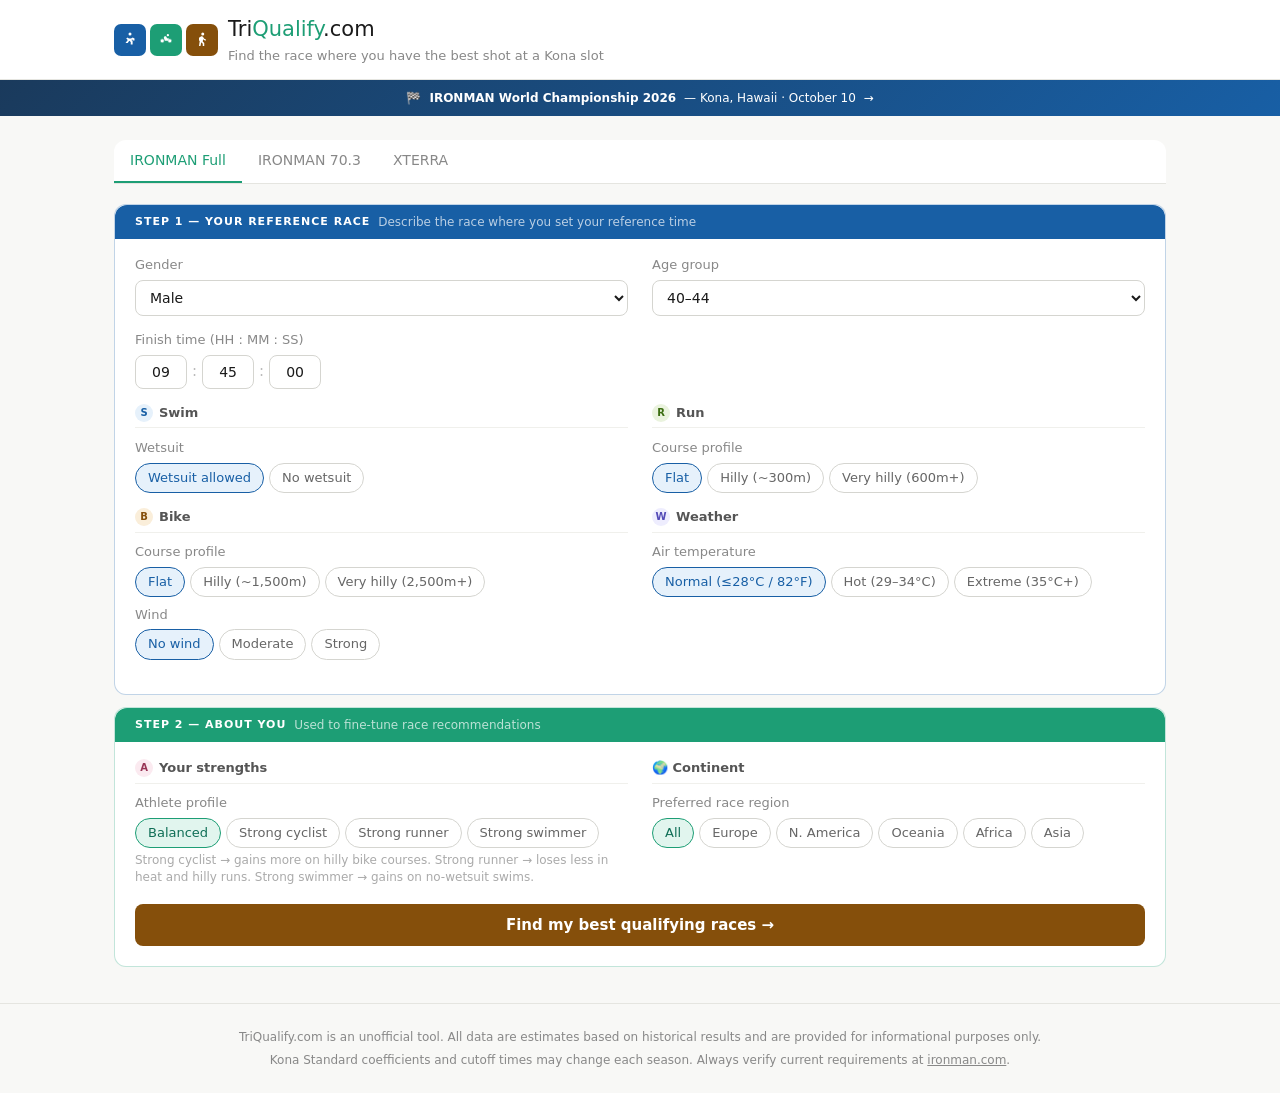
==== index.html @ a252e5f2 "Pridany dalsi zavody Xterra" ====
<!DOCTYPE html>
<html lang="en">
<head>
  <meta charset="UTF-8">
  <meta name="viewport" content="width=device-width, initial-scale=1.0">
  <title>TriQualify — Kona Qualification Calculator</title>
  <meta name="description" content="Find the race where you have the best chance of qualifying for the IRONMAN World Championship in Kona, Hawaii.">
<style>
:root{--brand:#1D9E75;--brand-dark:#0F6E56;--brand-light:#E1F5EE;--blue:#185FA5;--blue-light:#E6F1FB;--orange:#854F0B;--orange-dark:#6B3F08;--orange-light:#FAEEDA;--r:8px;--rl:12px}
*{box-sizing:border-box;margin:0;padding:0}
body{font-family:system-ui,-apple-system,sans-serif;font-size:16px;line-height:1.5;color:#1a1a1a;background:#f8f8f6}
.wrap{max-width:1100px;margin:0 auto;padding:0 1.5rem}
header{background:white;border-bottom:1px solid #e5e5e0;padding:.85rem 0;position:sticky;top:0;z-index:10}
.hdr{display:flex;align-items:center;gap:12px}
.logo-link{display:flex;align-items:center;gap:10px;text-decoration:none;color:inherit}
.logo-link:hover .brand{color:var(--brand-dark)}
.logo-icon{width:32px;height:32px;border-radius:7px;display:flex;align-items:center;justify-content:center;flex-shrink:0}
.logo-icon+.logo-icon{margin-left:-6px}
.brand{font-size:21px;font-weight:500}.brand span{color:var(--brand)}
.tagline{font-size:13px;color:#888;margin-top:1px}
main{padding:1.5rem 0}
footer{border-top:1px solid #e5e5e0;padding:1.5rem 0;color:#888;font-size:12px;text-align:center}
footer a{color:#888}
.tabs{display:flex;border-bottom:1px solid #e5e5e0;margin-bottom:1.25rem;background:white;border-radius:var(--rl) var(--rl) 0 0;overflow:hidden}
.tab{padding:10px 16px;font-size:14px;cursor:pointer;border-bottom:2px solid transparent;color:#888;transition:all .15s}
.tab.active{border-bottom-color:var(--brand);color:var(--brand);font-weight:500}
.tab.disabled{color:#ccc;cursor:default}
.ms-banner{background:linear-gradient(135deg,#1a3a5c,#185FA5);color:white;padding:9px 1.5rem;font-size:12px;display:flex;gap:2rem;flex-wrap:wrap;justify-content:center}
.ms-banner a:hover{text-decoration:underline;opacity:.9}
.ms-banner span{display:flex;align-items:center;gap:5px}
.pane{display:none}.pane.active{display:block}
.card{background:white;border-radius:var(--rl);padding:1.25rem;margin-bottom:.75rem;border:.5px solid #e5e5e0}
.card-title{font-size:11px;font-weight:700;letter-spacing:.09em;text-transform:uppercase;color:white;background:var(--brand);margin:-1.25rem -1.25rem 1rem -1.25rem;padding:8px 1.25rem;border-radius:var(--rl) var(--rl) 0 0;display:flex;align-items:center;gap:8px}
.card-title.blue{background:var(--blue)}
.card-title span{opacity:.7;font-weight:400;text-transform:none;letter-spacing:0;font-size:12px}
.fgrid{display:grid;grid-template-columns:1fr 1fr;gap:0 1.5rem}
.fgrid .sec{margin-bottom:.9rem}
.fgrid .full{grid-column:1/-1}
.sec{margin-bottom:.9rem}
.sec label{display:block;font-size:13px;color:#888;margin-bottom:5px;font-weight:500}
select,input[type=text]{width:100%;padding:8px 10px;border:.5px solid #d5d5d0;border-radius:var(--r);background:white;color:#1a1a1a;font-size:14px;outline:none;font-family:inherit}
select:focus,input:focus{border-color:var(--brand);box-shadow:0 0 0 2px rgba(29,158,117,.12)}
.ti{display:flex;gap:5px;align-items:center}
.ti input{text-align:center;width:52px}
.tsep{color:#bbb;font-size:15px;font-weight:500}
.tg{display:flex;gap:5px;flex-wrap:wrap}
.tog{padding:5px 12px;border:.5px solid #d5d5d0;border-radius:20px;font-size:13px;cursor:pointer;color:#666;background:white;transition:all .15s;font-family:inherit;line-height:1.4}
.tog.active{background:var(--brand-light);border-color:var(--brand);color:#0F6E56;font-weight:500}
.blue-card .tog.active{background:var(--blue-light);border-color:var(--blue);color:var(--blue)}
.orange-card .tog.active{background:var(--orange-light);border-color:var(--orange);color:var(--orange)}
.hint{font-size:12px;color:#aaa;margin-top:4px;line-height:1.4}
.sh{font-size:13px;font-weight:600;color:#555;margin-bottom:.6rem;padding-bottom:5px;border-bottom:.5px solid #f0f0ec;display:flex;align-items:center;gap:6px}
.si{width:18px;height:18px;border-radius:50%;display:flex;align-items:center;justify-content:center;font-size:10px;font-weight:600;flex-shrink:0}
.is{background:#E6F1FB;color:#185FA5}.ib{background:#FAEEDA;color:#854F0B}.ir{background:#EAF3DE;color:#3B6D11}
.iw{background:#EEEDFE;color:#534AB7}.ia{background:#FBEAF0;color:#993556}
.btn{width:100%;padding:12px;background:var(--orange);color:white;border:none;border-radius:var(--r);font-size:15px;font-weight:600;cursor:pointer;margin-top:.25rem;transition:background .15s;font-family:inherit}
.btn:hover{background:var(--orange-dark)}
.rh{background:white;border-radius:var(--rl);border:.5px solid #e5e5e0;padding:14px 16px;margin-bottom:10px}
.rt{font-size:14px;font-weight:600;margin-bottom:4px}
.rs{font-size:12px;color:#666;line-height:1.6}
.results-grid{display:grid;grid-template-columns:repeat(auto-fill,minmax(330px,1fr));gap:10px}
.rc{border:.5px solid #e5e5e0;border-radius:var(--rl);padding:13px 15px;background:white}
.rc.top{border-left:3px solid var(--brand)}
.rtop{display:flex;justify-content:space-between;align-items:flex-start;margin-bottom:7px}
.rn{font-size:13px;font-weight:600}.rn a{color:inherit;text-decoration:none}.rn a:hover{color:var(--brand)}
.rd{font-size:11px;color:#aaa;margin-top:1px}
.rch{font-size:11px;font-weight:600;padding:3px 9px;border-radius:10px;white-space:nowrap}
.ch-h{background:#E1F5EE;color:#0F6E56}.ch-m{background:#FAEEDA;color:#854F0B}.ch-l{background:#FCEBEB;color:#A32D2D}
.rbadges{display:flex;gap:4px;flex-wrap:wrap;margin-bottom:8px}
.b{font-size:10px;padding:2px 7px;border-radius:9px;background:#f0f0ec;color:#777}
.bw{background:#E6F1FB;color:#185FA5}.bh{background:#FAECE7;color:#993C1D}.bhi{background:#F1EFE8;color:#5F5E5A}
.bf{background:#EAF3DE;color:#3B6D11}.bs{background:#EEEDFE;color:#534AB7}
.sg{display:grid;grid-template-columns:repeat(3,1fr);gap:6px;margin-bottom:8px}
.stb{background:#f8f8f6;border-radius:6px;padding:7px 9px}
.stl{font-size:10px;color:#aaa;line-height:1.3}.stv{font-size:14px;font-weight:600;margin-top:2px}.sts{font-size:10px;margin-top:2px}
.rg{color:#0F6E56}.rm{color:#854F0B}.rl{color:#A32D2D}
.cb{background:#f8f8f6;border-radius:var(--r);padding:9px 11px}
.cr{display:flex;justify-content:space-between;align-items:center;font-size:12px;padding:4px 0}
.cr+.cr{border-top:.5px solid #ececea}
.cl{color:#aaa;flex-shrink:0;margin-right:8px}.cv{font-weight:500;text-align:right}.adj{font-size:10px;color:#bbb;margin-top:1px}
.verd{display:flex;align-items:center;gap:6px}
.vi{width:16px;height:16px;border-radius:50%;display:flex;align-items:center;justify-content:center;font-size:10px;color:white;flex-shrink:0}
.vig{background:#1D9E75}.vir{background:#E24B4A}.via{background:#EF9F27}
.vtg{font-weight:600;color:#0F6E56;font-size:12px}.vtr{font-weight:600;color:#A32D2D;font-size:12px}.vta{font-weight:600;color:#854F0B;font-size:12px}
.fb{margin-top:8px;padding-top:8px;border-top:.5px solid #ececea}
.fbl{font-size:11px;color:#aaa;margin-bottom:5px}
.fbbg{height:8px;background:#e5e5e0;border-radius:4px;overflow:hidden}
.fbf{height:100%;border-radius:4px}
.fg{background:#1D9E75}.fa{background:#EF9F27}.fr{background:#E24B4A}
.fbn{display:flex;justify-content:space-between;font-size:10px;color:#bbb;margin-top:3px}
.fv{font-size:11px;margin-top:5px;line-height:1.5;padding:7px 9px;border-radius:6px}
.fvg{background:#E1F5EE;color:#0F6E56}.fva{background:#FAEEDA;color:#854F0B}.fvr{background:#FCEBEB;color:#A32D2D}
@media(max-width:700px){.fgrid{grid-template-columns:1fr}.results-grid{grid-template-columns:1fr}}
</style>
</head>
<body>

<header>
  <div class="wrap">
    <div class="hdr">
      <a href="/" class="logo-link">
        <!-- Swimmer -->
        <div class="logo-icon" style="background:#185FA5">
          <svg viewBox="0 0 24 24" fill="white" width="18" height="18">
            <circle cx="12" cy="4" r="2"/>
            <path d="M15.5 8.5c-1 .8-2 1.5-3.5 1.5s-2.5-.7-3.5-1.5L7 10l2 2-3 4h3l2-3 2 1.5V18h2.5v-4.5L14 12l1-1 .5 1.5H18V10l-2.5-1.5z"/>
          </svg>
        </div>
        <!-- Cyclist -->
        <div class="logo-icon" style="background:#1D9E75">
          <svg viewBox="0 0 24 24" fill="white" width="18" height="18">
            <circle cx="14.5" cy="5.5" r="1.5"/>
            <path d="M7 16a3 3 0 1 0 0-6 3 3 0 0 0 0 6zm10 0a3 3 0 1 0 0-6 3 3 0 0 0 0 6z" opacity=".3"/>
            <circle cx="7" cy="13" r="2"/><circle cx="17" cy="13" r="2"/>
            <path d="M9 9l1.5 4H15l1-3-2.5-.5L12 7h-2L9 9z"/>
          </svg>
        </div>
        <!-- Runner -->
        <div class="logo-icon" style="background:#854F0B">
          <svg viewBox="0 0 24 24" fill="white" width="18" height="18">
            <circle cx="13" cy="4" r="2"/>
            <path d="M9.5 9.5L8 20h2l1-5 2 2v3h2v-4l-2-2 .5-3C14.5 12 16 13 17 13v-2c-1 0-2-.5-2.5-1.5L13.5 8c-.4-.6-1-1-1.7-1-.3 0-.5.1-.8.1L8 9v4h2V10l.5-.5z"/>
          </svg>
        </div>
        <div>
          <div class="brand">Tri<span>Qualify</span>.com</div>
          <div class="tagline">Find the race where you have the best shot at a Kona slot</div>
        </div>
      </a>
    </div>
  </div>
</header>

<div id="ms-banner-full" class="ms-banner">
  <a href="https://www.ironman.com/im-world-championship" target="_blank" rel="noopener" style="color:white;text-decoration:none;display:flex;align-items:center;gap:8px">
    🏁 <strong>IRONMAN World Championship 2026</strong> — Kona, Hawaii · October 10 &nbsp;→
  </a>
</div>
<div id="ms-banner-703" class="ms-banner" style="display:none">
  <a href="https://www.ironman.com/im703-world-championship" target="_blank" rel="noopener" style="color:white;text-decoration:none;display:flex;align-items:center;gap:8px">
    🏁 <strong>IRONMAN 70.3 World Championship 2026</strong> — Nice, France · Sep 12–13 &nbsp;→
  </a>
</div>
<div id="ms-banner-xterra" class="ms-banner" style="display:none;background:linear-gradient(135deg,#2d4a1e,#4a7c2f)">
  <a href="https://www.xterraplanet.com/race/xterra-world-championship" target="_blank" rel="noopener" style="color:white;text-decoration:none;display:flex;align-items:center;gap:8px">
    🏔️ <strong>XTERRA World Championship 2026</strong> — Ruidoso, New Mexico, USA · October 10 &nbsp;→
  </a>
</div>

<main>
<div class="wrap">

  <div class="tabs">
    <div class="tab active" onclick="switchTab('full')">IRONMAN Full</div>
    <div class="tab" onclick="switchTab('703')">IRONMAN 70.3</div>
    <div class="tab" onclick="switchTab('xterra')">XTERRA</div>
  </div>

  <!-- ══ IRONMAN FULL PANE ══ -->
  <div id="pane-full" class="pane active">
  <div class="card blue-card" style="border-color:#185FA544">
    <div class="card-title blue">Step 1 — Your reference race <span>Describe the race where you set your reference time</span></div>
    <div class="fgrid">

      <div class="sec">
        <label>Gender</label>
        <select id="gender"><option value="M">Male</option><option value="F">Female</option></select>
      </div>
      <div class="sec">
        <label>Age group</label>
        <select id="ag">
          <option value="18-24">18–24</option><option value="25-29">25–29</option>
          <option value="30-34">30–34</option><option value="35-39">35–39</option>
          <option value="40-44" selected>40–44</option><option value="45-49">45–49</option>
          <option value="50-54">50–54</option><option value="55-59">55–59</option>
          <option value="60-64">60–64</option><option value="65-69">65–69</option>
          <option value="70-74">70–74</option><option value="75-79">75–79</option>
        </select>
      </div>

      <div class="sec full">
        <label>Finish time (HH : MM : SS)</label>
        <div class="ti">
          <input type="text" id="th" value="09" maxlength="2">
          <span class="tsep">:</span>
          <input type="text" id="tm" value="45" maxlength="2">
          <span class="tsep">:</span>
          <input type="text" id="ts" value="00" maxlength="2">
        </div>
      </div>

      <div class="sec">
        <div class="sh"><span class="si is">S</span> Swim</div>
        <label>Wetsuit</label>
        <div class="tg" id="g-swim">
          <div class="tog active" data-v="wetsuit">Wetsuit allowed</div>
          <div class="tog" data-v="nowetsuit">No wetsuit</div>
        </div>
      </div>
      <div class="sec">
        <div class="sh"><span class="si ir">R</span> Run</div>
        <label>Course profile</label>
        <div class="tg" id="g-run">
          <div class="tog active" data-v="flat">Flat</div>
          <div class="tog" data-v="hilly">Hilly (~300m)</div>
          <div class="tog" data-v="vhilly">Very hilly (600m+)</div>
        </div>
      </div>

      <div class="sec">
        <div class="sh"><span class="si ib">B</span> Bike</div>
        <label>Course profile</label>
        <div class="tg" id="g-bike">
          <div class="tog active" data-v="flat">Flat</div>
          <div class="tog" data-v="hilly">Hilly (~1,500m)</div>
          <div class="tog" data-v="vhilly">Very hilly (2,500m+)</div>
        </div>
        <label style="margin-top:8px">Wind</label>
        <div class="tg" id="g-wind">
          <div class="tog active" data-v="none">No wind</div>
          <div class="tog" data-v="moderate">Moderate</div>
          <div class="tog" data-v="strong">Strong</div>
        </div>
      </div>
      <div class="sec">
        <div class="sh"><span class="si iw">W</span> Weather</div>
        <label>Air temperature</label>
        <div class="tg" id="g-heat">
          <div class="tog active" data-v="normal">Normal (≤28°C / 82°F)</div>
          <div class="tog" data-v="hot">Hot (29–34°C)</div>
          <div class="tog" data-v="extreme">Extreme (35°C+)</div>
        </div>
      </div>

    </div>
  </div>

  <!-- STEP 2 -->
  <div class="card" style="border-color:#1D9E7544">
    <div class="card-title">Step 2 — About you <span>Used to fine-tune race recommendations</span></div>
    <div class="fgrid">

      <div class="sec">
        <div class="sh"><span class="si ia">A</span> Your strengths</div>
        <label>Athlete profile</label>
        <div class="tg" id="g-profile">
          <div class="tog active" data-v="balanced">Balanced</div>
          <div class="tog" data-v="biker">Strong cyclist</div>
          <div class="tog" data-v="runner">Strong runner</div>
          <div class="tog" data-v="swimmer">Strong swimmer</div>
        </div>
        <div class="hint">Strong cyclist → gains more on hilly bike courses. Strong runner → loses less in heat and hilly runs. Strong swimmer → gains on no-wetsuit swims.</div>
      </div>

      <div class="sec">
        <div class="sh">🌍 Continent</div>
        <label>Preferred race region</label>
        <div class="tg" id="g-cont">
          <div class="tog active" data-v="all">All</div>
          <div class="tog" data-v="europe">Europe</div>
          <div class="tog" data-v="namerica">N. America</div>
          <div class="tog" data-v="oceania">Oceania</div>
          <div class="tog" data-v="africa">Africa</div>
          <div class="tog" data-v="asia">Asia</div>
        </div>
      </div>

    </div>
    <button class="btn" id="calcBtn">Find my best qualifying races →</button>
  </div>

  <!-- RESULTS FULL -->
  <div id="results"></div>

  </div><!-- end pane-full -->

  <!-- ══ IRONMAN 70.3 PANE ══ -->
  <div id="pane-703" class="pane">

  <!-- STEP 1 70.3 -->
  <div class="card blue-card" style="border-color:#185FA544">
    <div class="card-title blue">Step 1 — Your reference race <span>Describe the 70.3 race where you set your reference time</span></div>
    <div class="fgrid">

      <div class="sec">
        <label>Gender</label>
        <select id="gender703"><option value="M">Male</option><option value="F">Female</option></select>
      </div>
      <div class="sec">
        <label>Age group</label>
        <select id="ag703">
          <option value="18-24">18–24</option><option value="25-29">25–29</option>
          <option value="30-34">30–34</option><option value="35-39">35–39</option>
          <option value="40-44" selected>40–44</option><option value="45-49">45–49</option>
          <option value="50-54">50–54</option><option value="55-59">55–59</option>
          <option value="60-64">60–64</option><option value="65-69">65–69</option>
          <option value="70-74">70–74</option><option value="75-79">75–79</option>
        </select>
      </div>

      <div class="sec full">
        <label>Finish time (HH : MM : SS)</label>
        <div class="ti">
          <input type="text" id="th703" value="05" maxlength="2">
          <span class="tsep">:</span>
          <input type="text" id="tm703" value="30" maxlength="2">
          <span class="tsep">:</span>
          <input type="text" id="ts703" value="00" maxlength="2">
        </div>
      </div>

      <div class="sec">
        <div class="sh"><span class="si is">S</span> Swim</div>
        <label>Wetsuit</label>
        <div class="tg" id="g703-swim">
          <div class="tog active" data-v="wetsuit">Wetsuit allowed</div>
          <div class="tog" data-v="nowetsuit">No wetsuit</div>
        </div>
      </div>
      <div class="sec">
        <div class="sh"><span class="si ir">R</span> Run</div>
        <label>Course profile</label>
        <div class="tg" id="g703-run">
          <div class="tog active" data-v="flat">Flat</div>
          <div class="tog" data-v="hilly">Hilly (~150m)</div>
          <div class="tog" data-v="vhilly">Very hilly (300m+)</div>
        </div>
      </div>

      <div class="sec">
        <div class="sh"><span class="si ib">B</span> Bike</div>
        <label>Course profile</label>
        <div class="tg" id="g703-bike">
          <div class="tog active" data-v="flat">Flat</div>
          <div class="tog" data-v="hilly">Hilly (~750m)</div>
          <div class="tog" data-v="vhilly">Very hilly (1,200m+)</div>
        </div>
        <label style="margin-top:8px">Wind</label>
        <div class="tg" id="g703-wind">
          <div class="tog active" data-v="none">No wind</div>
          <div class="tog" data-v="moderate">Moderate</div>
          <div class="tog" data-v="strong">Strong</div>
        </div>
      </div>
      <div class="sec">
        <div class="sh"><span class="si iw">W</span> Weather</div>
        <label>Air temperature</label>
        <div class="tg" id="g703-heat">
          <div class="tog active" data-v="normal">Normal (≤28°C / 82°F)</div>
          <div class="tog" data-v="hot">Hot (29–34°C)</div>
          <div class="tog" data-v="extreme">Extreme (35°C+)</div>
        </div>
      </div>

    </div>
  </div>

  <!-- STEP 2 70.3 -->
  <div class="card" style="border-color:#1D9E7544">
    <div class="card-title">Step 2 — About you <span>Used to fine-tune race recommendations</span></div>
    <div class="fgrid">

      <div class="sec">
        <div class="sh"><span class="si ia">A</span> Your strengths</div>
        <label>Athlete profile</label>
        <div class="tg" id="g703-profile">
          <div class="tog active" data-v="balanced">Balanced</div>
          <div class="tog" data-v="biker">Strong cyclist</div>
          <div class="tog" data-v="runner">Strong runner</div>
          <div class="tog" data-v="swimmer">Strong swimmer</div>
        </div>
        <div class="hint">Strong cyclist → gains on hilly bike. Strong runner → loses less in heat. Strong swimmer → gains without wetsuit.</div>
      </div>

      <div class="sec">
        <div class="sh">🌍 Continent</div>
        <label>Preferred race region</label>
        <div class="tg" id="g703-cont">
          <div class="tog active" data-v="all">All</div>
          <div class="tog" data-v="europe">Europe</div>
          <div class="tog" data-v="namerica">N. America</div>
          <div class="tog" data-v="oceania">Oceania</div>
          <div class="tog" data-v="africa">Africa</div>
          <div class="tog" data-v="asia">Asia</div>
        </div>
      </div>

    </div>
    <button class="btn" id="calcBtn703">Find my best 70.3 qualifying races →</button>
  </div>

  <!-- RESULTS 70.3 -->
  <div id="results703"></div>

  </div><!-- end pane-703 -->

  <!-- ══ XTERRA PANE ══ -->
  <div id="pane-xterra" class="pane">

  <div class="card blue-card" style="border-color:#4a7c2f44">
    <div class="card-title" style="background:#4a7c2f">Step 1 — Your reference race <span>Standard XTERRA Full distance: 1.5km swim · 30km MTB · 10km run</span></div>
    <div class="fgrid">

      <div class="sec">
        <label>Gender</label>
        <select id="genderX"><option value="M">Male</option><option value="F">Female</option></select>
      </div>
      <div class="sec">
        <label>Age group</label>
        <select id="agX">
          <option value="20-24">20–24</option><option value="25-29">25–29</option>
          <option value="30-34">30–34</option><option value="35-39">35–39</option>
          <option value="40-44" selected>40–44</option><option value="45-49">45–49</option>
          <option value="50-54">50–54</option><option value="55-59">55–59</option>
          <option value="60-64">60–64</option><option value="65-69">65–69</option>
          <option value="70-74">70–74</option><option value="75-79">75–79</option>
          <option value="80+">80+</option>
        </select>
      </div>

      <div class="sec full">
        <label>Finish time (HH : MM : SS) — for standard distance 1.5km swim · 30km MTB · 10km run</label>
        <div class="ti">
          <input type="text" id="thX" value="03" maxlength="2">
          <span class="tsep">:</span>
          <input type="text" id="tmX" value="00" maxlength="2">
          <span class="tsep">:</span>
          <input type="text" id="tsX" value="00" maxlength="2">
        </div>
        <div class="hint">If your reference race had different distances, the calculator will automatically normalize your time to the standard distance.</div>
      </div>

      <div class="sec">
        <div class="sh"><span class="si is">S</span> Swim</div>
        <label>Wetsuit</label>
        <div class="tg" id="gX-swim">
          <div class="tog active" data-v="wetsuit">Wetsuit allowed</div>
          <div class="tog" data-v="nowetsuit">No wetsuit</div>
        </div>
      </div>
      <div class="sec">
        <div class="sh"><span class="si iw">W</span> Weather</div>
        <label>Air temperature</label>
        <div class="tg" id="gX-heat">
          <div class="tog active" data-v="normal">Normal (≤28°C)</div>
          <div class="tog" data-v="hot">Hot (29–34°C)</div>
          <div class="tog" data-v="extreme">Extreme (35°C+)</div>
        </div>
      </div>

      <div class="sec">
        <div class="sh"><span class="si ib">B</span> MTB Bike</div>
        <label>Course profile</label>
        <div class="tg" id="gX-bike">
          <div class="tog active" data-v="moderate">Moderate (~500m D+)</div>
          <div class="tog" data-v="hilly">Hilly (~800m D+)</div>
          <div class="tog" data-v="vhilly">Very hilly (1000m+)</div>
        </div>
      </div>
      <div class="sec">
        <div class="sh"><span class="si ir">R</span> Run</div>
        <label>Course profile</label>
        <div class="tg" id="gX-run">
          <div class="tog active" data-v="moderate">Moderate (~150m D+)</div>
          <div class="tog" data-v="hilly">Hilly (~250m D+)</div>
          <div class="tog" data-v="vhilly">Very hilly (400m+)</div>
        </div>
      </div>

    </div>
  </div>

  <div class="card" style="border-color:#4a7c2f44">
    <div class="card-title" style="background:#4a7c2f">Step 2 — About you</div>
    <div class="fgrid">
      <div class="sec">
        <div class="sh"><span class="si ia">A</span> Your strengths</div>
        <label>Athlete profile</label>
        <div class="tg" id="gX-profile">
          <div class="tog active" data-v="balanced">Balanced</div>
          <div class="tog" data-v="biker">Strong MTB</div>
          <div class="tog" data-v="runner">Strong trail runner</div>
          <div class="tog" data-v="swimmer">Strong swimmer</div>
        </div>
        <div class="hint">Strong MTB → loses less on hilly bike courses. Strong runner → loses less on technical trails and heat. Strong swimmer → gains on no-wetsuit swims.</div>
      </div>
      <div class="sec">
        <div class="sh">🌍 Continent</div>
        <label>Preferred race region</label>
        <div class="tg" id="gX-cont">
          <div class="tog active" data-v="all">All</div>
          <div class="tog" data-v="europe">Europe</div>
          <div class="tog" data-v="namerica">N. America</div>
          <div class="tog" data-v="oceania">Oceania</div>
          <div class="tog" data-v="africa">Africa</div>
          <div class="tog" data-v="asia">Asia</div>
        </div>
      </div>
    </div>
    <button class="btn" id="calcBtnX" style="background:#4a7c2f">Find my best XTERRA qualifying races →</button>
  </div>

  <div id="resultsX"></div>

  </div><!-- end pane-xterra -->

</div>
</main>

<footer>
  <div class="wrap">
    <p>TriQualify.com is an unofficial tool. All data are estimates based on historical results and are provided for informational purposes only.</p>
    <p style="margin-top:5px">Kona Standard coefficients and cutoff times may change each season. Always verify current requirements at <a href="https://www.ironman.com" target="_blank" rel="noopener">ironman.com</a>.</p>
  </div>
</footer>

<script>
const RACES=[
// ── EUROPE ──
{id:1,name:"IRONMAN Hamburg",date:"June 2026",country:"Germany",continent:"europe",url:"https://www.ironman.com/im-hamburg",starters:2315,slotsM:85,slotsF:65,bike:"flat",run:"flat",heat:"normal",wetsuit:true,wind:"none",flagship:false,cutoffMinM:545,cutoffMinF:638,fieldPctM:4.3,fieldPctF:19.6},
{id:2,name:"IRONMAN Frankfurt (European Champ.)",date:"June 2026",country:"Germany",continent:"europe",url:"https://www.ironman.com/im-frankfurt",starters:2144,slotsM:85,slotsF:64,bike:"hilly",run:"flat",heat:"hot",wetsuit:false,wind:"none",flagship:true,cutoffMinM:565,cutoffMinF:669,fieldPctM:4.6,fieldPctF:21.1},
{id:3,name:"IRONMAN France Nice",date:"June 2026",country:"France",continent:"europe",url:"https://www.ironman.com/im-france",starters:1443,slotsM:65,slotsF:35,bike:"vhilly",run:"hilly",heat:"hot",wetsuit:false,wind:"moderate",flagship:false,cutoffMinM:650,cutoffMinF:766,fieldPctM:5.0,fieldPctF:26.1},
{id:4,name:"IRONMAN Vitoria-Gasteiz",date:"July 2026",country:"Spain",continent:"europe",url:"https://www.ironman.com/im-vitoria",starters:1439,slotsM:65,slotsF:35,bike:"hilly",run:"flat",heat:"normal",wetsuit:true,wind:"none",flagship:false,cutoffMinM:549,cutoffMinF:663,fieldPctM:5.2,fieldPctF:18.4},
{id:5,name:"IRONMAN Kalmar",date:"August 2026",country:"Sweden",continent:"europe",url:"https://www.ironman.com/im-kalmar",starters:2005,slotsM:27,slotsF:13,bike:"flat",run:"flat",heat:"normal",wetsuit:true,wind:"moderate",flagship:false,cutoffMinM:529,cutoffMinF:602,fieldPctM:1.7,fieldPctF:3.4},
{id:6,name:"IRONMAN Copenhagen",date:"August 2026",country:"Denmark",continent:"europe",url:"https://www.ironman.com/im-copenhagen",starters:2399,slotsM:26,slotsF:14,bike:"flat",run:"flat",heat:"normal",wetsuit:true,wind:"none",flagship:false,cutoffMinM:511,cutoffMinF:577,fieldPctM:1.3,fieldPctF:3.1},
{id:7,name:"IRONMAN Barcelona",date:"October 2026",country:"Spain",continent:"europe",url:"https://www.ironman.com/im-barcelona",starters:2429,slotsM:41,slotsF:14,bike:"flat",run:"flat",heat:"normal",wetsuit:false,wind:"moderate",flagship:false,cutoffMinM:519,cutoffMinF:624,fieldPctM:2.0,fieldPctF:4.2},
{id:9,name:"IRONMAN Austria",date:"July 2026",country:"Austria",continent:"europe",url:"https://www.ironman.com/im-austria",starters:2217,slotsM:84,slotsF:44,bike:"hilly",run:"flat",heat:"normal",wetsuit:true,wind:"none",flagship:false,cutoffMinM:585,cutoffMinF:702,fieldPctM:4.4,fieldPctF:13.5},
{id:10,name:"IRONMAN Lanzarote",date:"May 2026",country:"Spain",continent:"europe",url:"https://www.ironman.com/im-lanzarote",starters:843,slotsM:65,slotsF:35,bike:"vhilly",run:"flat",heat:"hot",wetsuit:true,wind:"strong",flagship:false,cutoffMinM:628,cutoffMinF:812,fieldPctM:8.6,fieldPctF:39.8},
{id:11,name:"IRONMAN Leeds",date:"June 2026",country:"United Kingdom",continent:"europe",url:"https://www.ironman.com/im-leeds",starters:1299,slotsM:65,slotsF:35,bike:"hilly",run:"hilly",heat:"normal",wetsuit:true,wind:"none",flagship:false,cutoffMinM:657,cutoffMinF:776,fieldPctM:5.8,fieldPctF:20.7},
{id:12,name:"IRONMAN Les Sables d'Olonne",date:"June 2026",country:"France",continent:"europe",url:"https://www.ironman.com/im-les-sables",starters:2526,slotsM:85,slotsF:34,bike:"flat",run:"flat",heat:"normal",wetsuit:true,wind:"moderate",flagship:false,cutoffMinM:543,cutoffMinF:619,fieldPctM:3.8,fieldPctF:12.4},
{id:13,name:"IRONMAN Wales",date:"September 2026",country:"United Kingdom",continent:"europe",url:"https://www.ironman.com/im-wales",starters:1637,slotsM:29,slotsF:11,bike:"vhilly",run:"hilly",heat:"normal",wetsuit:true,wind:"moderate",flagship:false,cutoffMinM:615,cutoffMinF:731,fieldPctM:2.0,fieldPctF:7.1},
{id:14,name:"IRONMAN Switzerland (Thun)",date:"June 2026",country:"Switzerland",continent:"europe",url:"https://www.ironman.com/im-switzerland",starters:1425,slotsM:28,slotsF:12,bike:"hilly",run:"flat",heat:"normal",wetsuit:true,wind:"none",flagship:false,cutoffMinM:544,cutoffMinF:610,fieldPctM:2.3,fieldPctF:5.4},
{id:15,name:"IRONMAN Tallinn",date:"August 2026",country:"Estonia",continent:"europe",url:"https://www.ironman.com/im-tallinn",starters:1087,slotsM:27,slotsF:13,bike:"flat",run:"flat",heat:"normal",wetsuit:true,wind:"none",flagship:false,cutoffMinM:529,cutoffMinF:620,fieldPctM:3.0,fieldPctF:7.5},
{id:16,name:"IRONMAN Portugal Cascais",date:"October 2026",country:"Portugal",continent:"europe",url:"https://www.ironman.com/im-portugal",starters:1393,slotsM:28,slotsF:12,bike:"hilly",run:"flat",heat:"normal",wetsuit:true,wind:"moderate",flagship:false,cutoffMinM:538,cutoffMinF:667,fieldPctM:2.2,fieldPctF:9.0},
{id:17,name:"IRONMAN Italy (Cervia)",date:"September 2026",country:"Italy",continent:"europe",url:"https://www.ironman.com/im-italy",starters:2217,slotsM:29,slotsF:11,bike:"flat",run:"flat",heat:"hot",wetsuit:false,wind:"none",flagship:false,cutoffMinM:516,cutoffMinF:662,fieldPctM:1.5,fieldPctF:4.0},
// ── NORTH AMERICA ──
{id:18,name:"IRONMAN Texas (N. Am. Champ.)",date:"April 2026",country:"USA",continent:"namerica",url:"https://www.ironman.com/im-texas",starters:1694,slotsM:100,slotsF:74,bike:"flat",run:"flat",heat:"hot",wetsuit:false,wind:"none",flagship:true,cutoffMinM:638,cutoffMinF:671,fieldPctM:8.3,fieldPctF:15.2},
{id:19,name:"IRONMAN Lake Placid",date:"July 2026",country:"USA",continent:"namerica",url:"https://www.ironman.com/im-lake-placid",starters:1873,slotsM:64,slotsF:35,bike:"vhilly",run:"hilly",heat:"normal",wetsuit:true,wind:"none",flagship:false,cutoffMinM:612,cutoffMinF:667,fieldPctM:4.4,fieldPctF:8.1},
{id:20,name:"IRONMAN Maryland",date:"September 2026",country:"USA",continent:"namerica",url:"https://www.ironman.com/im-maryland",starters:1153,slotsM:38,slotsF:17,bike:"flat",run:"flat",heat:"normal",wetsuit:true,wind:"moderate",flagship:false,cutoffMinM:568,cutoffMinF:694,fieldPctM:4.1,fieldPctF:7.7},
{id:21,name:"IRONMAN Chattanooga",date:"September 2026",country:"USA",continent:"namerica",url:"https://www.ironman.com/im-chattanooga",starters:1298,slotsM:37,slotsF:18,bike:"hilly",run:"flat",heat:"hot",wetsuit:true,wind:"none",flagship:false,cutoffMinM:559,cutoffMinF:662,fieldPctM:3.6,fieldPctF:6.4},
{id:22,name:"IRONMAN Wisconsin",date:"September 2026",country:"USA",continent:"namerica",url:"https://www.ironman.com/im-wisconsin",starters:1313,slotsM:26,slotsF:14,bike:"hilly",run:"flat",heat:"normal",wetsuit:true,wind:"none",flagship:false,cutoffMinM:561,cutoffMinF:687,fieldPctM:2.5,fieldPctF:5.0},
{id:23,name:"IRONMAN California",date:"October 2026",country:"USA",continent:"namerica",url:"https://www.ironman.com/im-california",starters:2310,slotsM:38,slotsF:17,bike:"flat",run:"flat",heat:"normal",wetsuit:true,wind:"moderate",flagship:false,cutoffMinM:510,cutoffMinF:657,fieldPctM:2.0,fieldPctF:3.8},
{id:24,name:"IRONMAN Florida",date:"November 2026",country:"USA",continent:"namerica",url:"https://www.ironman.com/im-florida",starters:1453,slotsM:39,slotsF:16,bike:"flat",run:"flat",heat:"normal",wetsuit:true,wind:"none",flagship:false,cutoffMinM:577,cutoffMinF:644,fieldPctM:3.2,fieldPctF:6.6},
{id:25,name:"IRONMAN Arizona",date:"November 2026",country:"USA",continent:"namerica",url:"https://www.ironman.com/im-arizona",starters:1611,slotsM:25,slotsF:15,bike:"flat",run:"flat",heat:"normal",wetsuit:true,wind:"none",flagship:false,cutoffMinM:531,cutoffMinF:692,fieldPctM:1.9,fieldPctF:4.6},
{id:26,name:"IRONMAN Ottawa (Canada)",date:"August 2026",country:"Canada",continent:"namerica",url:"https://www.ironman.com/im-canada-ottawa",starters:1894,slotsM:64,slotsF:35,bike:"hilly",run:"flat",heat:"normal",wetsuit:true,wind:"none",flagship:false,cutoffMinM:595,cutoffMinF:652,fieldPctM:4.8,fieldPctF:6.2},
{id:27,name:"IRONMAN Cozumel (Latin Am. Champ.)",date:"November 2026",country:"Mexico",continent:"namerica",url:"https://www.ironman.com/im-cozumel",starters:1402,slotsM:75,slotsF:25,bike:"flat",run:"flat",heat:"hot",wetsuit:false,wind:"none",flagship:true,cutoffMinM:566,cutoffMinF:666,fieldPctM:6.5,fieldPctF:10.2},
{id:28,name:"IRONMAN Brazil",date:"May 2026",country:"Brazil",continent:"namerica",url:"https://www.ironman.com/im-brazil",starters:1755,slotsM:64,slotsF:40,bike:"flat",run:"flat",heat:"hot",wetsuit:false,wind:"none",flagship:false,cutoffMinM:616,cutoffMinF:779,fieldPctM:4.1,fieldPctF:19.3},
// ── OCEANIA ──
{id:29,name:"IRONMAN Western Australia (Champ.)",date:"December 2026",country:"Australia",continent:"oceania",url:"https://www.ironman.com/im-western-australia",starters:1088,slotsM:54,slotsF:21,bike:"flat",run:"flat",heat:"hot",wetsuit:false,wind:"strong",flagship:true,cutoffMinM:555,cutoffMinF:631,fieldPctM:6.2,fieldPctF:9.6},
{id:30,name:"IRONMAN Cairns",date:"June 2026",country:"Australia",continent:"oceania",url:"https://www.ironman.com/im-cairns",starters:876,slotsM:64,slotsF:39,bike:"flat",run:"flat",heat:"hot",wetsuit:false,wind:"none",flagship:false,cutoffMinM:601,cutoffMinF:714,fieldPctM:9.0,fieldPctF:23.9},
{id:31,name:"IRONMAN New Zealand",date:"March 2026",country:"New Zealand",continent:"oceania",url:"https://www.ironman.com/im-new-zealand",starters:958,slotsM:38,slotsF:17,bike:"hilly",run:"flat",heat:"normal",wetsuit:true,wind:"moderate",flagship:false,cutoffMinM:635,cutoffMinF:647,fieldPctM:5.1,fieldPctF:8.2},
// ── AFRICA ──
{id:32,name:"IRONMAN South Africa (Champ.)",date:"April 2026",country:"South Africa",continent:"africa",url:"https://www.ironman.com/im-south-africa",starters:639,slotsM:85,slotsF:50,bike:"hilly",run:"flat",heat:"normal",wetsuit:true,wind:"strong",flagship:true,cutoffMinM:696,cutoffMinF:800,fieldPctM:16.5,fieldPctF:40.0},
// ── ASIA ──
{id:33,name:"IRONMAN Japan",date:"August 2026",country:"Japan",continent:"asia",url:"https://www.ironman.com/im-japan",starters:1041,slotsM:28,slotsF:12,bike:"hilly",run:"flat",heat:"hot",wetsuit:true,wind:"none",flagship:false,cutoffMinM:609,cutoffMinF:714,fieldPctM:3.0,fieldPctF:12.9},
{id:34,name:"IRONMAN Taiwan",date:"November 2026",country:"Taiwan",continent:"asia",url:"https://www.ironman.com/im-taiwan",starters:666,slotsM:65,slotsF:35,bike:"flat",run:"flat",heat:"hot",wetsuit:false,wind:"none",flagship:false,cutoffMinM:646,cutoffMinF:736,fieldPctM:12.0,fieldPctF:27.8},
{id:35,name:"IRONMAN Gurye (Korea)",date:"September 2026",country:"South Korea",continent:"asia",url:"https://www.ironman.com/im-korea",starters:893,slotsM:29,slotsF:11,bike:"hilly",run:"hilly",heat:"hot",wetsuit:true,wind:"none",flagship:false,cutoffMinM:576,cutoffMinF:673,fieldPctM:3.6,fieldPctF:11.3},
{id:36,name:"IRONMAN Malaysia",date:"February 2026",country:"Malaysia",continent:"asia",url:"https://www.ironman.com/im-malaysia",starters:607,slotsM:29,slotsF:11,bike:"flat",run:"flat",heat:"hot",wetsuit:false,wind:"none",flagship:false,cutoffMinM:598,cutoffMinF:771,fieldPctM:5.3,fieldPctF:20.0},
];
const KS={M:{"18-24":1.000,"25-29":0.999,"30-34":1.000,"35-39":0.993,"40-44":0.968,"45-49":0.939,"50-54":0.898,"55-59":0.853,"60-64":0.796,"65-69":0.738,"70-74":0.678,"75-79":0.613},F:{"18-24":0.873,"25-29":0.889,"30-34":0.898,"35-39":0.892,"40-44":0.871,"45-49":0.843,"50-54":0.804,"55-59":0.748,"60-64":0.689,"65-69":0.625,"70-74":0.568,"75-79":0.509}};
const C={bike:{flat:1,hilly:1.05,vhilly:1.085},run:{flat:1,hilly:1.025,vhilly:1.045},noWetsuit:1.008,heat:{normal:1,hot:1.015,extreme:1.025},wind:{none:1,moderate:1.008,strong:1.015}};
const PB={balanced:{b:1,r:1},biker:{b:.6,r:1},runner:{b:1,r:.6},swimmer:{b:1,r:1}};
const st={profile:"balanced",swim:"wetsuit",bike:"flat",wind:"none",run:"flat",heat:"normal",cont:"all"};
const gMap={"g-profile":"profile","g-swim":"swim","g-bike":"bike","g-wind":"wind","g-run":"run","g-heat":"heat","g-cont":"cont"};

document.querySelectorAll('.tg').forEach(g=>{
  g.querySelectorAll('.tog').forEach(el=>{
    el.addEventListener('click',()=>{
      g.querySelectorAll('.tog').forEach(t=>t.classList.remove('active'));
      el.classList.add('active');
      st[gMap[g.id]]=el.dataset.v;
    });
  });
});

function fmt(s){s=Math.round(s);return`${String(Math.floor(s/3600)).padStart(2,'0')}:${String(Math.floor(s%3600/60)).padStart(2,'0')}:${String(s%60).padStart(2,'0')}`;}

function toNeutral(sec){
  let t=sec;t/=C.bike[st.bike];t/=C.run[st.run];
  if(st.swim==='nowetsuit')t/=C.noWetsuit;
  t/=C.heat[st.heat];t/=C.wind[st.wind];
  return t;
}

function toRace(n,r){
  const p=PB[st.profile];let t=n;
  t*=1+(C.bike[r.bike]-1)*p.b;
  t*=1+(C.run[r.run]-1)*p.r;
  t*=1+(C.heat[r.heat]-1)*p.r;
  if(!r.wetsuit)t*=C.noWetsuit;
  t*=C.wind[r.wind];return t;
}

function adjText(r){
  const p=PB[st.profile],a=[];
  if(r.bike==='hilly')a.push(`bike +${(5*p.b).toFixed(1)}%`);
  if(r.bike==='vhilly')a.push(`bike +${(8.5*p.b).toFixed(1)}%`);
  if(r.run==='hilly')a.push(`run +${(2.5*p.r).toFixed(1)}%`);
  if(r.run==='vhilly')a.push(`run +${(4.5*p.r).toFixed(1)}%`);
  if(!r.wetsuit)a.push('no wetsuit +0.8%');
  if(r.heat==='hot')a.push(`heat +${(1.5*p.r).toFixed(1)}%`);
  if(r.heat==='extreme')a.push(`extreme heat +${(2.5*p.r).toFixed(1)}%`);
  if(r.wind==='moderate')a.push('wind +0.8%');
  if(r.wind==='strong')a.push('strong wind +1.5%');
  return a.length?a.join(' · '):'neutral conditions';
}

document.getElementById('calcBtn').addEventListener('click',()=>{
  const h=parseInt(document.getElementById('th').value)||0;
  const m=parseInt(document.getElementById('tm').value)||0;
  const s=parseInt(document.getElementById('ts').value)||0;
  const raw=h*3600+m*60+s;
  if(raw<28800||raw>72000){alert('Please enter a finish time between 8:00:00 and 20:00:00');return;}
  const gender=document.getElementById('gender').value;
  const ag=document.getElementById('ag').value;
  const factor=KS[gender][ag];
  const neutral=toNeutral(raw);
  const pL={balanced:'Balanced',biker:'Strong cyclist',runner:'Strong runner',swimmer:'Strong swimmer'};
  const wL={none:'no wind',moderate:'moderate wind',strong:'strong wind'};
  const hL={normal:'normal temp.',hot:'hot',extreme:'extreme heat'};
  const bL2={flat:'Flat',hilly:'Hilly',vhilly:'Very hilly'};

  let list=RACES.filter(r=>st.cont==='all'||r.continent===st.cont);
  list=list.map(r=>{
    const proj=toRace(neutral,r);
    const projAG=proj*factor;
    const cutoffMin=gender==='M'?r.cutoffMinM:r.cutoffMinF;
    const slotsG=gender==='M'?r.slotsM:r.slotsF;
    const startersG=gender==='M'?Math.round(r.starters*0.85):Math.round(r.starters*0.15);
    const fieldPct=gender==='M'?r.fieldPctM:r.fieldPctF;
    const qualifiedCount=Math.round(startersG*fieldPct/100);
    const cutSec=cutoffMin*60;
    const diff=(projAG-cutSec)/60;
    const ratio=(slotsG/startersG*100);
    const compLevel=ratio>6?'Very High':ratio>4?'High':ratio>2.5?'Medium':'Low';
    const compClass=ratio>6?'rg':ratio>4?'rg':ratio>2.5?'rm':'rl';
    const compHint=ratio>6?'Many slots for your gender':ratio>4?'Good availability':ratio>2.5?'Average competition':'Highly competitive';
    return{...r,proj,projAG,cutSec,diff,slotsG,startersG,fieldPct,qualifiedCount,ratio:ratio.toFixed(1),compLevel,compClass,compHint};
  }).sort((a,b)=>a.diff-b.diff).slice(0,5);

  let html=`<div class="rh">
    <div class="rt">Results — ${gender==='M'?'Male':'Female'} ${ag} · ${fmt(raw)} · ${pL[st.profile]}</div>
    <div class="rs">Age-grading coefficient: <strong>${factor.toFixed(3)}</strong> · Reference: ${bL2[st.bike]} bike · ${bL2[st.run]} run · ${st.swim==='wetsuit'?'wetsuit':'no wetsuit'} · ${wL[st.wind]} · ${hL[st.heat]}</div>
  </div><div class="results-grid">`;

  list.forEach((r,i)=>{
    const under=r.diff<0,tight=r.diff>=-5&&r.diff<0;
    const abs=Math.abs(r.diff).toFixed(1);
    const chC=r.diff<-15?'ch-h':r.diff<0?'ch-m':'ch-l';
    const chL=r.diff<-15?'Strong chance':r.diff<0?'Realistic chance':'Not there yet';
    const viC=tight?'via':under?'vig':'vir';
    const vtC=tight?'vta':under?'vtg':'vtr';
    const vTxt=under?`${abs} min under cutoff${tight?' — tight':''}`:`${abs} min over cutoff`;
    const rC=r.compClass;
    const rL2=r.compLevel;
    const bL3={flat:'Bike: flat',hilly:'Bike: hilly',vhilly:'Bike: v.hilly'};
    const rL3={flat:'Run: flat',hilly:'Run: hilly',vhilly:'Run: v.hilly'};
    let badges=[];
    if(r.flagship)badges.push(`<span class="b bs">Champ.</span>`);
    badges.push(r.wetsuit?`<span class="b bw">Wetsuit</span>`:`<span class="b bh">No wetsuit</span>`);
    if(r.heat==='hot')badges.push(`<span class="b bh">Hot</span>`);
    if(r.heat==='extreme')badges.push(`<span class="b bh">Extreme heat</span>`);
    if(r.wind==='moderate')badges.push(`<span class="b bs">Wind</span>`);
    if(r.wind==='strong')badges.push(`<span class="b bs">Strong wind</span>`);
    badges.push(`<span class="b ${r.bike==='flat'?'bf':'bhi'}">${bL3[r.bike]}</span>`);
    badges.push(`<span class="b ${r.run==='flat'?'bf':'bhi'}">${rL3[r.run]}</span>`);

    html+=`<div class="rc ${i===0?'top':''}">
      <div class="rtop">
        <div><div class="rn">${i+1}. <a href="${r.url}" target="_blank" rel="noopener">${r.name}</a></div>
        <div class="rd">${r.date} · ${r.country}</div></div>
        <span class="rch ${chC}">${chL}</span>
      </div>
      <div class="rbadges">${badges.join('')}</div>
      <div class="sg" style="grid-template-columns:1fr 1fr 1fr">
        <div class="stb">
          <div class="stl">Kona slots (${gender==='M'?'men':'women'})</div>
          <div class="stv">${r.slotsG}</div>
          <div class="sts" style="color:#aaa">${r.ratio}% of starters</div>
        </div>
        <div class="stb">
          <div class="stl">Starters (${gender==='M'?'men':'women'})</div>
          <div class="stv">${r.startersG.toLocaleString()}</div>
          <div class="sts" style="color:#aaa">2025 data</div>
        </div>
        <div class="stb">
          <div class="stl">Met standard in 2025</div>
          <div class="stv ${r.qualifiedCount<=r.slotsG?'rg':'rm'}">~${r.qualifiedCount}</div>
          <div class="sts" style="color:#aaa">${r.fieldPct}% of ${gender==='M'?'men':'women'}</div>
        </div>
      </div>
      <div class="cb">
        <div class="cr"><span class="cl">Projected finish</span>
          <div><div class="cv">${fmt(r.proj)}</div><div class="adj">${adjText(r)}</div></div></div>
        <div class="cr"><span class="cl">Age-graded time</span><span class="cv">${fmt(r.projAG)}</span></div>
        <div class="cr"><span class="cl">Kona Standard cutoff (2025)</span><span class="cv">${fmt(r.cutSec)}</span></div>
        <div class="cr"><span class="cl">Verdict</span>
          <div class="verd"><div class="vi ${viC}">${under?'✓':'✗'}</div><span class="${vtC}">${vTxt}</span></div></div>
        <div class="cr"><span class="cl">Slot competition</span>
          <div class="verd">
            <span class="${rC}" style="font-weight:600;font-size:12px">${rL2}</span>
            <span style="font-size:11px;color:#aaa;margin-left:4px">— ${r.qualifiedCount<=r.slotsG?`${r.qualifiedCount} met standard, ${r.slotsG} slots — likely everyone qualifies`:`${r.qualifiedCount} met standard for ${r.slotsG} slots — rolldown likely`}</span>
          </div>
        </div>
      </div>
    </div>`;
  });

  html+='</div>';
  const el=document.getElementById('results');
  el.innerHTML=html;
  el.scrollIntoView({behavior:'smooth',block:'start'});
});

// ══ TAB SWITCHING ══
function switchTab(tab) {
  document.querySelectorAll('.tab').forEach((t,i)=>{
    t.classList.toggle('active', (tab==='full'&&i===0)||(tab==='703'&&i===1)||(tab==='xterra'&&i===2));
  });
  document.getElementById('pane-full').classList.toggle('active', tab==='full');
  document.getElementById('pane-703').classList.toggle('active', tab==='703');
  document.getElementById('pane-xterra').classList.toggle('active', tab==='xterra');
  document.getElementById('ms-banner-full').style.display = tab==='full'?'':'none';
  document.getElementById('ms-banner-703').style.display = tab==='703'?'':'none';
  document.getElementById('ms-banner-xterra').style.display = tab==='xterra'?'':'none';
  document.getElementById('results').innerHTML='';
  document.getElementById('results703').innerHTML='';
  document.getElementById('resultsX').innerHTML='';
}

// ══ 70.3 KONA STANDARD COEFFICIENTS ══
// Based on IRONMAN 70.3 Standard (top 20% of last 5 WC editions)
const KS703={
  M:{"18-24":1.000,"25-29":0.998,"30-34":0.999,"35-39":0.991,"40-44":0.963,"45-49":0.930,"50-54":0.887,"55-59":0.838,"60-64":0.778,"65-69":0.717,"70-74":0.655,"75-79":0.590},
  F:{"18-24":0.868,"25-29":0.883,"30-34":0.891,"35-39":0.885,"40-44":0.863,"45-49":0.834,"50-54":0.793,"55-59":0.735,"60-64":0.674,"65-69":0.610,"70-74":0.552,"75-79":0.493}
};

// ══ 70.3 RACES DATA ══
const RACES703=[
{id:1,name:"IRONMAN 70.3 Aix-en-Provence",country:"France",continent:"europe",url:"https://www.ironman.com/im703-aix-en-provence",starters:2140,slotsM:38,slotsF:11,bike:"flat",run:"flat",heat:"hot",wetsuit:true,wind:"none",cutoffMinM:261,cutoffMinF:297,fieldPctM:2.1,fieldPctF:3.6},
{id:2,name:"IRONMAN 70.3 Belgrade",country:"Serbia",continent:"europe",url:"https://www.ironman.com/im703-belgrade",starters:552,slotsM:35,slotsF:35,bike:"flat",run:"flat",heat:"normal",wetsuit:true,wind:"none",cutoffMinM:287,cutoffMinF:360,fieldPctM:7.4,fieldPctF:43.8},
{id:3,name:"IRONMAN 70.3 Bolton",country:"United Kingdom",continent:"europe",url:"https://www.ironman.com/im703-bolton",starters:1090,slotsM:37,slotsF:13,bike:"hilly",run:"hilly",heat:"normal",wetsuit:true,wind:"none",cutoffMinM:266,cutoffMinF:321,fieldPctM:4.2,fieldPctF:6.2},
{id:4,name:"IRONMAN 70.3 Duisburg",country:"Germany",continent:"europe",url:"https://www.ironman.com/im703-duisburg",starters:2021,slotsM:35,slotsF:35,bike:"flat",run:"flat",heat:"normal",wetsuit:true,wind:"none",cutoffMinM:247,cutoffMinF:289,fieldPctM:2.2,fieldPctF:8.3},
{id:5,name:"IRONMAN 70.3 Elsinore",country:"Denmark",continent:"europe",url:"https://www.ironman.com/im703-elsinore",starters:1795,slotsM:35,slotsF:15,bike:"flat",run:"flat",heat:"normal",wetsuit:true,wind:"none",cutoffMinM:255,cutoffMinF:293,fieldPctM:2.6,fieldPctF:3.3},
{id:6,name:"IRONMAN 70.3 Erkner (Berlin)",country:"Germany",continent:"europe",url:"https://www.ironman.com/im703-berlin",starters:1561,slotsM:30,slotsF:30,bike:"flat",run:"flat",heat:"normal",wetsuit:true,wind:"none",cutoffMinM:255,cutoffMinF:300,fieldPctM:2.5,fieldPctF:8.9},
{id:7,name:"IRONMAN 70.3 Greece",country:"Greece",continent:"europe",url:"https://www.ironman.com/im703-greece",starters:687,slotsM:30,slotsF:30,bike:"flat",run:"flat",heat:"hot",wetsuit:true,wind:"moderate",cutoffMinM:257,cutoffMinF:321,fieldPctM:5.4,fieldPctF:22.9},
{id:8,name:"IRONMAN 70.3 Hradec Králové",country:"Czech Republic",continent:"europe",url:"https://www.ironman.com/im703-hradec-kralove",starters:1309,slotsM:30,slotsF:30,bike:"flat",run:"flat",heat:"normal",wetsuit:true,wind:"none",cutoffMinM:260,cutoffMinF:292,fieldPctM:2.8,fieldPctF:12.8},
{id:9,name:"IRONMAN 70.3 Italy Emilia-Romagna",country:"Italy",continent:"europe",url:"https://www.ironman.com/im703-emilia-romagna",starters:2026,slotsM:35,slotsF:35,bike:"flat",run:"flat",heat:"hot",wetsuit:false,wind:"none",cutoffMinM:285,cutoffMinF:304,fieldPctM:2.2,fieldPctF:8.2},
{id:10,name:"IRONMAN 70.3 Jönköping",country:"Sweden",continent:"europe",url:"https://www.ironman.com/im703-jonkoping",starters:1702,slotsM:35,slotsF:35,bike:"flat",run:"flat",heat:"normal",wetsuit:true,wind:"none",cutoffMinM:241,cutoffMinF:310,fieldPctM:2.7,fieldPctF:8.2},
{id:11,name:"IRONMAN 70.3 Knokke-Heist",country:"Belgium",continent:"europe",url:"https://www.ironman.com/im703-knokke-heist",starters:1816,slotsM:30,slotsF:30,bike:"flat",run:"flat",heat:"normal",wetsuit:true,wind:"moderate",cutoffMinM:246,cutoffMinF:303,fieldPctM:2.0,fieldPctF:10.2},
{id:12,name:"IRONMAN 70.3 Kraichgau",country:"Germany",continent:"europe",url:"https://www.ironman.com/im703-kraichgau",starters:2051,slotsM:36,slotsF:13,bike:"hilly",run:"flat",heat:"normal",wetsuit:true,wind:"none",cutoffMinM:260,cutoffMinF:303,fieldPctM:2.1,fieldPctF:3.5},
{id:13,name:"IRONMAN 70.3 Kraków",country:"Poland",continent:"europe",url:"https://www.ironman.com/im703-krakow",starters:1588,slotsM:30,slotsF:30,bike:"flat",run:"flat",heat:"normal",wetsuit:true,wind:"none",cutoffMinM:272,cutoffMinF:300,fieldPctM:2.2,fieldPctF:12.1},
{id:14,name:"IRONMAN 70.3 Luxembourg",country:"Luxembourg",continent:"europe",url:"https://www.ironman.com/im703-luxembourg",starters:2390,slotsM:30,slotsF:30,bike:"hilly",run:"flat",heat:"normal",wetsuit:true,wind:"none",cutoffMinM:275,cutoffMinF:298,fieldPctM:1.5,fieldPctF:6.8},
{id:15,name:"IRONMAN 70.3 Mallorca",country:"Spain",continent:"europe",url:"https://www.ironman.com/im703-mallorca",starters:2771,slotsM:40,slotsF:40,bike:"hilly",run:"flat",heat:"hot",wetsuit:true,wind:"moderate",cutoffMinM:269,cutoffMinF:314,fieldPctM:1.8,fieldPctF:8.2},
{id:16,name:"IRONMAN 70.3 Nice (European Champ.)",country:"France",continent:"europe",url:"https://www.ironman.com/im703-nice",starters:1913,slotsM:38,slotsF:12,bike:"vhilly",run:"hilly",heat:"hot",wetsuit:false,wind:"moderate",cutoffMinM:291,cutoffMinF:333,fieldPctM:2.4,fieldPctF:3.6},
{id:17,name:"IRONMAN 70.3 Poreč",country:"Croatia",continent:"europe",url:"https://www.ironman.com/im703-porec",starters:1293,slotsM:30,slotsF:30,bike:"flat",run:"flat",heat:"hot",wetsuit:true,wind:"none",cutoffMinM:255,cutoffMinF:301,fieldPctM:2.8,fieldPctF:12.9},
{id:18,name:"IRONMAN 70.3 Portugal Cascais",country:"Portugal",continent:"europe",url:"https://www.ironman.com/im703-portugal",starters:2332,slotsM:35,slotsF:35,bike:"hilly",run:"flat",heat:"normal",wetsuit:true,wind:"moderate",cutoffMinM:256,cutoffMinF:332,fieldPctM:1.8,fieldPctF:8.6},
{id:19,name:"IRONMAN 70.3 Poznań",country:"Poland",continent:"europe",url:"https://www.ironman.com/im703-poznan",starters:1021,slotsM:30,slotsF:30,bike:"flat",run:"flat",heat:"normal",wetsuit:true,wind:"none",cutoffMinM:238,cutoffMinF:293,fieldPctM:3.6,fieldPctF:16.0},
{id:20,name:"IRONMAN 70.3 Swansea",country:"United Kingdom",continent:"europe",url:"https://www.ironman.com/im703-swansea",starters:1404,slotsM:35,slotsF:35,bike:"hilly",run:"hilly",heat:"normal",wetsuit:true,wind:"moderate",cutoffMinM:272,cutoffMinF:352,fieldPctM:3.2,fieldPctF:11.7},
{id:21,name:"IRONMAN 70.3 Switzerland",country:"Switzerland",continent:"europe",url:"https://www.ironman.com/im703-switzerland",starters:1895,slotsM:38,slotsF:12,bike:"hilly",run:"flat",heat:"normal",wetsuit:true,wind:"none",cutoffMinM:256,cutoffMinF:299,fieldPctM:2.5,fieldPctF:3.1},
{id:22,name:"IRONMAN 70.3 Tallinn",country:"Estonia",continent:"europe",url:"https://www.ironman.com/im703-tallinn",starters:1132,slotsM:35,slotsF:35,bike:"flat",run:"flat",heat:"normal",wetsuit:true,wind:"none",cutoffMinM:286,cutoffMinF:299,fieldPctM:4.4,fieldPctF:10.4},
{id:23,name:"IRONMAN 70.3 Tours",country:"France",continent:"europe",url:"https://www.ironman.com/im703-tours",starters:2164,slotsM:36,slotsF:14,bike:"flat",run:"flat",heat:"normal",wetsuit:true,wind:"none",cutoffMinM:265,cutoffMinF:304,fieldPctM:2.1,fieldPctF:3.4},
{id:24,name:"IRONMAN 70.3 Turkey",country:"Turkey",continent:"europe",url:"https://www.ironman.com/im703-turkey",starters:1151,slotsM:30,slotsF:30,bike:"flat",run:"flat",heat:"hot",wetsuit:true,wind:"moderate",cutoffMinM:262,cutoffMinF:292,fieldPctM:3.1,fieldPctF:15.8},
{id:25,name:"IRONMAN 70.3 Valencia",country:"Spain",continent:"europe",url:"https://www.ironman.com/im703-valencia",starters:2077,slotsM:47,slotsF:13,bike:"flat",run:"flat",heat:"normal",wetsuit:false,wind:"moderate",cutoffMinM:257,cutoffMinF:305,fieldPctM:2.7,fieldPctF:4.0},
{id:26,name:"IRONMAN 70.3 Venice-Jesolo",country:"Italy",continent:"europe",url:"https://www.ironman.com/im703-venice",starters:2229,slotsM:37,slotsF:12,bike:"flat",run:"flat",heat:"hot",wetsuit:false,wind:"none",cutoffMinM:248,cutoffMinF:291,fieldPctM:2.0,fieldPctF:3.1},
{id:27,name:"IRONMAN 70.3 Vichy",country:"France",continent:"europe",url:"https://www.ironman.com/im703-vichy",starters:2067,slotsM:35,slotsF:35,bike:"flat",run:"flat",heat:"hot",wetsuit:false,wind:"none",cutoffMinM:253,cutoffMinF:310,fieldPctM:2.1,fieldPctF:9.7},
{id:28,name:"IRONMAN 70.3 Warsaw",country:"Poland",continent:"europe",url:"https://www.ironman.com/im703-warsaw",starters:1602,slotsM:35,slotsF:10,bike:"flat",run:"flat",heat:"normal",wetsuit:true,wind:"none",cutoffMinM:253,cutoffMinF:270,fieldPctM:2.6,fieldPctF:3.6},
{id:29,name:"IRONMAN 70.3 Weymouth",country:"United Kingdom",continent:"europe",url:"https://www.ironman.com/im703-weymouth",starters:1504,slotsM:30,slotsF:30,bike:"flat",run:"flat",heat:"normal",wetsuit:true,wind:"moderate",cutoffMinM:239,cutoffMinF:272,fieldPctM:2.7,fieldPctF:7.9},
{id:30,name:"IRONMAN 70.3 Westfriesland",country:"Netherlands",continent:"europe",url:"https://www.ironman.com/im703-westfriesland",starters:1573,slotsM:36,slotsF:14,bike:"flat",run:"flat",heat:"normal",wetsuit:true,wind:"moderate",cutoffMinM:255,cutoffMinF:302,fieldPctM:2.9,fieldPctF:4.0},
{id:31,name:"IRONMAN 70.3 Zell am See-Kaprun",country:"Austria",continent:"europe",url:"https://www.ironman.com/im703-zell-am-see",starters:1775,slotsM:35,slotsF:35,bike:"hilly",run:"flat",heat:"normal",wetsuit:true,wind:"none",cutoffMinM:271,cutoffMinF:318,fieldPctM:2.5,fieldPctF:9.2},
{id:32,name:"IRONMAN 70.3 Augusta",country:"USA",continent:"namerica",url:"https://www.ironman.com/im703-augusta",starters:2073,slotsM:35,slotsF:35,bike:"flat",run:"flat",heat:"hot",wetsuit:true,wind:"none",cutoffMinM:259,cutoffMinF:304,fieldPctM:2.4,fieldPctF:5.9},
{id:33,name:"IRONMAN 70.3 Boise",country:"USA",continent:"namerica",url:"https://www.ironman.com/im703-boise",starters:1347,slotsM:35,slotsF:35,bike:"hilly",run:"hilly",heat:"normal",wetsuit:true,wind:"none",cutoffMinM:279,cutoffMinF:306,fieldPctM:3.6,fieldPctF:9.3},
{id:34,name:"IRONMAN 70.3 Boulder",country:"USA",continent:"namerica",url:"https://www.ironman.com/im703-boulder",starters:1575,slotsM:34,slotsF:16,bike:"hilly",run:"flat",heat:"normal",wetsuit:true,wind:"none",cutoffMinM:273,cutoffMinF:309,fieldPctM:2.9,fieldPctF:3.8},
{id:35,name:"IRONMAN 70.3 Calgary",country:"Canada",continent:"namerica",url:"https://www.ironman.com/im703-calgary",starters:244,slotsM:30,slotsF:30,bike:"flat",run:"flat",heat:"normal",wetsuit:true,wind:"none",cutoffMinM:265,cutoffMinF:312,fieldPctM:15.3,fieldPctF:62.5},
{id:36,name:"IRONMAN 70.3 Chattanooga",country:"USA",continent:"namerica",url:"https://www.ironman.com/im703-chattanooga",starters:2600,slotsM:29,slotsF:16,bike:"hilly",run:"flat",heat:"hot",wetsuit:true,wind:"none",cutoffMinM:225,cutoffMinF:247,fieldPctM:1.5,fieldPctF:2.2},
{id:37,name:"IRONMAN 70.3 Dallas",country:"USA",continent:"namerica",url:"https://www.ironman.com/im703-dallas",starters:1675,slotsM:30,slotsF:30,bike:"flat",run:"flat",heat:"normal",wetsuit:true,wind:"none",cutoffMinM:254,cutoffMinF:279,fieldPctM:2.5,fieldPctF:6.3},
{id:38,name:"IRONMAN 70.3 Des Moines",country:"USA",continent:"namerica",url:"https://www.ironman.com/im703-des-moines",starters:1003,slotsM:30,slotsF:15,bike:"flat",run:"flat",heat:"normal",wetsuit:true,wind:"none",cutoffMinM:269,cutoffMinF:301,fieldPctM:4.2,fieldPctF:5.1},
{id:39,name:"IRONMAN 70.3 Eagleman",country:"USA",continent:"namerica",url:"https://www.ironman.com/im703-eagleman",starters:1891,slotsM:29,slotsF:15,bike:"flat",run:"flat",heat:"hot",wetsuit:true,wind:"none",cutoffMinM:254,cutoffMinF:290,fieldPctM:2.1,fieldPctF:2.8},
{id:40,name:"IRONMAN 70.3 Florida",country:"USA",continent:"namerica",url:"https://www.ironman.com/im703-florida",starters:880,slotsM:35,slotsF:35,bike:"flat",run:"flat",heat:"normal",wetsuit:true,wind:"none",cutoffMinM:257,cutoffMinF:320,fieldPctM:5.0,fieldPctF:19.3},
{id:41,name:"IRONMAN 70.3 Gulf Coast",country:"USA",continent:"namerica",url:"https://www.ironman.com/im703-gulf-coast",starters:1244,slotsM:30,slotsF:14,bike:"flat",run:"flat",heat:"hot",wetsuit:true,wind:"none",cutoffMinM:236,cutoffMinF:273,fieldPctM:3.2,fieldPctF:4.8},
{id:42,name:"IRONMAN 70.3 Happy Valley",country:"USA",continent:"namerica",url:"https://www.ironman.com/im703-happy-valley",starters:778,slotsM:35,slotsF:15,bike:"hilly",run:"hilly",heat:"normal",wetsuit:true,wind:"none",cutoffMinM:290,cutoffMinF:323,fieldPctM:6.1,fieldPctF:7.4},
{id:43,name:"IRONMAN 70.3 Hawaii",country:"USA",continent:"namerica",url:"https://www.ironman.com/im703-hawaii",starters:872,slotsM:29,slotsF:16,bike:"hilly",run:"hilly",heat:"hot",wetsuit:false,wind:"moderate",cutoffMinM:283,cutoffMinF:354,fieldPctM:4.6,fieldPctF:6.8},
{id:44,name:"IRONMAN 70.3 La Quinta",country:"USA",continent:"namerica",url:"https://www.ironman.com/im703-la-quinta",starters:2133,slotsM:35,slotsF:35,bike:"flat",run:"flat",heat:"hot",wetsuit:false,wind:"none",cutoffMinM:258,cutoffMinF:300,fieldPctM:2.2,fieldPctF:6.5},
{id:45,name:"IRONMAN 70.3 Louisville",country:"USA",continent:"namerica",url:"https://www.ironman.com/im703-louisville",starters:907,slotsM:30,slotsF:30,bike:"hilly",run:"flat",heat:"hot",wetsuit:true,wind:"none",cutoffMinM:262,cutoffMinF:302,fieldPctM:4.7,fieldPctF:11.2},
{id:46,name:"IRONMAN 70.3 Maine",country:"USA",continent:"namerica",url:"https://www.ironman.com/im703-maine",starters:1817,slotsM:30,slotsF:30,bike:"flat",run:"flat",heat:"normal",wetsuit:true,wind:"none",cutoffMinM:250,cutoffMinF:304,fieldPctM:2.4,fieldPctF:5.5},
{id:47,name:"IRONMAN 70.3 Michigan",country:"USA",continent:"namerica",url:"https://www.ironman.com/im703-michigan",starters:1518,slotsM:30,slotsF:30,bike:"flat",run:"flat",heat:"normal",wetsuit:true,wind:"none",cutoffMinM:295,cutoffMinF:292,fieldPctM:2.7,fieldPctF:7.1},
{id:48,name:"IRONMAN 70.3 Mont-Tremblant",country:"Canada",continent:"namerica",url:"https://www.ironman.com/im703-mont-tremblant",starters:2526,slotsM:32,slotsF:17,bike:"hilly",run:"flat",heat:"normal",wetsuit:true,wind:"none",cutoffMinM:266,cutoffMinF:308,fieldPctM:1.8,fieldPctF:2.4},
{id:49,name:"IRONMAN 70.3 Muncie",country:"USA",continent:"namerica",url:"https://www.ironman.com/im703-muncie",starters:699,slotsM:30,slotsF:30,bike:"flat",run:"flat",heat:"hot",wetsuit:true,wind:"none",cutoffMinM:312,cutoffMinF:320,fieldPctM:6.0,fieldPctF:15.1},
{id:50,name:"IRONMAN 70.3 Muskoka",country:"Canada",continent:"namerica",url:"https://www.ironman.com/im703-muskoka",starters:1273,slotsM:30,slotsF:30,bike:"hilly",run:"hilly",heat:"normal",wetsuit:true,wind:"none",cutoffMinM:276,cutoffMinF:310,fieldPctM:3.1,fieldPctF:9.8},
{id:51,name:"IRONMAN 70.3 Musselman",country:"USA",continent:"namerica",url:"https://www.ironman.com/im703-musselman",starters:1334,slotsM:35,slotsF:35,bike:"flat",run:"flat",heat:"normal",wetsuit:true,wind:"none",cutoffMinM:269,cutoffMinF:310,fieldPctM:4.0,fieldPctF:7.7},
{id:52,name:"IRONMAN 70.3 New York",country:"USA",continent:"namerica",url:"https://www.ironman.com/im703-new-york",starters:2162,slotsM:35,slotsF:35,bike:"flat",run:"flat",heat:"normal",wetsuit:true,wind:"none",cutoffMinM:283,cutoffMinF:298,fieldPctM:2.1,fieldPctF:7.0},
{id:53,name:"IRONMAN 70.3 North Carolina",country:"USA",continent:"namerica",url:"https://www.ironman.com/im703-nc",starters:2545,slotsM:35,slotsF:35,bike:"flat",run:"flat",heat:"hot",wetsuit:true,wind:"none",cutoffMinM:269,cutoffMinF:363,fieldPctM:2.0,fieldPctF:4.7},
{id:54,name:"IRONMAN 70.3 Oceanside",country:"USA",continent:"namerica",url:"https://www.ironman.com/im703-oceanside",starters:2330,slotsM:36,slotsF:14,bike:"hilly",run:"flat",heat:"normal",wetsuit:true,wind:"moderate",cutoffMinM:269,cutoffMinF:309,fieldPctM:1.9,fieldPctF:3.0},
{id:55,name:"IRONMAN 70.3 Ohio",country:"USA",continent:"namerica",url:"https://www.ironman.com/im703-ohio",starters:993,slotsM:35,slotsF:35,bike:"flat",run:"flat",heat:"normal",wetsuit:true,wind:"none",cutoffMinM:258,cutoffMinF:306,fieldPctM:5.0,fieldPctF:11.8},
{id:56,name:"IRONMAN 70.3 Oregon",country:"USA",continent:"namerica",url:"https://www.ironman.com/im703-oregon",starters:2134,slotsM:35,slotsF:35,bike:"hilly",run:"flat",heat:"normal",wetsuit:true,wind:"none",cutoffMinM:250,cutoffMinF:295,fieldPctM:2.7,fieldPctF:4.3},
{id:57,name:"IRONMAN 70.3 Rockford",country:"USA",continent:"namerica",url:"https://www.ironman.com/im703-rockford",starters:1645,slotsM:29,slotsF:16,bike:"flat",run:"flat",heat:"normal",wetsuit:true,wind:"none",cutoffMinM:312,cutoffMinF:328,fieldPctM:2.6,fieldPctF:3.1},
{id:58,name:"IRONMAN 70.3 Santa Cruz",country:"USA",continent:"namerica",url:"https://www.ironman.com/im703-santa-cruz",starters:2128,slotsM:30,slotsF:30,bike:"hilly",run:"flat",heat:"normal",wetsuit:true,wind:"moderate",cutoffMinM:257,cutoffMinF:305,fieldPctM:1.9,fieldPctF:5.5},
{id:59,name:"IRONMAN 70.3 St. George",country:"USA",continent:"namerica",url:"https://www.ironman.com/im703-st-george",starters:1964,slotsM:54,slotsF:21,bike:"hilly",run:"hilly",heat:"normal",wetsuit:true,wind:"none",cutoffMinM:302,cutoffMinF:308,fieldPctM:3.6,fieldPctF:4.5},
{id:60,name:"IRONMAN 70.3 Texas",country:"USA",continent:"namerica",url:"https://www.ironman.com/im703-texas",starters:1447,slotsM:35,slotsF:15,bike:"flat",run:"flat",heat:"hot",wetsuit:false,wind:"none",cutoffMinM:224,cutoffMinF:266,fieldPctM:3.2,fieldPctF:4.4},
{id:61,name:"IRONMAN 70.3 Waco",country:"USA",continent:"namerica",url:"https://www.ironman.com/im703-waco",starters:1713,slotsM:35,slotsF:35,bike:"flat",run:"flat",heat:"hot",wetsuit:true,wind:"none",cutoffMinM:296,cutoffMinF:321,fieldPctM:2.7,fieldPctF:8.8},
{id:62,name:"IRONMAN 70.3 Washington Tri-Cities",country:"USA",continent:"namerica",url:"https://www.ironman.com/im703-washington",starters:1633,slotsM:30,slotsF:30,bike:"flat",run:"flat",heat:"hot",wetsuit:true,wind:"none",cutoffMinM:254,cutoffMinF:308,fieldPctM:2.7,fieldPctF:5.7},
{id:63,name:"IRONMAN 70.3 Western Massachusetts",country:"USA",continent:"namerica",url:"https://www.ironman.com/im703-western-massachusetts",starters:1057,slotsM:29,slotsF:16,bike:"hilly",run:"flat",heat:"normal",wetsuit:true,wind:"none",cutoffMinM:231,cutoffMinF:270,fieldPctM:3.7,fieldPctF:6.0},
{id:64,name:"IRONMAN 70.3 Wisconsin",country:"USA",continent:"namerica",url:"https://www.ironman.com/im703-wisconsin",starters:1506,slotsM:35,slotsF:35,bike:"hilly",run:"flat",heat:"normal",wetsuit:true,wind:"none",cutoffMinM:265,cutoffMinF:295,fieldPctM:3.5,fieldPctF:6.9},
{id:65,name:"IRONMAN 70.3 Cozumel",country:"Mexico",continent:"namerica",url:"https://www.ironman.com/im703-cozumel",starters:1548,slotsM:30,slotsF:30,bike:"flat",run:"flat",heat:"hot",wetsuit:false,wind:"none",cutoffMinM:284,cutoffMinF:307,fieldPctM:2.6,fieldPctF:7.4},
{id:66,name:"IRONMAN 70.3 Monterrey",country:"Mexico",continent:"namerica",url:"https://www.ironman.com/im703-monterrey",starters:1256,slotsM:31,slotsF:14,bike:"flat",run:"flat",heat:"hot",wetsuit:false,wind:"none",cutoffMinM:289,cutoffMinF:292,fieldPctM:3.1,fieldPctF:5.2},
{id:67,name:"IRONMAN 70.3 Campeche",country:"Mexico",continent:"namerica",url:"https://www.ironman.com/im703-campeche",starters:344,slotsM:30,slotsF:14,bike:"flat",run:"flat",heat:"hot",wetsuit:false,wind:"none",cutoffMinM:298,cutoffMinF:335,fieldPctM:11.3,fieldPctF:17.7},
{id:68,name:"IRONMAN 70.3 Acapulco",country:"Mexico",continent:"namerica",url:"https://www.ironman.com/im703-acapulco",starters:346,slotsM:25,slotsF:25,bike:"flat",run:"flat",heat:"hot",wetsuit:false,wind:"none",cutoffMinM:313,cutoffMinF:372,fieldPctM:8.7,fieldPctF:43.1},
{id:69,name:"IRONMAN 70.3 Riviera Nayarit",country:"Mexico",continent:"namerica",url:"https://www.ironman.com/im703-riviera-nayarit",starters:985,slotsM:25,slotsF:25,bike:"flat",run:"flat",heat:"hot",wetsuit:false,wind:"none",cutoffMinM:296,cutoffMinF:329,fieldPctM:3.2,fieldPctF:12.3},
{id:70,name:"IRONMAN 70.3 Panama",country:"Panama",continent:"namerica",url:"https://www.ironman.com/im703-panama",starters:1021,slotsM:29,slotsF:14,bike:"flat",run:"flat",heat:"hot",wetsuit:false,wind:"none",cutoffMinM:290,cutoffMinF:308,fieldPctM:3.9,fieldPctF:5.0},
{id:71,name:"IRONMAN 70.3 San Juan",country:"Puerto Rico",continent:"namerica",url:"https://www.ironman.com/im703-san-juan",starters:991,slotsM:32,slotsF:13,bike:"flat",run:"flat",heat:"hot",wetsuit:false,wind:"none",cutoffMinM:243,cutoffMinF:300,fieldPctM:4.0,fieldPctF:6.5},
{id:72,name:"IRONMAN 70.3 Puerto Rico",country:"Puerto Rico",continent:"namerica",url:"https://www.ironman.com/im703-puerto-rico",starters:783,slotsM:25,slotsF:25,bike:"flat",run:"flat",heat:"hot",wetsuit:false,wind:"none",cutoffMinM:275,cutoffMinF:316,fieldPctM:4.2,fieldPctF:13.4},
{id:73,name:"IRONMAN 70.3 Cap Cana",country:"Dominican Rep.",continent:"namerica",url:"https://www.ironman.com/im703-cap-cana",starters:568,slotsM:32,slotsF:13,bike:"flat",run:"flat",heat:"hot",wetsuit:false,wind:"none",cutoffMinM:298,cutoffMinF:336,fieldPctM:7.3,fieldPctF:10.2},
{id:74,name:"IRONMAN 70.3 Buenos Aires",country:"Argentina",continent:"namerica",url:"https://www.ironman.com/im703-buenos-aires",starters:1042,slotsM:25,slotsF:25,bike:"flat",run:"flat",heat:"normal",wetsuit:true,wind:"moderate",cutoffMinM:255,cutoffMinF:299,fieldPctM:2.8,fieldPctF:17.0},
{id:75,name:"IRONMAN 70.3 Valdivia",country:"Chile",continent:"namerica",url:"https://www.ironman.com/im703-valdivia",starters:1438,slotsM:30,slotsF:30,bike:"flat",run:"flat",heat:"normal",wetsuit:true,wind:"moderate",cutoffMinM:255,cutoffMinF:304,fieldPctM:2.5,fieldPctF:13.5},
{id:76,name:"IRONMAN 70.3 Pucón",country:"Chile",continent:"namerica",url:"https://www.ironman.com/im703-pucon",starters:1191,slotsM:25,slotsF:25,bike:"hilly",run:"flat",heat:"normal",wetsuit:true,wind:"none",cutoffMinM:274,cutoffMinF:325,fieldPctM:2.5,fieldPctF:14.5},
{id:77,name:"IRONMAN 70.3 São Paulo",country:"Brazil",continent:"namerica",url:"https://www.ironman.com/im703-sao-paulo",starters:1454,slotsM:25,slotsF:25,bike:"flat",run:"flat",heat:"hot",wetsuit:false,wind:"none",cutoffMinM:266,cutoffMinF:305,fieldPctM:2.0,fieldPctF:10.8},
{id:78,name:"IRONMAN 70.3 Florianópolis",country:"Brazil",continent:"namerica",url:"https://www.ironman.com/im703-florianopolis",starters:1391,slotsM:40,slotsF:40,bike:"flat",run:"flat",heat:"hot",wetsuit:false,wind:"none",cutoffMinM:250,cutoffMinF:302,fieldPctM:3.3,fieldPctF:22.1},
{id:79,name:"IRONMAN 70.3 Rio de Janeiro",country:"Brazil",continent:"namerica",url:"https://www.ironman.com/im703-rio-de-janeiro",starters:1417,slotsM:25,slotsF:25,bike:"flat",run:"flat",heat:"hot",wetsuit:false,wind:"none",cutoffMinM:246,cutoffMinF:299,fieldPctM:2.2,fieldPctF:9.0},
{id:80,name:"IRONMAN 70.3 Brasília",country:"Brazil",continent:"namerica",url:"https://www.ironman.com/im703-brasilia",starters:1379,slotsM:32,slotsF:13,bike:"flat",run:"flat",heat:"hot",wetsuit:false,wind:"none",cutoffMinM:252,cutoffMinF:283,fieldPctM:2.9,fieldPctF:4.6},
{id:81,name:"IRONMAN 70.3 Aracaju",country:"Brazil",continent:"namerica",url:"https://www.ironman.com/im703-aracaju",starters:998,slotsM:25,slotsF:25,bike:"flat",run:"flat",heat:"hot",wetsuit:false,wind:"none",cutoffMinM:275,cutoffMinF:357,fieldPctM:3.1,fieldPctF:13.7},
{id:82,name:"IRONMAN 70.3 Ecuador",country:"Ecuador",continent:"namerica",url:"https://www.ironman.com/im703-ecuador",starters:673,slotsM:25,slotsF:25,bike:"flat",run:"flat",heat:"hot",wetsuit:false,wind:"none",cutoffMinM:270,cutoffMinF:335,fieldPctM:4.4,fieldPctF:25.3},
{id:83,name:"IRONMAN 70.3 Peru",country:"Peru",continent:"namerica",url:"https://www.ironman.com/im703-peru",starters:887,slotsM:32,slotsF:13,bike:"flat",run:"flat",heat:"hot",wetsuit:false,wind:"none",cutoffMinM:259,cutoffMinF:302,fieldPctM:4.6,fieldPctF:6.8},
{id:84,name:"IRONMAN 70.3 Cartagena",country:"Colombia",continent:"namerica",url:"https://www.ironman.com/im703-cartagena",starters:1762,slotsM:30,slotsF:30,bike:"flat",run:"flat",heat:"hot",wetsuit:false,wind:"none",cutoffMinM:308,cutoffMinF:306,fieldPctM:2.1,fieldPctF:9.1},
{id:85,name:"IRONMAN 70.3 San Andrés",country:"Colombia",continent:"namerica",url:"https://www.ironman.com/im703-san-andres",starters:877,slotsM:33,slotsF:12,bike:"flat",run:"flat",heat:"hot",wetsuit:false,wind:"none",cutoffMinM:241,cutoffMinF:310,fieldPctM:4.6,fieldPctF:7.2},
{id:86,name:"IRONMAN 70.3 San Salvador",country:"El Salvador",continent:"namerica",url:"https://www.ironman.com/im703-san-salvador",starters:588,slotsM:25,slotsF:25,bike:"flat",run:"flat",heat:"hot",wetsuit:false,wind:"none",cutoffMinM:332,cutoffMinF:412,fieldPctM:5.0,fieldPctF:29.8},
{id:87,name:"IRONMAN 70.3 Encarnación",country:"Paraguay",continent:"namerica",url:"https://www.ironman.com/im703-encarnacion",starters:368,slotsM:25,slotsF:25,bike:"flat",run:"flat",heat:"hot",wetsuit:false,wind:"none",cutoffMinM:314,cutoffMinF:350,fieldPctM:8.1,fieldPctF:42.4},
{id:88,name:"IRONMAN 70.3 Punta del Este",country:"Uruguay",continent:"namerica",url:"https://www.ironman.com/im703-punta-del-este",starters:1137,slotsM:25,slotsF:25,bike:"flat",run:"flat",heat:"normal",wetsuit:false,wind:"moderate",cutoffMinM:272,cutoffMinF:307,fieldPctM:2.7,fieldPctF:12.0},
{id:89,name:"IRONMAN 70.3 Durban",country:"South Africa",continent:"africa",url:"https://www.ironman.com/im703-durban",starters:1238,slotsM:31,slotsF:14,bike:"flat",run:"flat",heat:"hot",wetsuit:true,wind:"none",cutoffMinM:282,cutoffMinF:311,fieldPctM:3.5,fieldPctF:4.1},
{id:90,name:"IRONMAN 70.3 Mossel Bay",country:"South Africa",continent:"africa",url:"https://www.ironman.com/im703-mossel-bay",starters:1730,slotsM:30,slotsF:30,bike:"flat",run:"flat",heat:"normal",wetsuit:true,wind:"strong",cutoffMinM:281,cutoffMinF:324,fieldPctM:2.3,fieldPctF:6.8},
{id:91,name:"IRONMAN 70.3 Agadir",country:"Morocco",continent:"africa",url:"https://www.ironman.com/im703-agadir",starters:461,slotsM:30,slotsF:30,bike:"flat",run:"flat",heat:"normal",wetsuit:true,wind:"moderate",cutoffMinM:249,cutoffMinF:343,fieldPctM:7.5,fieldPctF:50.8},
{id:92,name:"IRONMAN 70.3 Oman",country:"Oman",continent:"africa",url:"https://www.ironman.com/im703-oman",starters:691,slotsM:36,slotsF:14,bike:"flat",run:"flat",heat:"hot",wetsuit:false,wind:"none",cutoffMinM:258,cutoffMinF:386,fieldPctM:6.3,fieldPctF:11.4},
{id:93,name:"IRONMAN 70.3 Muscat",country:"Oman",continent:"africa",url:"https://www.ironman.com/im703-muscat",starters:792,slotsM:40,slotsF:40,bike:"flat",run:"flat",heat:"hot",wetsuit:false,wind:"none",cutoffMinM:274,cutoffMinF:301,fieldPctM:6.3,fieldPctF:25.0},
{id:94,name:"IRONMAN 70.3 Salalah",country:"Oman",continent:"africa",url:"https://www.ironman.com/im703-salalah",starters:203,slotsM:30,slotsF:30,bike:"flat",run:"flat",heat:"hot",wetsuit:false,wind:"none",cutoffMinM:310,cutoffMinF:397,fieldPctM:17.6,fieldPctF:90.9},
{id:95,name:"IRONMAN 70.3 Cairns",country:"Australia",continent:"oceania",url:"https://www.ironman.com/im703-cairns",starters:1048,slotsM:27,slotsF:17,bike:"flat",run:"flat",heat:"hot",wetsuit:false,wind:"none",cutoffMinM:273,cutoffMinF:305,fieldPctM:3.8,fieldPctF:5.0},
{id:96,name:"IRONMAN 70.3 Geelong",country:"Australia",continent:"oceania",url:"https://www.ironman.com/im703-geelong",starters:1190,slotsM:33,slotsF:12,bike:"flat",run:"flat",heat:"normal",wetsuit:true,wind:"moderate",cutoffMinM:254,cutoffMinF:307,fieldPctM:3.5,fieldPctF:4.7},
{id:97,name:"IRONMAN 70.3 Melbourne",country:"Australia",continent:"oceania",url:"https://www.ironman.com/im703-melbourne",starters:1259,slotsM:35,slotsF:35,bike:"flat",run:"flat",heat:"normal",wetsuit:true,wind:"none",cutoffMinM:220,cutoffMinF:272,fieldPctM:3.6,fieldPctF:12.5},
{id:98,name:"IRONMAN 70.3 Port Macquarie",country:"Australia",continent:"oceania",url:"https://www.ironman.com/im703-port-macquarie",starters:1155,slotsM:30,slotsF:15,bike:"hilly",run:"flat",heat:"normal",wetsuit:true,wind:"none",cutoffMinM:235,cutoffMinF:286,fieldPctM:3.5,fieldPctF:5.0},
{id:99,name:"IRONMAN 70.3 Sunshine Coast",country:"Australia",continent:"oceania",url:"https://www.ironman.com/im703-sunshine-coast",starters:1418,slotsM:35,slotsF:35,bike:"flat",run:"flat",heat:"normal",wetsuit:true,wind:"none",cutoffMinM:246,cutoffMinF:295,fieldPctM:3.2,fieldPctF:10.4},
{id:100,name:"IRONMAN 70.3 Victoria",country:"Canada",continent:"namerica",url:"https://www.ironman.com/im703-victoria",starters:1312,slotsM:28,slotsF:17,bike:"flat",run:"flat",heat:"normal",wetsuit:true,wind:"none",cutoffMinM:234,cutoffMinF:276,fieldPctM:3.2,fieldPctF:3.9},
{id:101,name:"IRONMAN 70.3 Western Australia",country:"Australia",continent:"oceania",url:"https://www.ironman.com/im703-western-australia",starters:1084,slotsM:30,slotsF:30,bike:"flat",run:"flat",heat:"hot",wetsuit:false,wind:"strong",cutoffMinM:257,cutoffMinF:304,fieldPctM:4.1,fieldPctF:8.7},
{id:102,name:"IRONMAN 70.3 Western Sydney",country:"Australia",continent:"oceania",url:"https://www.ironman.com/im703-western-sydney",starters:1273,slotsM:30,slotsF:30,bike:"flat",run:"flat",heat:"normal",wetsuit:true,wind:"none",cutoffMinM:261,cutoffMinF:294,fieldPctM:3.0,fieldPctF:10.6},
{id:103,name:"IRONMAN 70.3 New Zealand",country:"New Zealand",continent:"oceania",url:"https://www.ironman.com/im703-new-zealand",starters:1017,slotsM:35,slotsF:35,bike:"hilly",run:"flat",heat:"normal",wetsuit:true,wind:"moderate",cutoffMinM:261,cutoffMinF:309,fieldPctM:5.7,fieldPctF:8.8},
{id:104,name:"IRONMAN 70.3 Colombo",country:"Sri Lanka",continent:"asia",url:"https://www.ironman.com/im703-colombo",starters:358,slotsM:25,slotsF:25,bike:"flat",run:"flat",heat:"hot",wetsuit:false,wind:"none",cutoffMinM:278,cutoffMinF:326,fieldPctM:8.6,fieldPctF:36.8},
{id:105,name:"IRONMAN 70.3 Desaru Coast",country:"Malaysia",continent:"asia",url:"https://www.ironman.com/im703-desaru-coast",starters:390,slotsM:34,slotsF:11,bike:"flat",run:"flat",heat:"hot",wetsuit:false,wind:"none",cutoffMinM:332,cutoffMinF:356,fieldPctM:10.5,fieldPctF:16.4},
{id:106,name:"IRONMAN 70.3 Goa",country:"India",continent:"asia",url:"https://www.ironman.com/im703-goa",starters:686,slotsM:25,slotsF:25,bike:"flat",run:"flat",heat:"hot",wetsuit:false,wind:"none",cutoffMinM:299,cutoffMinF:411,fieldPctM:4.0,fieldPctF:43.9},
{id:107,name:"IRONMAN 70.3 Goseong",country:"South Korea",continent:"asia",url:"https://www.ironman.com/im703-goseong",starters:1124,slotsM:35,slotsF:10,bike:"hilly",run:"hilly",heat:"hot",wetsuit:true,wind:"none",cutoffMinM:287,cutoffMinF:369,fieldPctM:3.6,fieldPctF:6.9},
{id:108,name:"IRONMAN 70.3 Kenting",country:"Taiwan",continent:"asia",url:"https://www.ironman.com/im703-kenting",starters:788,slotsM:25,slotsF:25,bike:"flat",run:"flat",heat:"hot",wetsuit:false,wind:"none",cutoffMinM:311,cutoffMinF:362,fieldPctM:3.8,fieldPctF:20.0},
{id:109,name:"IRONMAN 70.3 Langkawi",country:"Malaysia",continent:"asia",url:"https://www.ironman.com/im703-langkawi",starters:464,slotsM:35,slotsF:35,bike:"flat",run:"flat",heat:"hot",wetsuit:false,wind:"none",cutoffMinM:309,cutoffMinF:380,fieldPctM:9.0,fieldPctF:46.7},
{id:110,name:"IRONMAN 70.3 Lapu-Lapu",country:"Philippines",continent:"asia",url:"https://www.ironman.com/im703-lapu-lapu",starters:644,slotsM:35,slotsF:35,bike:"flat",run:"flat",heat:"hot",wetsuit:false,wind:"none",cutoffMinM:289,cutoffMinF:348,fieldPctM:6.5,fieldPctF:32.4},
{id:111,name:"IRONMAN 70.3 Phú Quốc",country:"Vietnam",continent:"asia",url:"https://www.ironman.com/im703-phu-quoc",starters:723,slotsM:25,slotsF:25,bike:"flat",run:"flat",heat:"hot",wetsuit:false,wind:"none",cutoffMinM:304,cutoffMinF:337,fieldPctM:4.0,fieldPctF:25.8},
{id:112,name:"IRONMAN 70.3 Puerto Princesa",country:"Philippines",continent:"asia",url:"https://www.ironman.com/im703-puerto-princesa",starters:267,slotsM:34,slotsF:11,bike:"flat",run:"flat",heat:"hot",wetsuit:false,wind:"none",cutoffMinM:385,cutoffMinF:357,fieldPctM:15.5,fieldPctF:23.4},
{id:113,name:"IRONMAN 70.3 Shanghai Chongming",country:"China",continent:"asia",url:"https://www.ironman.com/im703-shanghai",starters:1042,slotsM:36,slotsF:13,bike:"flat",run:"flat",heat:"normal",wetsuit:false,wind:"none",cutoffMinM:265,cutoffMinF:343,fieldPctM:4.2,fieldPctF:6.8},
{id:114,name:"IRONMAN 70.3 Subic Bay",country:"Philippines",continent:"asia",url:"https://www.ironman.com/im703-subic-bay",starters:299,slotsM:32,slotsF:11,bike:"flat",run:"flat",heat:"hot",wetsuit:false,wind:"none",cutoffMinM:330,cutoffMinF:374,fieldPctM:12.7,fieldPctF:23.4},
{id:115,name:"IRONMAN 70.3 Vietnam",country:"Vietnam",continent:"asia",url:"https://www.ironman.com/im703-vietnam",starters:1476,slotsM:21,slotsF:9,bike:"flat",run:"flat",heat:"hot",wetsuit:false,wind:"none",cutoffMinM:297,cutoffMinF:325,fieldPctM:1.7,fieldPctF:3.9}
];

// ══ 70.3 STATE & TOGGLES ══
const st703={profile:"balanced",swim:"wetsuit",bike:"flat",wind:"none",run:"flat",heat:"normal",cont:"all"};
const gMap703={"g703-profile":"profile","g703-swim":"swim","g703-bike":"bike","g703-wind":"wind","g703-run":"run","g703-heat":"heat","g703-cont":"cont"};
document.querySelectorAll('[id^="g703-"]').forEach(g=>{
  g.querySelectorAll('.tog').forEach(el=>{
    el.addEventListener('click',()=>{
      g.querySelectorAll('.tog').forEach(t=>t.classList.remove('active'));
      el.classList.add('active');
      st703[gMap703[g.id]]=el.dataset.v;
    });
  });
});

// ══ 70.3 CALCULATOR ══
document.getElementById('calcBtn703').addEventListener('click',()=>{
  const h=parseInt(document.getElementById('th703').value)||0;
  const m=parseInt(document.getElementById('tm703').value)||0;
  const s=parseInt(document.getElementById('ts703').value)||0;
  const raw=h*3600+m*60+s;
  if(raw<3600||raw>32400){alert('Please enter a finish time between 1:00:00 and 9:00:00');return;}
  const gender=document.getElementById('gender703').value;
  const ag=document.getElementById('ag703').value;
  const factor=KS703[gender][ag];

  // Neutral time for 70.3 (same coefficients scaled for half distance)
  const C703={bike:{flat:1,hilly:1.04,vhilly:1.07},run:{flat:1,hilly:1.02,vhilly:1.035},noWetsuit:1.006,heat:{normal:1,hot:1.012,extreme:1.02},wind:{none:1,moderate:1.006,strong:1.012}};
  const PB703={balanced:{b:1,r:1},biker:{b:.6,r:1},runner:{b:1,r:.6},swimmer:{b:1,r:1}};

  let neutral=raw;
  neutral/=C703.bike[st703.bike];neutral/=C703.run[st703.run];
  if(st703.swim==='nowetsuit')neutral/=C703.noWetsuit;
  neutral/=C703.heat[st703.heat];neutral/=C703.wind[st703.wind];

  const pL={balanced:'Balanced',biker:'Strong cyclist',runner:'Strong runner',swimmer:'Strong swimmer'};
  const wL={none:'no wind',moderate:'moderate wind',strong:'strong wind'};
  const hL={normal:'normal temp.',hot:'hot',extreme:'extreme heat'};
  const bL2={flat:'Flat',hilly:'Hilly',vhilly:'Very hilly'};

  let list=RACES703.filter(r=>st703.cont==='all'||r.continent===st703.cont);
  list=list.map(r=>{
    const p=PB703[st703.profile];
    let proj=neutral;
    proj*=1+(C703.bike[r.bike]-1)*p.b;
    proj*=1+(C703.run[r.run]-1)*p.r;
    proj*=1+(C703.heat[r.heat]-1)*p.r;
    if(!r.wetsuit)proj*=C703.noWetsuit;
    proj*=C703.wind[r.wind];
    const projAG=proj*factor;
    const cutoffMin=gender==='M'?r.cutoffMinM:r.cutoffMinF;
    const slotsG=gender==='M'?r.slotsM:r.slotsF;
    const startersG=gender==='M'?Math.round(r.starters*0.82):Math.round(r.starters*0.18);
    const fieldPct=gender==='M'?r.fieldPctM:r.fieldPctF;
    const qualifiedCount=Math.round(startersG*fieldPct/100);
    const cutSec=cutoffMin*60;
    const diff=(projAG-cutSec)/60;
    const ratio=(slotsG/startersG*100);
    const compLevel=ratio>8?'Very High':ratio>5?'High':ratio>3?'Medium':'Low';
    const compClass=ratio>8?'rg':ratio>5?'rg':ratio>3?'rm':'rl';
    return{...r,proj,projAG,cutSec,diff,slotsG,startersG,fieldPct,qualifiedCount,ratio:ratio.toFixed(1),compLevel,compClass,qualifiedCount};
  }).sort((a,b)=>a.diff-b.diff).slice(0,5);

  // Adjustment text for 70.3
  function adjText703(r){
    const p=PB703[st703.profile],a=[];
    if(r.bike==='hilly')a.push(`bike +${(4*p.b).toFixed(1)}%`);
    if(r.bike==='vhilly')a.push(`bike +${(7*p.b).toFixed(1)}%`);
    if(r.run==='hilly')a.push(`run +${(2*p.r).toFixed(1)}%`);
    if(r.run==='vhilly')a.push(`run +${(3.5*p.r).toFixed(1)}%`);
    if(!r.wetsuit)a.push('no wetsuit +0.6%');
    if(r.heat==='hot')a.push(`heat +${(1.2*p.r).toFixed(1)}%`);
    if(r.heat==='extreme')a.push(`extreme heat +${(2*p.r).toFixed(1)}%`);
    if(r.wind==='moderate')a.push('wind +0.6%');
    if(r.wind==='strong')a.push('strong wind +1.2%');
    return a.length?a.join(' · '):'neutral conditions';
  }

  let html=`<div class="rh">
    <div class="rt">Results — ${gender==='M'?'Male':'Female'} ${ag} · ${fmt(raw)} · ${pL[st703.profile]}</div>
    <div class="rs">70.3 age-grading coefficient: <strong>${factor.toFixed(3)}</strong> · Reference: ${bL2[st703.bike]} bike · ${bL2[st703.run]} run · ${st703.swim==='wetsuit'?'wetsuit':'no wetsuit'} · ${wL[st703.wind]} · ${hL[st703.heat]}</div>
  </div><div class="results-grid">`;

  list.forEach((r,i)=>{
    const under=r.diff<0,tight=r.diff>=-3&&r.diff<0;
    const abs=Math.abs(r.diff).toFixed(1);
    const chC=r.diff<-10?'ch-h':r.diff<0?'ch-m':'ch-l';
    const chL=r.diff<-10?'Strong chance':r.diff<0?'Realistic chance':'Not there yet';
    const viC=tight?'via':under?'vig':'vir';
    const vtC=tight?'vta':under?'vtg':'vtr';
    const vTxt=under?`${abs} min under cutoff${tight?' — tight':''}`:`${abs} min over cutoff`;
    const rC=r.compClass,rL2=r.compLevel;
    const bL3={flat:'Bike: flat',hilly:'Bike: hilly',vhilly:'Bike: v.hilly'};
    const rL3={flat:'Run: flat',hilly:'Run: hilly',vhilly:'Run: v.hilly'};
    let badges=[];
    badges.push(r.wetsuit?`<span class="b bw">Wetsuit</span>`:`<span class="b bh">No wetsuit</span>`);
    if(r.heat==='hot')badges.push(`<span class="b bh">Hot</span>`);
    if(r.heat==='extreme')badges.push(`<span class="b bh">Extreme heat</span>`);
    if(r.wind==='moderate')badges.push(`<span class="b bs">Wind</span>`);
    if(r.wind==='strong')badges.push(`<span class="b bs">Strong wind</span>`);
    badges.push(`<span class="b ${r.bike==='flat'?'bf':'bhi'}">${bL3[r.bike]}</span>`);
    badges.push(`<span class="b ${r.run==='flat'?'bf':'bhi'}">${rL3[r.run]}</span>`);

    html+=`<div class="rc ${i===0?'top':''}">
      <div class="rtop">
        <div><div class="rn">${i+1}. <a href="${r.url}" target="_blank" rel="noopener">${r.name}</a></div>
        <div class="rd">${r.country}</div></div>
        <span class="rch ${chC}">${chL}</span>
      </div>
      <div class="rbadges">${badges.join('')}</div>
      <div class="sg" style="grid-template-columns:1fr 1fr 1fr">
        <div class="stb"><div class="stl">70.3 WC slots (${gender==='M'?'men':'women'})</div>
          <div class="stv">${r.slotsG}</div>
          <div class="sts" style="color:#aaa">${r.ratio}% of starters</div></div>
        <div class="stb"><div class="stl">Starters (${gender==='M'?'men':'women'})</div>
          <div class="stv">${r.startersG.toLocaleString()}</div>
          <div class="sts" style="color:#aaa">2025 data</div></div>
        <div class="stb"><div class="stl">Met standard in 2025</div>
          <div class="stv ${r.qualifiedCount<=r.slotsG?'rg':'rm'}">~${r.qualifiedCount}</div>
          <div class="sts" style="color:#aaa">${r.fieldPct}% of ${gender==='M'?'men':'women'}</div></div>
      </div>
      <div class="cb">
        <div class="cr"><span class="cl">Projected finish</span>
          <div><div class="cv">${fmt(r.proj)}</div><div class="adj">${adjText703(r)}</div></div></div>
        <div class="cr"><span class="cl">Age-graded time</span><span class="cv">${fmt(r.projAG)}</span></div>
        <div class="cr"><span class="cl">70.3 Standard cutoff (2025)</span><span class="cv">${fmt(r.cutSec)}</span></div>
        <div class="cr"><span class="cl">Verdict</span>
          <div class="verd"><div class="vi ${viC}">${under?'✓':'✗'}</div><span class="${vtC}">${vTxt}</span></div></div>
        <div class="cr"><span class="cl">Slot competition</span>
          <div class="verd">
            <span class="${rC}" style="font-weight:600;font-size:12px">${rL2}</span>
            <span style="font-size:11px;color:#aaa;margin-left:4px">— ${r.qualifiedCount<=r.slotsG?`${r.qualifiedCount} met standard, ${r.slotsG} slots — likely everyone qualifies`:`${r.qualifiedCount} met standard for ${r.slotsG} slots — rolldown likely`}</span>
          </div>
        </div>
      </div>
    </div>`;
  });

  html+='</div>';
  const el703=document.getElementById('results703');
  el703.innerHTML=html;
  el703.scrollIntoView({behavior:'smooth',block:'start'});
});
// ══ XTERRA RACES DATA ══
// cutoff_norm / winner_norm = normalized to flat 30km bike + flat 10km run
const RACES_X = [
  {
    id:1, name:"XTERRA Rotorua Festival", year:2025, country:"New Zealand", continent:"oceania",
    url:"https://www.xterraplanet.com/event/xterra-rotorua-festival",
    slots:28, bike_km:26, run_km:11, bike_elev:660, run_elev:100, wetsuit:true, heat:"normal",
    men:{"16-17":{starters:3,winner_norm:8646,cutoff_norm:8885},"18-19":{starters:5,winner_norm:8166,cutoff_norm:8510},"20-24":{starters:7,winner_norm:7822,cutoff_norm:8339},"25-29":{starters:5,winner_norm:9608,cutoff_norm:10185},"30-34":{starters:10,winner_norm:8565,cutoff_norm:8746},"35-39":{starters:9,winner_norm:9263,cutoff_norm:9414},"40-44":{starters:12,winner_norm:9170,cutoff_norm:9220},"45-49":{starters:11,winner_norm:9105,cutoff_norm:9331},"50-54":{starters:16,winner_norm:8463,cutoff_norm:8962},"55-59":{starters:9,winner_norm:8949,cutoff_norm:9791},"60-64":{starters:3,winner_norm:9847,cutoff_norm:9899},"65-69":{starters:2,winner_norm:11656,cutoff_norm:11998}},
    women:{"18-19":{starters:1,winner_norm:10239,cutoff_norm:10239},"20-24":{starters:5,winner_norm:9820,cutoff_norm:10823},"25-29":{starters:6,winner_norm:10632,cutoff_norm:11158},"30-34":{starters:7,winner_norm:10520,cutoff_norm:10966},"35-39":{starters:2,winner_norm:12071,cutoff_norm:16902},"40-44":{starters:3,winner_norm:11996,cutoff_norm:13276},"45-49":{starters:8,winner_norm:11934,cutoff_norm:12007},"50-54":{starters:5,winner_norm:11076,cutoff_norm:11724},"55-59":{starters:3,winner_norm:12475,cutoff_norm:13538},"60-64":{starters:1,winner_norm:11414,cutoff_norm:11414},"65-69":{starters:1,winner_norm:10823,cutoff_norm:10823}}
  },
  {
    id:2, name:"XTERRA Asia-Pacific Championship", year:2025, country:"Australia", continent:"oceania",
    url:"https://www.xterraplanet.com/event/xterra-australia",
    slots:56, bike_km:30.2, run_km:10.5, bike_elev:598, run_elev:170, wetsuit:false, heat:"normal",
    men:{"18-19":{starters:1,winner_norm:9286,cutoff_norm:9286},"20-24":{starters:1,winner_norm:12857,cutoff_norm:12857},"25-29":{starters:6,winner_norm:10046,cutoff_norm:12442},"30-34":{starters:15,winner_norm:9008,cutoff_norm:10650},"35-39":{starters:10,winner_norm:10273,cutoff_norm:11271},"40-44":{starters:12,winner_norm:9849,cutoff_norm:11178},"45-49":{starters:8,winner_norm:10332,cutoff_norm:12286},"50-54":{starters:8,winner_norm:10646,cutoff_norm:12307},"55-59":{starters:4,winner_norm:12310,cutoff_norm:14980},"60-64":{starters:4,winner_norm:12859,cutoff_norm:15320},"65-69":{starters:1,winner_norm:14770,cutoff_norm:14770},"70-74":{starters:1,winner_norm:12553,cutoff_norm:12553}},
    women:{"20-24":{starters:1,winner_norm:11563,cutoff_norm:11563},"30-34":{starters:4,winner_norm:12008,cutoff_norm:16512},"35-39":{starters:2,winner_norm:12549,cutoff_norm:13157},"40-44":{starters:3,winner_norm:11394,cutoff_norm:16114},"45-49":{starters:5,winner_norm:11417,cutoff_norm:14108},"50-54":{starters:3,winner_norm:12645,cutoff_norm:18276},"65-69":{starters:1,winner_norm:14531,cutoff_norm:14531}}
  },
  {
    id:3, name:"XTERRA Borneo Sarawak", year:2025, country:"Malaysia", continent:"asia",
    url:"https://www.xterraplanet.com/event/xterra-borneo-sarawak",
    slots:26, bike_km:32, run_km:10, bike_elev:730, run_elev:322, wetsuit:false, heat:"hot",
    men:{"20-24":{starters:2,winner_norm:13438,cutoff_norm:22898},"30-34":{starters:6,winner_norm:10485,cutoff_norm:10477},"35-39":{starters:7,winner_norm:11202,cutoff_norm:12935},"40-44":{starters:11,winner_norm:11816,cutoff_norm:12060},"45-49":{starters:5,winner_norm:9946,cutoff_norm:12905},"50-54":{starters:6,winner_norm:12327,cutoff_norm:12447},"55-59":{starters:6,winner_norm:12321,cutoff_norm:13392}},
    women:{"40-44":{starters:2,winner_norm:16873,cutoff_norm:23985},"45-49":{starters:3,winner_norm:13240,cutoff_norm:14710}}
  },
  {
    id:4, name:"XTERRA Greece Vouliagmeni", year:2025, country:"Greece", continent:"europe",
    url:"https://www.xterraplanet.com/event/xterra-greece",
    slots:56, bike_km:30, run_km:11, bike_elev:800, run_elev:360, wetsuit:true, heat:"hot",
    men:{"18-19":{starters:1,winner_norm:9932,cutoff_norm:9932},"20-24":{starters:7,winner_norm:8640,cutoff_norm:11142},"25-29":{starters:1,winner_norm:11827,cutoff_norm:11827},"30-34":{starters:6,winner_norm:9024,cutoff_norm:11994},"35-39":{starters:8,winner_norm:9145,cutoff_norm:9799},"40-44":{starters:20,winner_norm:8969,cutoff_norm:9528},"45-49":{starters:12,winner_norm:9016,cutoff_norm:10168},"50-54":{starters:8,winner_norm:9826,cutoff_norm:10362},"55-59":{starters:8,winner_norm:9650,cutoff_norm:10854},"60-64":{starters:2,winner_norm:12022,cutoff_norm:13489},"65-69":{starters:4,winner_norm:12601,cutoff_norm:14392},"70-74":{starters:2,winner_norm:13776,cutoff_norm:15294}},
    women:{"20-24":{starters:1,winner_norm:13448,cutoff_norm:13448},"25-29":{starters:1,winner_norm:12599,cutoff_norm:12599},"30-34":{starters:1,winner_norm:11059,cutoff_norm:11059},"35-39":{starters:3,winner_norm:11108,cutoff_norm:13954},"40-44":{starters:3,winner_norm:11511,cutoff_norm:16499},"45-49":{starters:5,winner_norm:10318,cutoff_norm:13498},"50-54":{starters:1,winner_norm:12325,cutoff_norm:12325},"55-59":{starters:3,winner_norm:11690,cutoff_norm:12820}}
  },
  {
    id:5, name:"XTERRA Puerto Rico", year:2025, country:"Puerto Rico", continent:"namerica",
    url:"https://www.xterraplanet.com/event/xterra-puerto-rico",
    slots:56, bike_km:31, run_km:10, bike_elev:200, run_elev:100, wetsuit:false, heat:"hot",
    men:{"18-19":{starters:1,winner_norm:8604,cutoff_norm:8604},"20-24":{starters:1,winner_norm:10396,cutoff_norm:10396},"30-34":{starters:6,winner_norm:10444,cutoff_norm:12383},"35-39":{starters:6,winner_norm:11202,cutoff_norm:13913},"40-44":{starters:2,winner_norm:10122,cutoff_norm:11629},"45-49":{starters:5,winner_norm:10667,cutoff_norm:13787},"50-54":{starters:5,winner_norm:11460,cutoff_norm:13093},"55-59":{starters:1,winner_norm:15297,cutoff_norm:15297},"60-64":{starters:3,winner_norm:12657,cutoff_norm:14581}},
    women:{"35-39":{starters:2,winner_norm:12555,cutoff_norm:13075}}
  },
  {
    id:6, name:"XTERRA South Africa", year:2026, country:"South Africa", continent:"africa",
    url:"https://www.xterraplanet.com/event/xterra-south-africa",
    slots:26, bike_km:28, run_km:10, bike_elev:623, run_elev:190, wetsuit:true, heat:"normal",
    men:{"20-24":{starters:3,winner_norm:8850,cutoff_norm:10527},"25-29":{starters:7,winner_norm:10266,cutoff_norm:10735},"30-34":{starters:6,winner_norm:9804,cutoff_norm:11193},"35-39":{starters:7,winner_norm:11348,cutoff_norm:12100},"40-44":{starters:18,winner_norm:10609,cutoff_norm:10680},"45-49":{starters:17,winner_norm:10584,cutoff_norm:12022},"50-54":{starters:14,winner_norm:11591,cutoff_norm:12397},"55-59":{starters:15,winner_norm:10379,cutoff_norm:10662},"60-64":{starters:2,winner_norm:11475,cutoff_norm:13318},"65-69":{starters:5,winner_norm:12978,cutoff_norm:12984}},
    women:{"25-29":{starters:2,winner_norm:12878,cutoff_norm:14070},"30-34":{starters:1,winner_norm:15273,cutoff_norm:15273},"35-39":{starters:6,winner_norm:11137,cutoff_norm:12030},"40-44":{starters:4,winner_norm:10567,cutoff_norm:11965},"45-49":{starters:4,winner_norm:11409,cutoff_norm:12001},"50-54":{starters:2,winner_norm:12883,cutoff_norm:13434},"55-59":{starters:2,winner_norm:11470,cutoff_norm:12434},"65-69":{starters:1,winner_norm:13512,cutoff_norm:13512}}
  },
];

// ══ XTERRA STATE ══
const stX={profile:"balanced",swim:"wetsuit",bike:"moderate",run:"moderate",heat:"normal",cont:"all"};
const gMapX={"gX-profile":"profile","gX-swim":"swim","gX-bike":"bike","gX-run":"run","gX-heat":"heat","gX-cont":"cont"};
document.querySelectorAll('[id^="gX-"]').forEach(g=>{
  g.querySelectorAll('.tog').forEach(el=>{
    el.addEventListener('click',()=>{
      g.querySelectorAll('.tog').forEach(t=>t.classList.remove('active'));
      el.classList.add('active');
      stX[gMapX[g.id]]=el.dataset.v;
    });
  });
});

// Elevation coefficients: per 100m D+ adds ~2% bike, ~1.5% run
function elevBike(e){return 1+(e/100)*0.020;}
function elevRun(e) {return 1+(e/100)*0.015;}

// Reference bike/run elevation for "moderate/hilly/vhilly" in the form
const REF_BIKE_ELEV={moderate:500,hilly:800,vhilly:1100};
const REF_RUN_ELEV ={moderate:150,hilly:250,vhilly:400};

// ══ XTERRA CALCULATOR ══
document.getElementById('calcBtnX').addEventListener('click',()=>{
  const h=parseInt(document.getElementById('thX').value)||0;
  const m=parseInt(document.getElementById('tmX').value)||0;
  const s=parseInt(document.getElementById('tsX').value)||0;
  const raw=h*3600+m*60+s;
  if(raw<3600||raw>25200){alert('Please enter a finish time between 1:00:00 and 7:00:00');return;}

  const gender=document.getElementById('genderX').value;
  const ag=document.getElementById('agX').value;
  const gKey=gender==='M'?'men':'women';

  // Athlete profile — reduces penalty on strong discipline
  const PX={balanced:{b:1,r:1,s:1},biker:{b:0.6,r:1,s:1},runner:{b:1,r:0.6,s:1},swimmer:{b:1,r:1,s:0.6}};
  const px=PX[stX.profile];

  // Estimate splits from total time (typical XTERRA ratios)
  // swim ~14%, bike ~57%, run ~27%, T1+T2 ~2%
  const swim_ref = Math.round(raw*0.14);
  const bike_ref = Math.round(raw*0.57);
  const run_ref  = Math.round(raw*0.27);
  const t1t2_ref = raw - swim_ref - bike_ref - run_ref;

  const ref_bike_elev = REF_BIKE_ELEV[stX.bike];
  const ref_run_elev  = REF_RUN_ELEV[stX.run];

  // STEP 1: Normalize to flat 30km bike + flat 10km run (apply profile to ref conditions)
  const bike_neutral = bike_ref / (1 + (ref_bike_elev/100)*0.020*px.b);
  const run_neutral  = run_ref  / (1 + (ref_run_elev/100) *0.015*px.r);
  let neutral = swim_ref + bike_neutral + run_neutral + t1t2_ref;
  if(stX.swim==='nowetsuit') neutral /= (1 + 0.006*px.s);
  if(stX.heat==='hot') neutral /= 1.012;
  if(stX.heat==='extreme') neutral /= 1.020;
  neutral = Math.round(neutral);

  let list=RACES_X.filter(r=>stX.cont==='all'||r.continent===stX.cont)
    .filter(r=>r[gKey][ag]);

  // Exact slot table from XTERRA rules
  const GOLD_SLOTS={"20-24":2,"25-29":2,"30-34":3,"35-39":3,"40-44":3,"45-49":3,"50-54":3,"55-59":2,"60-64":2,"65-69":2,"70-74":1,"75-79":1,"80+":1};
  const SILV_SLOTS={"20-24":1,"25-29":1,"30-34":1,"35-39":1,"40-44":1,"45-49":1,"50-54":1,"55-59":1,"60-64":1,"65-69":1,"70-74":1,"75-79":1,"80+":1};

  list=list.map(r=>{
    const divData=r[gKey][ag];
    const cn=divData.cutoff_norm;
    const wn=divData.winner_norm;
    const starters=divData.starters;

    // Base slots from table + bonus slots per 10 starters
    const isGold = r.slots >= 50;
    const slotTable = isGold ? GOLD_SLOTS : SILV_SLOTS;
    const baseSlots = slotTable[ag] || 1;
    const bonusSlots = Math.floor(starters / 10);
    // Max rolldown: top 5 Gold, top 3 Silver
    const maxRolldown = isGold ? 5 : 3;
    const effectiveSlots = Math.min(baseSlots + bonusSlots, maxRolldown);

    // STEP 2: Project neutral time to this race (apply profile to target conditions)
    const bike_proj=bike_neutral*(r.bike_km/30)*(1+(r.bike_elev/100)*0.020*px.b);
    const run_proj =run_neutral *(r.run_km/10) *(1+(r.run_elev/100) *0.015*px.r);
    let proj=swim_ref+bike_proj+run_proj+t1t2_ref;
    if(!r.wetsuit) proj*=(1+0.006*px.s);
    if(r.heat==='hot') proj*=1.012;
    proj=Math.round(proj);

    // Estimate rank: linear interpolation between winner and cutoff
    let estRank;
    if(neutral<=wn) estRank=1;
    else if(neutral<=cn) estRank=Math.max(1,Math.round(1+(effectiveSlots-1)*(neutral-wn)/(cn-wn)));
    else estRank=effectiveSlots+Math.ceil((neutral-cn)/120);

    const qualifies=estRank<=effectiveSlots;
    const diffMin=Math.round((neutral-cn)/60);

    return{...r,proj,estRank,starters,cutoff_norm:cn,winner_norm:wn,diffMin,qualifies,effectiveSlots,baseSlots,bonusSlots,isGold};
  })
  .sort((a,b)=>a.diffMin-b.diffMin)
  .slice(0,5);

  if(list.length===0){
    document.getElementById('resultsX').innerHTML='<div class="rh"><div class="rt">No races found</div><div class="rs">No XTERRA races with data for this age group and continent. Try "All" continents.</div></div>';
    return;
  }

  const pLX={balanced:'Balanced',biker:'Strong MTB',runner:'Strong trail runner',swimmer:'Strong swimmer'};
  const bLX={moderate:'Moderate MTB',hilly:'Hilly MTB',vhilly:'Very hilly MTB'};
  const rLX={moderate:'Moderate trail',hilly:'Hilly trail',vhilly:'Very hilly trail'};
  const hLX={normal:'normal temp.',hot:'hot',extreme:'extreme heat'};

  let html=`<div class="rh">
    <div class="rt">XTERRA Results — ${gender==='M'?'Male':'Female'} ${ag} · ${fmt(raw)} · ${pLX[stX.profile]}</div>
    <div class="rs">Normalized to standard (30km flat bike / 10km flat run): <strong>${fmt(neutral)}</strong> · ${bLX[stX.bike]} · ${rLX[stX.run]} · ${stX.swim==='wetsuit'?'wetsuit':'no wetsuit'} · ${hLX[stX.heat]}</div>
  </div><div class="results-grid">`;

  list.forEach((r,i)=>{
    const q=r.qualifies;
    const chC=q&&r.estRank===1?'ch-h':q?'ch-m':'ch-l';
    const chL=q&&r.estRank===1?'Strong chance':q?'Likely qualifies':'Not there yet';
    const viC=q?'vig':'vir';
    const vtC=q?'vtg':'vtr';
    const abs=Math.abs(r.diffMin);
    const vTxt=q
      ?`Est. rank ~${r.estRank} of ${r.starters} — top ${r.effectiveSlots} qualify`
      :`Est. rank ~${r.estRank} — need top ${r.effectiveSlots} (${abs} min behind)`;
    const goldBadge=r.isGold?'<span class="b" style="background:#FEF3C7;color:#92400E">🥇 Gold</span>':'<span class="b" style="background:#F1F5F9;color:#475569">Silver</span>';

    html+=`<div class="rc ${i===0?'top':''}">
      <div class="rtop">
        <div><div class="rn">${i+1}. <a href="${r.url}" target="_blank" rel="noopener">${r.name}</a> <span style="font-weight:400;color:#aaa">${r.year}</span></div>
        <div class="rd">${r.country}</div></div>
        <span class="rch ${chC}">${chL}</span>
      </div>
      <div class="rbadges">
        ${goldBadge}
        <span class="b ${r.wetsuit?'bw':'bh'}">${r.wetsuit?'Wetsuit':'No wetsuit'}</span>
        <span class="b bhi">Bike: ${r.bike_km}km · ${r.bike_elev}m D+</span>
        <span class="b bhi">Run: ${r.run_km}km · ${r.run_elev}m D+</span>
      </div>
      <div class="sg" style="grid-template-columns:1fr 1fr 1fr">
        <div class="stb"><div class="stl">Slots in your AG</div>
          <div class="stv">${r.effectiveSlots}</div>
          <div class="sts" style="color:#aaa">${r.baseSlots} base${r.bonusSlots>0?` +${r.bonusSlots} bonus`:''}</div></div>
        <div class="stb"><div class="stl">AG field size</div>
          <div class="stv">${r.starters}</div>
          <div class="sts" style="color:#aaa">historical</div></div>
        <div class="stb"><div class="stl">Your est. rank</div>
          <div class="stv ${q?'rg':'rl'}">~${r.estRank}</div>
          <div class="sts">${q?'<span class="rg">qualifies ✓</span>':'<span class="rl">outside slots</span>'}</div></div>
      </div>
      <div class="cb">
        <div class="cr"><span class="cl">Your projected finish</span><span class="cv">${fmt(r.proj)}</span></div>
        <div class="cr"><span class="cl">Historical winner (normalized)</span><span class="cv">${fmt(r.winner_norm)}</span></div>
        <div class="cr"><span class="cl">Historical cutoff slot ${r.effectiveSlots} (norm.)</span><span class="cv">${fmt(r.cutoff_norm)}</span></div>
        <div class="cr"><span class="cl">Your normalized time</span><span class="cv">${fmt(neutral)}</span></div>
        <div class="cr"><span class="cl">Verdict</span>
          <div class="verd"><div class="vi ${viC}">${q?'✓':'✗'}</div><span class="${vtC}">${vTxt}</span></div></div>
      </div>
    </div>`;
  });

  html+='</div>';
  document.getElementById('resultsX').innerHTML=html;
  document.getElementById('resultsX').scrollIntoView({behavior:'smooth',block:'start'});
});

</script>
</body>
</html>
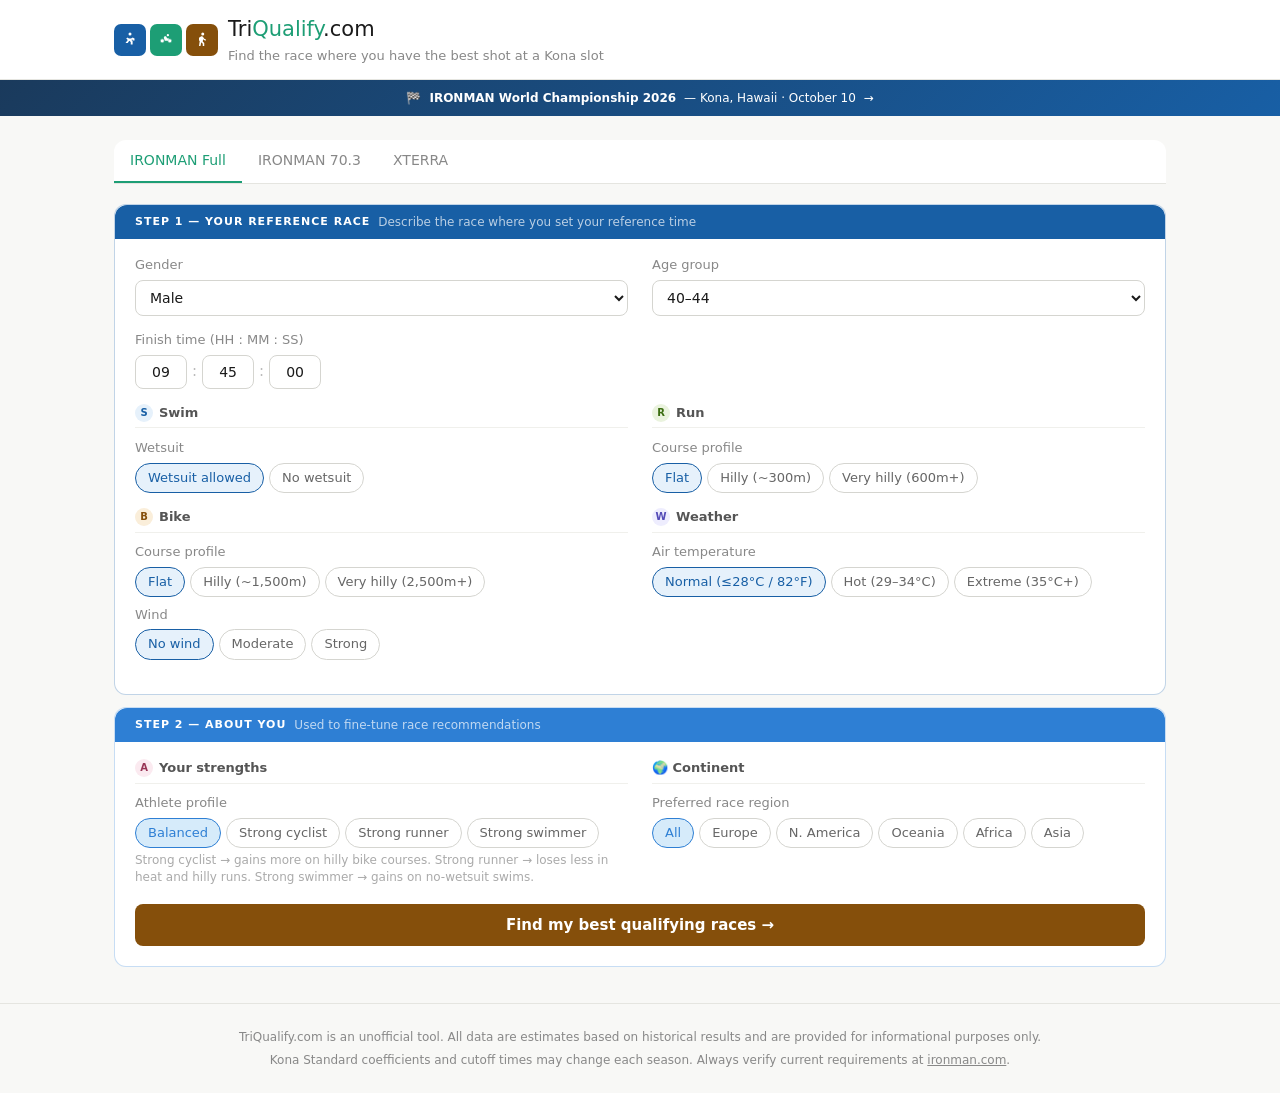
==== commit b52fd982: "Xterra plus barvy vsude" ====
--- a/index.html
+++ b/index.html
@@ -48,6 +48,19 @@
 .tog.active{background:var(--brand-light);border-color:var(--brand);color:#0F6E56;font-weight:500}
 .blue-card .tog.active{background:var(--blue-light);border-color:var(--blue);color:var(--blue)}
 .orange-card .tog.active{background:var(--orange-light);border-color:var(--orange);color:var(--orange)}
+/* Per-tab card colors */
+.card-s1-full{border-color:#185FA544!important}.card-s1-full .card-title{background:#185FA5}
+.card-s2-full{border-color:#2E7FD444!important}.card-s2-full .card-title{background:#2E7FD4}
+.card-s1-full .tog.active{background:#E6F1FB;border-color:#185FA5;color:#185FA5}
+.card-s2-full .tog.active{background:#D6EBFA;border-color:#2E7FD4;color:#2E7FD4}
+.card-s1-703{border-color:#1D9E7544!important}.card-s1-703 .card-title{background:#1D9E75}
+.card-s2-703{border-color:#2EC48F44!important}.card-s2-703 .card-title{background:#2EC48F}
+.card-s1-703 .tog.active{background:#E1F5EE;border-color:#1D9E75;color:#0F6E56}
+.card-s2-703 .tog.active{background:#D0F2E6;border-color:#2EC48F;color:#0F6E56}
+.card-s1-xt{border-color:#2d6e2044!important}.card-s1-xt .card-title{background:#2d6e20}
+.card-s2-xt{border-color:#4a7c2f44!important}.card-s2-xt .card-title{background:#4a7c2f}
+.card-s1-xt .tog.active{background:#E6F2E0;border-color:#2d6e20;color:#2d6e20}
+.card-s2-xt .tog.active{background:#DDF0D4;border-color:#4a7c2f;color:#2d6e20}
 .hint{font-size:12px;color:#aaa;margin-top:4px;line-height:1.4}
 .sh{font-size:13px;font-weight:600;color:#555;margin-bottom:.6rem;padding-bottom:5px;border-bottom:.5px solid #f0f0ec;display:flex;align-items:center;gap:6px}
 .si{width:18px;height:18px;border-radius:50%;display:flex;align-items:center;justify-content:center;font-size:10px;font-weight:600;flex-shrink:0}
@@ -158,8 +171,8 @@
 
   <!-- ══ IRONMAN FULL PANE ══ -->
   <div id="pane-full" class="pane active">
-  <div class="card blue-card" style="border-color:#185FA544">
-    <div class="card-title blue">Step 1 — Your reference race <span>Describe the race where you set your reference time</span></div>
+  <div class="card card-s1-full">
+    <div class="card-title">Step 1 — Your reference race <span>Describe the race where you set your reference time</span></div>
     <div class="fgrid">
 
       <div class="sec">
@@ -236,7 +249,7 @@
   </div>
 
   <!-- STEP 2 -->
-  <div class="card" style="border-color:#1D9E7544">
+  <div class="card card-s2-full">
     <div class="card-title">Step 2 — About you <span>Used to fine-tune race recommendations</span></div>
     <div class="fgrid">
 
@@ -278,8 +291,8 @@
   <div id="pane-703" class="pane">
 
   <!-- STEP 1 70.3 -->
-  <div class="card blue-card" style="border-color:#185FA544">
-    <div class="card-title blue">Step 1 — Your reference race <span>Describe the 70.3 race where you set your reference time</span></div>
+  <div class="card card-s1-703">
+    <div class="card-title">Step 1 — Your reference race <span>Describe the 70.3 race where you set your reference time</span></div>
     <div class="fgrid">
 
       <div class="sec">
@@ -356,7 +369,7 @@
   </div>
 
   <!-- STEP 2 70.3 -->
-  <div class="card" style="border-color:#1D9E7544">
+  <div class="card card-s2-703">
     <div class="card-title">Step 2 — About you <span>Used to fine-tune race recommendations</span></div>
     <div class="fgrid">
 
@@ -397,8 +410,8 @@
   <!-- ══ XTERRA PANE ══ -->
   <div id="pane-xterra" class="pane">
 
-  <div class="card blue-card" style="border-color:#4a7c2f44">
-    <div class="card-title" style="background:#4a7c2f">Step 1 — Your reference race <span>Standard XTERRA Full distance: 1.5km swim · 30km MTB · 10km run</span></div>
+  <div class="card card-s1-xt">
+    <div class="card-title">Step 1 — Your reference race <span>Standard XTERRA Full distance: 1.5km swim · 30km MTB · 10km run</span></div>
     <div class="fgrid">
 
       <div class="sec">
@@ -470,8 +483,8 @@
     </div>
   </div>
 
-  <div class="card" style="border-color:#4a7c2f44">
-    <div class="card-title" style="background:#4a7c2f">Step 2 — About you</div>
+  <div class="card card-s2-xt">
+    <div class="card-title">Step 2 — About you</div>
     <div class="fgrid">
       <div class="sec">
         <div class="sh"><span class="si ia">A</span> Your strengths</div>
@@ -497,7 +510,7 @@
         </div>
       </div>
     </div>
-    <button class="btn" id="calcBtnX" style="background:#4a7c2f">Find my best XTERRA qualifying races →</button>
+    <button class="btn" id="calcBtnX">Find my best XTERRA qualifying races →</button>
   </div>
 
   <div id="resultsX"></div>
@@ -1094,8 +1107,8 @@
   const run_neutral  = run_ref  / (1 + (ref_run_elev/100) *0.015*px.r);
   let neutral = swim_ref + bike_neutral + run_neutral + t1t2_ref;
   if(stX.swim==='nowetsuit') neutral /= (1 + 0.006*px.s);
-  if(stX.heat==='hot') neutral /= 1.012;
-  if(stX.heat==='extreme') neutral /= 1.020;
+  if(stX.heat==='hot') neutral /= 1.025;
+  if(stX.heat==='extreme') neutral /= 1.045;
   neutral = Math.round(neutral);
 
   let list=RACES_X.filter(r=>stX.cont==='all'||r.continent===stX.cont)
@@ -1125,7 +1138,7 @@
     const run_proj =run_neutral *(r.run_km/10) *(1+(r.run_elev/100) *0.015*px.r);
     let proj=swim_ref+bike_proj+run_proj+t1t2_ref;
     if(!r.wetsuit) proj*=(1+0.006*px.s);
-    if(r.heat==='hot') proj*=1.012;
+    if(r.heat==='hot') proj*=1.025;
     proj=Math.round(proj);
 
     // Estimate rank: linear interpolation between winner and cutoff
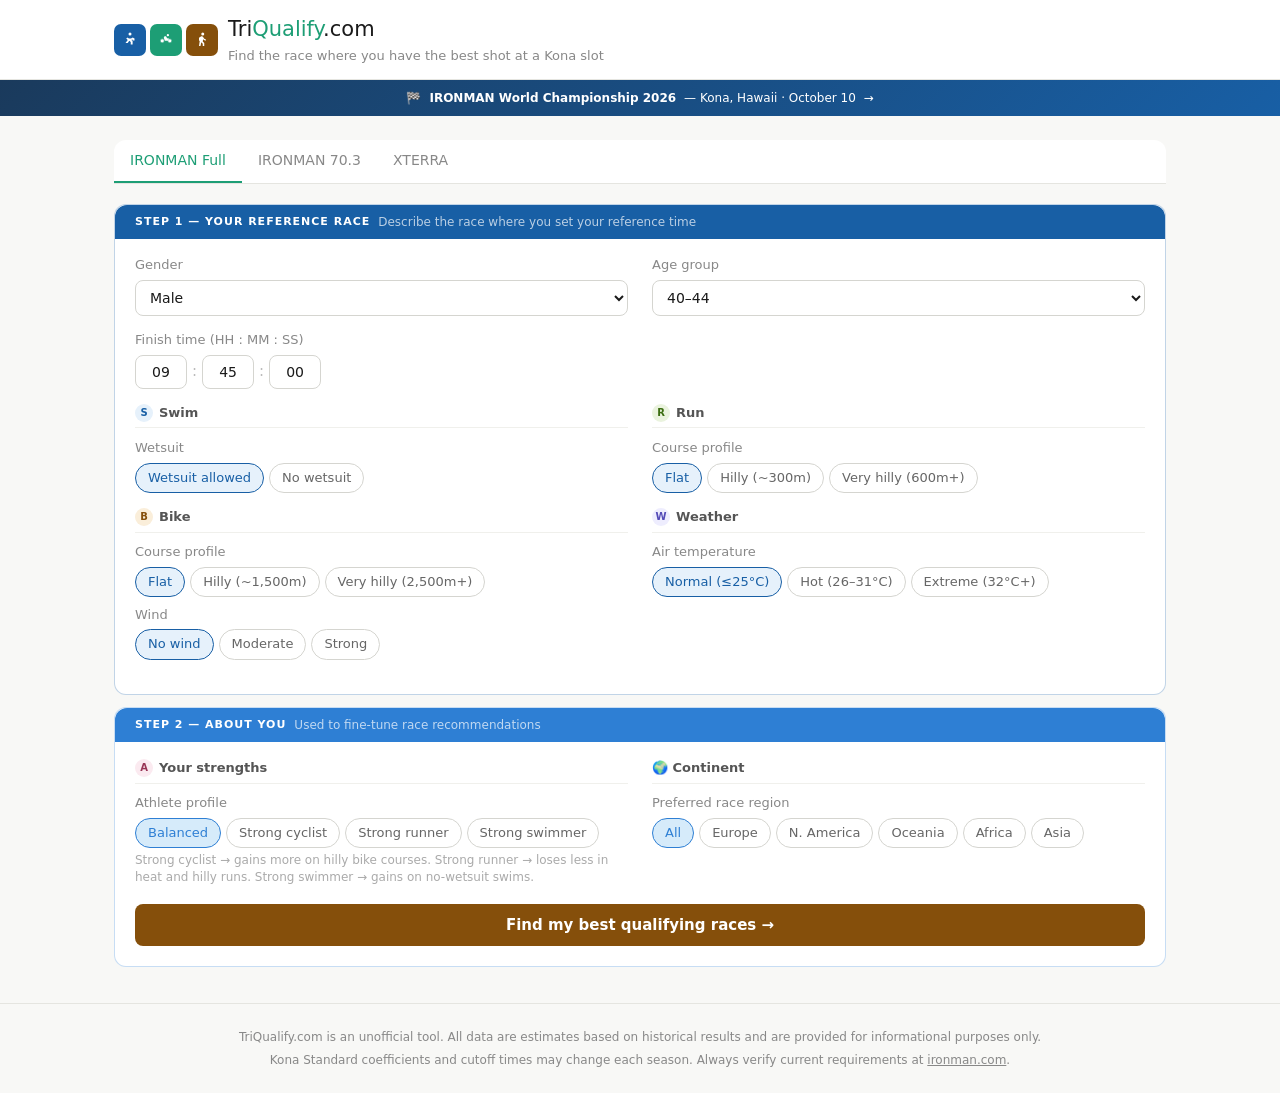
==== commit a555e6f6: "Xterra nove zavody plus nove teploty" ====
--- a/index.html
+++ b/index.html
@@ -239,9 +239,9 @@
         <div class="sh"><span class="si iw">W</span> Weather</div>
         <label>Air temperature</label>
         <div class="tg" id="g-heat">
-          <div class="tog active" data-v="normal">Normal (≤28°C / 82°F)</div>
-          <div class="tog" data-v="hot">Hot (29–34°C)</div>
-          <div class="tog" data-v="extreme">Extreme (35°C+)</div>
+          <div class="tog active" data-v="normal">Normal (≤25°C)</div>
+          <div class="tog" data-v="hot">Hot (26–31°C)</div>
+          <div class="tog" data-v="extreme">Extreme (32°C+)</div>
         </div>
       </div>
 
@@ -359,9 +359,9 @@
         <div class="sh"><span class="si iw">W</span> Weather</div>
         <label>Air temperature</label>
         <div class="tg" id="g703-heat">
-          <div class="tog active" data-v="normal">Normal (≤28°C / 82°F)</div>
-          <div class="tog" data-v="hot">Hot (29–34°C)</div>
-          <div class="tog" data-v="extreme">Extreme (35°C+)</div>
+          <div class="tog active" data-v="normal">Normal (≤25°C)</div>
+          <div class="tog" data-v="hot">Hot (26–31°C)</div>
+          <div class="tog" data-v="extreme">Extreme (32°C+)</div>
         </div>
       </div>
 
@@ -452,12 +452,12 @@
         </div>
       </div>
       <div class="sec">
-        <div class="sh"><span class="si iw">W</span> Weather</div>
-        <label>Air temperature</label>
-        <div class="tg" id="gX-heat">
-          <div class="tog active" data-v="normal">Normal (≤28°C)</div>
-          <div class="tog" data-v="hot">Hot (29–34°C)</div>
-          <div class="tog" data-v="extreme">Extreme (35°C+)</div>
+        <div class="sh"><span class="si ir">R</span> Run</div>
+        <label>Course profile</label>
+        <div class="tg" id="gX-run">
+          <div class="tog active" data-v="moderate">Moderate (~150m D+)</div>
+          <div class="tog" data-v="hilly">Hilly (~250m D+)</div>
+          <div class="tog" data-v="vhilly">Very hilly (400m+)</div>
         </div>
       </div>
 
@@ -471,12 +471,12 @@
         </div>
       </div>
       <div class="sec">
-        <div class="sh"><span class="si ir">R</span> Run</div>
-        <label>Course profile</label>
-        <div class="tg" id="gX-run">
-          <div class="tog active" data-v="moderate">Moderate (~150m D+)</div>
-          <div class="tog" data-v="hilly">Hilly (~250m D+)</div>
-          <div class="tog" data-v="vhilly">Very hilly (400m+)</div>
+        <div class="sh"><span class="si iw">W</span> Weather</div>
+        <label>Air temperature</label>
+        <div class="tg" id="gX-heat">
+          <div class="tog active" data-v="normal">Normal (≤25°C)</div>
+          <div class="tog" data-v="hot">Hot (26–31°C)</div>
+          <div class="tog" data-v="extreme">Extreme (32°C+)</div>
         </div>
       </div>
 
@@ -538,7 +538,7 @@
 {id:6,name:"IRONMAN Copenhagen",date:"August 2026",country:"Denmark",continent:"europe",url:"https://www.ironman.com/im-copenhagen",starters:2399,slotsM:26,slotsF:14,bike:"flat",run:"flat",heat:"normal",wetsuit:true,wind:"none",flagship:false,cutoffMinM:511,cutoffMinF:577,fieldPctM:1.3,fieldPctF:3.1},
 {id:7,name:"IRONMAN Barcelona",date:"October 2026",country:"Spain",continent:"europe",url:"https://www.ironman.com/im-barcelona",starters:2429,slotsM:41,slotsF:14,bike:"flat",run:"flat",heat:"normal",wetsuit:false,wind:"moderate",flagship:false,cutoffMinM:519,cutoffMinF:624,fieldPctM:2.0,fieldPctF:4.2},
 {id:9,name:"IRONMAN Austria",date:"July 2026",country:"Austria",continent:"europe",url:"https://www.ironman.com/im-austria",starters:2217,slotsM:84,slotsF:44,bike:"hilly",run:"flat",heat:"normal",wetsuit:true,wind:"none",flagship:false,cutoffMinM:585,cutoffMinF:702,fieldPctM:4.4,fieldPctF:13.5},
-{id:10,name:"IRONMAN Lanzarote",date:"May 2026",country:"Spain",continent:"europe",url:"https://www.ironman.com/im-lanzarote",starters:843,slotsM:65,slotsF:35,bike:"vhilly",run:"flat",heat:"hot",wetsuit:true,wind:"strong",flagship:false,cutoffMinM:628,cutoffMinF:812,fieldPctM:8.6,fieldPctF:39.8},
+{id:10,name:"IRONMAN Lanzarote",date:"May 2026",country:"Spain",continent:"europe",url:"https://www.ironman.com/im-lanzarote",starters:843,slotsM:65,slotsF:35,bike:"vhilly",run:"flat",heat:"normal",wetsuit:true,wind:"strong",flagship:false,cutoffMinM:628,cutoffMinF:812,fieldPctM:8.6,fieldPctF:39.8},
 {id:11,name:"IRONMAN Leeds",date:"June 2026",country:"United Kingdom",continent:"europe",url:"https://www.ironman.com/im-leeds",starters:1299,slotsM:65,slotsF:35,bike:"hilly",run:"hilly",heat:"normal",wetsuit:true,wind:"none",flagship:false,cutoffMinM:657,cutoffMinF:776,fieldPctM:5.8,fieldPctF:20.7},
 {id:12,name:"IRONMAN Les Sables d'Olonne",date:"June 2026",country:"France",continent:"europe",url:"https://www.ironman.com/im-les-sables",starters:2526,slotsM:85,slotsF:34,bike:"flat",run:"flat",heat:"normal",wetsuit:true,wind:"moderate",flagship:false,cutoffMinM:543,cutoffMinF:619,fieldPctM:3.8,fieldPctF:12.4},
 {id:13,name:"IRONMAN Wales",date:"September 2026",country:"United Kingdom",continent:"europe",url:"https://www.ironman.com/im-wales",starters:1637,slotsM:29,slotsF:11,bike:"vhilly",run:"hilly",heat:"normal",wetsuit:true,wind:"moderate",flagship:false,cutoffMinM:615,cutoffMinF:731,fieldPctM:2.0,fieldPctF:7.1},
@@ -553,7 +553,7 @@
 {id:21,name:"IRONMAN Chattanooga",date:"September 2026",country:"USA",continent:"namerica",url:"https://www.ironman.com/im-chattanooga",starters:1298,slotsM:37,slotsF:18,bike:"hilly",run:"flat",heat:"hot",wetsuit:true,wind:"none",flagship:false,cutoffMinM:559,cutoffMinF:662,fieldPctM:3.6,fieldPctF:6.4},
 {id:22,name:"IRONMAN Wisconsin",date:"September 2026",country:"USA",continent:"namerica",url:"https://www.ironman.com/im-wisconsin",starters:1313,slotsM:26,slotsF:14,bike:"hilly",run:"flat",heat:"normal",wetsuit:true,wind:"none",flagship:false,cutoffMinM:561,cutoffMinF:687,fieldPctM:2.5,fieldPctF:5.0},
 {id:23,name:"IRONMAN California",date:"October 2026",country:"USA",continent:"namerica",url:"https://www.ironman.com/im-california",starters:2310,slotsM:38,slotsF:17,bike:"flat",run:"flat",heat:"normal",wetsuit:true,wind:"moderate",flagship:false,cutoffMinM:510,cutoffMinF:657,fieldPctM:2.0,fieldPctF:3.8},
-{id:24,name:"IRONMAN Florida",date:"November 2026",country:"USA",continent:"namerica",url:"https://www.ironman.com/im-florida",starters:1453,slotsM:39,slotsF:16,bike:"flat",run:"flat",heat:"normal",wetsuit:true,wind:"none",flagship:false,cutoffMinM:577,cutoffMinF:644,fieldPctM:3.2,fieldPctF:6.6},
+{id:24,name:"IRONMAN Florida",date:"November 2026",country:"USA",continent:"namerica",url:"https://www.ironman.com/im-florida",starters:1453,slotsM:39,slotsF:16,bike:"flat",run:"flat",heat:"hot",wetsuit:true,wind:"none",flagship:false,cutoffMinM:577,cutoffMinF:644,fieldPctM:3.2,fieldPctF:6.6},
 {id:25,name:"IRONMAN Arizona",date:"November 2026",country:"USA",continent:"namerica",url:"https://www.ironman.com/im-arizona",starters:1611,slotsM:25,slotsF:15,bike:"flat",run:"flat",heat:"normal",wetsuit:true,wind:"none",flagship:false,cutoffMinM:531,cutoffMinF:692,fieldPctM:1.9,fieldPctF:4.6},
 {id:26,name:"IRONMAN Ottawa (Canada)",date:"August 2026",country:"Canada",continent:"namerica",url:"https://www.ironman.com/im-canada-ottawa",starters:1894,slotsM:64,slotsF:35,bike:"hilly",run:"flat",heat:"normal",wetsuit:true,wind:"none",flagship:false,cutoffMinM:595,cutoffMinF:652,fieldPctM:4.8,fieldPctF:6.2},
 {id:27,name:"IRONMAN Cozumel (Latin Am. Champ.)",date:"November 2026",country:"Mexico",continent:"namerica",url:"https://www.ironman.com/im-cozumel",starters:1402,slotsM:75,slotsF:25,bike:"flat",run:"flat",heat:"hot",wetsuit:false,wind:"none",flagship:true,cutoffMinM:566,cutoffMinF:666,fieldPctM:6.5,fieldPctF:10.2},
@@ -568,7 +568,7 @@
 {id:33,name:"IRONMAN Japan",date:"August 2026",country:"Japan",continent:"asia",url:"https://www.ironman.com/im-japan",starters:1041,slotsM:28,slotsF:12,bike:"hilly",run:"flat",heat:"hot",wetsuit:true,wind:"none",flagship:false,cutoffMinM:609,cutoffMinF:714,fieldPctM:3.0,fieldPctF:12.9},
 {id:34,name:"IRONMAN Taiwan",date:"November 2026",country:"Taiwan",continent:"asia",url:"https://www.ironman.com/im-taiwan",starters:666,slotsM:65,slotsF:35,bike:"flat",run:"flat",heat:"hot",wetsuit:false,wind:"none",flagship:false,cutoffMinM:646,cutoffMinF:736,fieldPctM:12.0,fieldPctF:27.8},
 {id:35,name:"IRONMAN Gurye (Korea)",date:"September 2026",country:"South Korea",continent:"asia",url:"https://www.ironman.com/im-korea",starters:893,slotsM:29,slotsF:11,bike:"hilly",run:"hilly",heat:"hot",wetsuit:true,wind:"none",flagship:false,cutoffMinM:576,cutoffMinF:673,fieldPctM:3.6,fieldPctF:11.3},
-{id:36,name:"IRONMAN Malaysia",date:"February 2026",country:"Malaysia",continent:"asia",url:"https://www.ironman.com/im-malaysia",starters:607,slotsM:29,slotsF:11,bike:"flat",run:"flat",heat:"hot",wetsuit:false,wind:"none",flagship:false,cutoffMinM:598,cutoffMinF:771,fieldPctM:5.3,fieldPctF:20.0},
+{id:36,name:"IRONMAN Malaysia",date:"February 2026",country:"Malaysia",continent:"asia",url:"https://www.ironman.com/im-malaysia",starters:607,slotsM:29,slotsF:11,bike:"flat",run:"flat",heat:"extreme",wetsuit:false,wind:"none",flagship:false,cutoffMinM:598,cutoffMinF:771,fieldPctM:5.3,fieldPctF:20.0},
 ];
 const KS={M:{"18-24":1.000,"25-29":0.999,"30-34":1.000,"35-39":0.993,"40-44":0.968,"45-49":0.939,"50-54":0.898,"55-59":0.853,"60-64":0.796,"65-69":0.738,"70-74":0.678,"75-79":0.613},F:{"18-24":0.873,"25-29":0.889,"30-34":0.898,"35-39":0.892,"40-44":0.871,"45-49":0.843,"50-54":0.804,"55-59":0.748,"60-64":0.689,"65-69":0.625,"70-74":0.568,"75-79":0.509}};
 const C={bike:{flat:1,hilly:1.05,vhilly:1.085},run:{flat:1,hilly:1.025,vhilly:1.045},noWetsuit:1.008,heat:{normal:1,hot:1.015,extreme:1.025},wind:{none:1,moderate:1.008,strong:1.015}};
@@ -789,7 +789,7 @@
 {id:37,name:"IRONMAN 70.3 Dallas",country:"USA",continent:"namerica",url:"https://www.ironman.com/im703-dallas",starters:1675,slotsM:30,slotsF:30,bike:"flat",run:"flat",heat:"normal",wetsuit:true,wind:"none",cutoffMinM:254,cutoffMinF:279,fieldPctM:2.5,fieldPctF:6.3},
 {id:38,name:"IRONMAN 70.3 Des Moines",country:"USA",continent:"namerica",url:"https://www.ironman.com/im703-des-moines",starters:1003,slotsM:30,slotsF:15,bike:"flat",run:"flat",heat:"normal",wetsuit:true,wind:"none",cutoffMinM:269,cutoffMinF:301,fieldPctM:4.2,fieldPctF:5.1},
 {id:39,name:"IRONMAN 70.3 Eagleman",country:"USA",continent:"namerica",url:"https://www.ironman.com/im703-eagleman",starters:1891,slotsM:29,slotsF:15,bike:"flat",run:"flat",heat:"hot",wetsuit:true,wind:"none",cutoffMinM:254,cutoffMinF:290,fieldPctM:2.1,fieldPctF:2.8},
-{id:40,name:"IRONMAN 70.3 Florida",country:"USA",continent:"namerica",url:"https://www.ironman.com/im703-florida",starters:880,slotsM:35,slotsF:35,bike:"flat",run:"flat",heat:"normal",wetsuit:true,wind:"none",cutoffMinM:257,cutoffMinF:320,fieldPctM:5.0,fieldPctF:19.3},
+{id:40,name:"IRONMAN 70.3 Florida",country:"USA",continent:"namerica",url:"https://www.ironman.com/im703-florida",starters:880,slotsM:35,slotsF:35,bike:"flat",run:"flat",heat:"hot",wetsuit:true,wind:"none",cutoffMinM:257,cutoffMinF:320,fieldPctM:5.0,fieldPctF:19.3},
 {id:41,name:"IRONMAN 70.3 Gulf Coast",country:"USA",continent:"namerica",url:"https://www.ironman.com/im703-gulf-coast",starters:1244,slotsM:30,slotsF:14,bike:"flat",run:"flat",heat:"hot",wetsuit:true,wind:"none",cutoffMinM:236,cutoffMinF:273,fieldPctM:3.2,fieldPctF:4.8},
 {id:42,name:"IRONMAN 70.3 Happy Valley",country:"USA",continent:"namerica",url:"https://www.ironman.com/im703-happy-valley",starters:778,slotsM:35,slotsF:15,bike:"hilly",run:"hilly",heat:"normal",wetsuit:true,wind:"none",cutoffMinM:290,cutoffMinF:323,fieldPctM:6.1,fieldPctF:7.4},
 {id:43,name:"IRONMAN 70.3 Hawaii",country:"USA",continent:"namerica",url:"https://www.ironman.com/im703-hawaii",starters:872,slotsM:29,slotsF:16,bike:"hilly",run:"hilly",heat:"hot",wetsuit:false,wind:"moderate",cutoffMinM:283,cutoffMinF:354,fieldPctM:4.6,fieldPctF:6.8},
@@ -831,14 +831,14 @@
 {id:79,name:"IRONMAN 70.3 Rio de Janeiro",country:"Brazil",continent:"namerica",url:"https://www.ironman.com/im703-rio-de-janeiro",starters:1417,slotsM:25,slotsF:25,bike:"flat",run:"flat",heat:"hot",wetsuit:false,wind:"none",cutoffMinM:246,cutoffMinF:299,fieldPctM:2.2,fieldPctF:9.0},
 {id:80,name:"IRONMAN 70.3 Brasília",country:"Brazil",continent:"namerica",url:"https://www.ironman.com/im703-brasilia",starters:1379,slotsM:32,slotsF:13,bike:"flat",run:"flat",heat:"hot",wetsuit:false,wind:"none",cutoffMinM:252,cutoffMinF:283,fieldPctM:2.9,fieldPctF:4.6},
 {id:81,name:"IRONMAN 70.3 Aracaju",country:"Brazil",continent:"namerica",url:"https://www.ironman.com/im703-aracaju",starters:998,slotsM:25,slotsF:25,bike:"flat",run:"flat",heat:"hot",wetsuit:false,wind:"none",cutoffMinM:275,cutoffMinF:357,fieldPctM:3.1,fieldPctF:13.7},
-{id:82,name:"IRONMAN 70.3 Ecuador",country:"Ecuador",continent:"namerica",url:"https://www.ironman.com/im703-ecuador",starters:673,slotsM:25,slotsF:25,bike:"flat",run:"flat",heat:"hot",wetsuit:false,wind:"none",cutoffMinM:270,cutoffMinF:335,fieldPctM:4.4,fieldPctF:25.3},
+{id:82,name:"IRONMAN 70.3 Ecuador",country:"Ecuador",continent:"namerica",url:"https://www.ironman.com/im703-ecuador",starters:673,slotsM:25,slotsF:25,bike:"flat",run:"flat",heat:"normal",wetsuit:false,wind:"none",cutoffMinM:270,cutoffMinF:335,fieldPctM:4.4,fieldPctF:25.3},
 {id:83,name:"IRONMAN 70.3 Peru",country:"Peru",continent:"namerica",url:"https://www.ironman.com/im703-peru",starters:887,slotsM:32,slotsF:13,bike:"flat",run:"flat",heat:"hot",wetsuit:false,wind:"none",cutoffMinM:259,cutoffMinF:302,fieldPctM:4.6,fieldPctF:6.8},
 {id:84,name:"IRONMAN 70.3 Cartagena",country:"Colombia",continent:"namerica",url:"https://www.ironman.com/im703-cartagena",starters:1762,slotsM:30,slotsF:30,bike:"flat",run:"flat",heat:"hot",wetsuit:false,wind:"none",cutoffMinM:308,cutoffMinF:306,fieldPctM:2.1,fieldPctF:9.1},
 {id:85,name:"IRONMAN 70.3 San Andrés",country:"Colombia",continent:"namerica",url:"https://www.ironman.com/im703-san-andres",starters:877,slotsM:33,slotsF:12,bike:"flat",run:"flat",heat:"hot",wetsuit:false,wind:"none",cutoffMinM:241,cutoffMinF:310,fieldPctM:4.6,fieldPctF:7.2},
 {id:86,name:"IRONMAN 70.3 San Salvador",country:"El Salvador",continent:"namerica",url:"https://www.ironman.com/im703-san-salvador",starters:588,slotsM:25,slotsF:25,bike:"flat",run:"flat",heat:"hot",wetsuit:false,wind:"none",cutoffMinM:332,cutoffMinF:412,fieldPctM:5.0,fieldPctF:29.8},
 {id:87,name:"IRONMAN 70.3 Encarnación",country:"Paraguay",continent:"namerica",url:"https://www.ironman.com/im703-encarnacion",starters:368,slotsM:25,slotsF:25,bike:"flat",run:"flat",heat:"hot",wetsuit:false,wind:"none",cutoffMinM:314,cutoffMinF:350,fieldPctM:8.1,fieldPctF:42.4},
 {id:88,name:"IRONMAN 70.3 Punta del Este",country:"Uruguay",continent:"namerica",url:"https://www.ironman.com/im703-punta-del-este",starters:1137,slotsM:25,slotsF:25,bike:"flat",run:"flat",heat:"normal",wetsuit:false,wind:"moderate",cutoffMinM:272,cutoffMinF:307,fieldPctM:2.7,fieldPctF:12.0},
-{id:89,name:"IRONMAN 70.3 Durban",country:"South Africa",continent:"africa",url:"https://www.ironman.com/im703-durban",starters:1238,slotsM:31,slotsF:14,bike:"flat",run:"flat",heat:"hot",wetsuit:true,wind:"none",cutoffMinM:282,cutoffMinF:311,fieldPctM:3.5,fieldPctF:4.1},
+{id:89,name:"IRONMAN 70.3 Durban",country:"South Africa",continent:"africa",url:"https://www.ironman.com/im703-durban",starters:1238,slotsM:31,slotsF:14,bike:"flat",run:"flat",heat:"normal",wetsuit:true,wind:"none",cutoffMinM:282,cutoffMinF:311,fieldPctM:3.5,fieldPctF:4.1},
 {id:90,name:"IRONMAN 70.3 Mossel Bay",country:"South Africa",continent:"africa",url:"https://www.ironman.com/im703-mossel-bay",starters:1730,slotsM:30,slotsF:30,bike:"flat",run:"flat",heat:"normal",wetsuit:true,wind:"strong",cutoffMinM:281,cutoffMinF:324,fieldPctM:2.3,fieldPctF:6.8},
 {id:91,name:"IRONMAN 70.3 Agadir",country:"Morocco",continent:"africa",url:"https://www.ironman.com/im703-agadir",starters:461,slotsM:30,slotsF:30,bike:"flat",run:"flat",heat:"normal",wetsuit:true,wind:"moderate",cutoffMinM:249,cutoffMinF:343,fieldPctM:7.5,fieldPctF:50.8},
 {id:92,name:"IRONMAN 70.3 Oman",country:"Oman",continent:"africa",url:"https://www.ironman.com/im703-oman",starters:691,slotsM:36,slotsF:14,bike:"flat",run:"flat",heat:"hot",wetsuit:false,wind:"none",cutoffMinM:258,cutoffMinF:386,fieldPctM:6.3,fieldPctF:11.4},
@@ -854,11 +854,11 @@
 {id:102,name:"IRONMAN 70.3 Western Sydney",country:"Australia",continent:"oceania",url:"https://www.ironman.com/im703-western-sydney",starters:1273,slotsM:30,slotsF:30,bike:"flat",run:"flat",heat:"normal",wetsuit:true,wind:"none",cutoffMinM:261,cutoffMinF:294,fieldPctM:3.0,fieldPctF:10.6},
 {id:103,name:"IRONMAN 70.3 New Zealand",country:"New Zealand",continent:"oceania",url:"https://www.ironman.com/im703-new-zealand",starters:1017,slotsM:35,slotsF:35,bike:"hilly",run:"flat",heat:"normal",wetsuit:true,wind:"moderate",cutoffMinM:261,cutoffMinF:309,fieldPctM:5.7,fieldPctF:8.8},
 {id:104,name:"IRONMAN 70.3 Colombo",country:"Sri Lanka",continent:"asia",url:"https://www.ironman.com/im703-colombo",starters:358,slotsM:25,slotsF:25,bike:"flat",run:"flat",heat:"hot",wetsuit:false,wind:"none",cutoffMinM:278,cutoffMinF:326,fieldPctM:8.6,fieldPctF:36.8},
-{id:105,name:"IRONMAN 70.3 Desaru Coast",country:"Malaysia",continent:"asia",url:"https://www.ironman.com/im703-desaru-coast",starters:390,slotsM:34,slotsF:11,bike:"flat",run:"flat",heat:"hot",wetsuit:false,wind:"none",cutoffMinM:332,cutoffMinF:356,fieldPctM:10.5,fieldPctF:16.4},
-{id:106,name:"IRONMAN 70.3 Goa",country:"India",continent:"asia",url:"https://www.ironman.com/im703-goa",starters:686,slotsM:25,slotsF:25,bike:"flat",run:"flat",heat:"hot",wetsuit:false,wind:"none",cutoffMinM:299,cutoffMinF:411,fieldPctM:4.0,fieldPctF:43.9},
+{id:105,name:"IRONMAN 70.3 Desaru Coast",country:"Malaysia",continent:"asia",url:"https://www.ironman.com/im703-desaru-coast",starters:390,slotsM:34,slotsF:11,bike:"flat",run:"flat",heat:"extreme",wetsuit:false,wind:"none",cutoffMinM:332,cutoffMinF:356,fieldPctM:10.5,fieldPctF:16.4},
+{id:106,name:"IRONMAN 70.3 Goa",country:"India",continent:"asia",url:"https://www.ironman.com/im703-goa",starters:686,slotsM:25,slotsF:25,bike:"flat",run:"flat",heat:"extreme",wetsuit:false,wind:"none",cutoffMinM:299,cutoffMinF:411,fieldPctM:4.0,fieldPctF:43.9},
 {id:107,name:"IRONMAN 70.3 Goseong",country:"South Korea",continent:"asia",url:"https://www.ironman.com/im703-goseong",starters:1124,slotsM:35,slotsF:10,bike:"hilly",run:"hilly",heat:"hot",wetsuit:true,wind:"none",cutoffMinM:287,cutoffMinF:369,fieldPctM:3.6,fieldPctF:6.9},
 {id:108,name:"IRONMAN 70.3 Kenting",country:"Taiwan",continent:"asia",url:"https://www.ironman.com/im703-kenting",starters:788,slotsM:25,slotsF:25,bike:"flat",run:"flat",heat:"hot",wetsuit:false,wind:"none",cutoffMinM:311,cutoffMinF:362,fieldPctM:3.8,fieldPctF:20.0},
-{id:109,name:"IRONMAN 70.3 Langkawi",country:"Malaysia",continent:"asia",url:"https://www.ironman.com/im703-langkawi",starters:464,slotsM:35,slotsF:35,bike:"flat",run:"flat",heat:"hot",wetsuit:false,wind:"none",cutoffMinM:309,cutoffMinF:380,fieldPctM:9.0,fieldPctF:46.7},
+{id:109,name:"IRONMAN 70.3 Langkawi",country:"Malaysia",continent:"asia",url:"https://www.ironman.com/im703-langkawi",starters:464,slotsM:35,slotsF:35,bike:"flat",run:"flat",heat:"extreme",wetsuit:false,wind:"none",cutoffMinM:309,cutoffMinF:380,fieldPctM:9.0,fieldPctF:46.7},
 {id:110,name:"IRONMAN 70.3 Lapu-Lapu",country:"Philippines",continent:"asia",url:"https://www.ironman.com/im703-lapu-lapu",starters:644,slotsM:35,slotsF:35,bike:"flat",run:"flat",heat:"hot",wetsuit:false,wind:"none",cutoffMinM:289,cutoffMinF:348,fieldPctM:6.5,fieldPctF:32.4},
 {id:111,name:"IRONMAN 70.3 Phú Quốc",country:"Vietnam",continent:"asia",url:"https://www.ironman.com/im703-phu-quoc",starters:723,slotsM:25,slotsF:25,bike:"flat",run:"flat",heat:"hot",wetsuit:false,wind:"none",cutoffMinM:304,cutoffMinF:337,fieldPctM:4.0,fieldPctF:25.8},
 {id:112,name:"IRONMAN 70.3 Puerto Princesa",country:"Philippines",continent:"asia",url:"https://www.ironman.com/im703-puerto-princesa",starters:267,slotsM:34,slotsF:11,bike:"flat",run:"flat",heat:"hot",wetsuit:false,wind:"none",cutoffMinM:385,cutoffMinF:357,fieldPctM:15.5,fieldPctF:23.4},
@@ -1010,6 +1010,7 @@
 });
 // ══ XTERRA RACES DATA ══
 // cutoff_norm / winner_norm = normalized to flat 30km bike + flat 10km run
+// heat: normal ≤25°C, hot 26-31°C, extreme 32°C+
 const RACES_X = [
   {
     id:1, name:"XTERRA Rotorua Festival", year:2025, country:"New Zealand", continent:"oceania",
@@ -1052,6 +1053,62 @@
     slots:26, bike_km:28, run_km:10, bike_elev:623, run_elev:190, wetsuit:true, heat:"normal",
     men:{"20-24":{starters:3,winner_norm:8850,cutoff_norm:10527},"25-29":{starters:7,winner_norm:10266,cutoff_norm:10735},"30-34":{starters:6,winner_norm:9804,cutoff_norm:11193},"35-39":{starters:7,winner_norm:11348,cutoff_norm:12100},"40-44":{starters:18,winner_norm:10609,cutoff_norm:10680},"45-49":{starters:17,winner_norm:10584,cutoff_norm:12022},"50-54":{starters:14,winner_norm:11591,cutoff_norm:12397},"55-59":{starters:15,winner_norm:10379,cutoff_norm:10662},"60-64":{starters:2,winner_norm:11475,cutoff_norm:13318},"65-69":{starters:5,winner_norm:12978,cutoff_norm:12984}},
     women:{"25-29":{starters:2,winner_norm:12878,cutoff_norm:14070},"30-34":{starters:1,winner_norm:15273,cutoff_norm:15273},"35-39":{starters:6,winner_norm:11137,cutoff_norm:12030},"40-44":{starters:4,winner_norm:10567,cutoff_norm:11965},"45-49":{starters:4,winner_norm:11409,cutoff_norm:12001},"50-54":{starters:2,winner_norm:12883,cutoff_norm:13434},"55-59":{starters:2,winner_norm:11470,cutoff_norm:12434},"65-69":{starters:1,winner_norm:13512,cutoff_norm:13512}}
+  },
+  {
+    id:7, name:"XTERRA Belgium", year:2025, country:"Belgium", continent:"europe",
+    url:"https://www.xterraplanet.com/event/xterra-belgium",
+    slots:26, bike_km:43, run_km:10.5, bike_elev:1010, run_elev:292, wetsuit:true, heat:"normal",
+    men:{"18-19":{starters:1,winner_norm:12176,cutoff_norm:12176},"20-24":{starters:11,winner_norm:7569,cutoff_norm:7603},"25-29":{starters:26,winner_norm:7627,cutoff_norm:7900},"30-34":{starters:46,winner_norm:7292,cutoff_norm:7432},"35-39":{starters:48,winner_norm:7806,cutoff_norm:7965},"40-44":{starters:53,winner_norm:7828,cutoff_norm:7861},"45-49":{starters:26,winner_norm:7763,cutoff_norm:8468},"50-54":{starters:30,winner_norm:8242,cutoff_norm:8276},"55-59":{starters:15,winner_norm:9337,cutoff_norm:9545},"60-64":{starters:4,winner_norm:8858,cutoff_norm:10693},"65-69":{starters:2,winner_norm:9702,cutoff_norm:11043}},
+    women:{"20-24":{starters:2,winner_norm:8415,cutoff_norm:10192},"25-29":{starters:3,winner_norm:9131,cutoff_norm:11248},"30-34":{starters:2,winner_norm:9293,cutoff_norm:9590},"35-39":{starters:4,winner_norm:10096,cutoff_norm:10449},"40-44":{starters:10,winner_norm:9648,cutoff_norm:10063},"45-49":{starters:4,winner_norm:8976,cutoff_norm:9132},"50-54":{starters:5,winner_norm:11004,cutoff_norm:11604},"55-59":{starters:1,winner_norm:11999,cutoff_norm:11999}}
+  },
+  {
+    id:8, name:"XTERRA Croatia Mali Lošinj", year:2025, country:"Croatia", continent:"europe",
+    url:"https://www.xterraplanet.com/event/xterra-croatia-mali-losinj",
+    slots:26, bike_km:27.5, run_km:9.2, bike_elev:350, run_elev:120, wetsuit:true, heat:"normal",
+    men:{"18-19":{starters:1,winner_norm:9997,cutoff_norm:9997},"20-24":{starters:6,winner_norm:8512,cutoff_norm:8604},"25-29":{starters:4,winner_norm:9519,cutoff_norm:11273},"30-34":{starters:11,winner_norm:8787,cutoff_norm:9175},"35-39":{starters:19,winner_norm:8974,cutoff_norm:9159},"40-44":{starters:19,winner_norm:9232,cutoff_norm:9237},"45-49":{starters:19,winner_norm:8982,cutoff_norm:9346},"50-54":{starters:23,winner_norm:9227,cutoff_norm:9232},"55-59":{starters:13,winner_norm:9811,cutoff_norm:10023},"60-64":{starters:8,winner_norm:9815,cutoff_norm:10155},"70-74":{starters:2,winner_norm:11575,cutoff_norm:13407}},
+    women:{"20-24":{starters:4,winner_norm:9946,cutoff_norm:10306},"25-29":{starters:4,winner_norm:9764,cutoff_norm:10099},"30-34":{starters:2,winner_norm:11565,cutoff_norm:12747},"35-39":{starters:2,winner_norm:10172,cutoff_norm:10752},"40-44":{starters:2,winner_norm:10999,cutoff_norm:13645},"45-49":{starters:3,winner_norm:10849,cutoff_norm:11742},"50-54":{starters:2,winner_norm:11481,cutoff_norm:15292},"55-59":{starters:1,winner_norm:17205,cutoff_norm:17205}}
+  },
+  {
+    id:9, name:"XTERRA European Championship", year:2025, country:"Italy", continent:"europe",
+    url:"https://www.xterraplanet.com/event/xterra-trentino-dolomiti-paganella",
+    slots:56, bike_km:32, run_km:10, bike_elev:1116, run_elev:266, wetsuit:true, heat:"normal",
+    men:{"20-24":{starters:23,winner_norm:10070,cutoff_norm:10230},"25-29":{starters:31,winner_norm:9922,cutoff_norm:10371},"30-34":{starters:36,winner_norm:9792,cutoff_norm:10149},"35-39":{starters:46,winner_norm:9815,cutoff_norm:10582},"40-44":{starters:47,winner_norm:10173,cutoff_norm:10323},"45-49":{starters:58,winner_norm:10191,cutoff_norm:10658},"50-54":{starters:43,winner_norm:10399,cutoff_norm:11031},"55-59":{starters:40,winner_norm:11474,cutoff_norm:12209},"60-64":{starters:28,winner_norm:11144,cutoff_norm:12200},"65-69":{starters:14,winner_norm:13169,cutoff_norm:14480},"70-74":{starters:3,winner_norm:14098,cutoff_norm:15326}},
+    women:{"20-24":{starters:13,winner_norm:11801,cutoff_norm:13296},"25-29":{starters:13,winner_norm:12696,cutoff_norm:13404},"30-34":{starters:15,winner_norm:12541,cutoff_norm:12936},"35-39":{starters:23,winner_norm:12654,cutoff_norm:14078},"40-44":{starters:17,winner_norm:13093,cutoff_norm:14067},"45-49":{starters:28,winner_norm:12305,cutoff_norm:13071},"50-54":{starters:11,winner_norm:13344,cutoff_norm:14076},"55-59":{starters:8,winner_norm:15457,cutoff_norm:16790},"60-64":{starters:3,winner_norm:15753,cutoff_norm:16520},"65-69":{starters:1,winner_norm:21495,cutoff_norm:21495},"70-74":{starters:1,winner_norm:22789,cutoff_norm:22789}}
+  },
+  {
+    id:10, name:"XTERRA New Jersey", year:2025, country:"USA", continent:"namerica",
+    url:"https://www.xterraplanet.com/event/xterra-new-jersey",
+    slots:56, bike_km:25, run_km:9.9, bike_elev:332, run_elev:142, wetsuit:true, heat:"normal",
+    men:{"20-24":{starters:4,winner_norm:11473,cutoff_norm:15918},"25-29":{starters:1,winner_norm:13971,cutoff_norm:13971},"30-34":{starters:7,winner_norm:9875,cutoff_norm:14307},"35-39":{starters:11,winner_norm:10276,cutoff_norm:11552},"40-44":{starters:10,winner_norm:9599,cutoff_norm:12495},"45-49":{starters:8,winner_norm:11129,cutoff_norm:14214},"50-54":{starters:5,winner_norm:10587,cutoff_norm:13458},"55-59":{starters:10,winner_norm:11100,cutoff_norm:13443},"60-64":{starters:3,winner_norm:13149,cutoff_norm:18668},"65-69":{starters:2,winner_norm:13011,cutoff_norm:16939}},
+    women:{"16-17":{starters:1,winner_norm:13809,cutoff_norm:13809},"25-29":{starters:1,winner_norm:15634,cutoff_norm:15634},"30-34":{starters:2,winner_norm:11913,cutoff_norm:15233},"35-39":{starters:3,winner_norm:11600,cutoff_norm:15071},"45-49":{starters:3,winner_norm:12195,cutoff_norm:18660},"60-64":{starters:1,winner_norm:13985,cutoff_norm:13985},"65-69":{starters:1,winner_norm:16120,cutoff_norm:16120}}
+  },
+  {
+    id:11, name:"XTERRA North American Championship", year:2025, country:"USA", continent:"namerica",
+    url:"https://www.xterraplanet.com/event/xterra-oak-mountain",
+    slots:56, bike_km:33, run_km:10, bike_elev:502, run_elev:200, wetsuit:false, heat:"hot",
+    men:{"16-17":{starters:1,winner_norm:12162,cutoff_norm:12162},"18-19":{starters:1,winner_norm:9527,cutoff_norm:9527},"20-24":{starters:2,winner_norm:11774,cutoff_norm:15369},"25-29":{starters:5,winner_norm:9070,cutoff_norm:14983},"30-34":{starters:8,winner_norm:9686,cutoff_norm:11592},"35-39":{starters:7,winner_norm:10401,cutoff_norm:12845},"40-44":{starters:13,winner_norm:9022,cutoff_norm:12408},"45-49":{starters:18,winner_norm:10334,cutoff_norm:11937},"50-54":{starters:8,winner_norm:9750,cutoff_norm:10903},"55-59":{starters:12,winner_norm:10229,cutoff_norm:11229},"60-64":{starters:8,winner_norm:10373,cutoff_norm:12694},"65-69":{starters:8,winner_norm:11968,cutoff_norm:13380},"75-79":{starters:1,winner_norm:13283,cutoff_norm:13283}},
+    women:{"20-24":{starters:2,winner_norm:12076,cutoff_norm:13085},"25-29":{starters:1,winner_norm:11457,cutoff_norm:11457},"30-34":{starters:3,winner_norm:11449,cutoff_norm:14205},"35-39":{starters:3,winner_norm:11716,cutoff_norm:15922},"40-44":{starters:5,winner_norm:10872,cutoff_norm:14535},"45-49":{starters:4,winner_norm:11432,cutoff_norm:15129},"50-54":{starters:1,winner_norm:14817,cutoff_norm:14817},"55-59":{starters:3,winner_norm:13261,cutoff_norm:15297},"60-64":{starters:2,winner_norm:12031,cutoff_norm:13136},"65-69":{starters:1,winner_norm:14467,cutoff_norm:14467}}
+  },
+  {
+    id:12, name:"XTERRA Nouvelle Aquitaine", year:2025, country:"France", continent:"europe",
+    url:"https://www.xterraplanet.com/event/xterra-nouvelle-aquitaine",
+    slots:26, bike_km:33, run_km:10, bike_elev:900, run_elev:200, wetsuit:false, heat:"hot",
+    men:{"18-19":{starters:3,winner_norm:8355,cutoff_norm:8644},"20-24":{starters:6,winner_norm:8856,cutoff_norm:8896},"25-29":{starters:10,winner_norm:8586,cutoff_norm:9439},"30-34":{starters:18,winner_norm:8701,cutoff_norm:8737},"35-39":{starters:16,winner_norm:8678,cutoff_norm:8722},"40-44":{starters:29,winner_norm:8993,cutoff_norm:9176},"45-49":{starters:15,winner_norm:8929,cutoff_norm:9603},"50-54":{starters:20,winner_norm:8633,cutoff_norm:9341},"55-59":{starters:15,winner_norm:9147,cutoff_norm:9812},"60-64":{starters:5,winner_norm:9087,cutoff_norm:10410}},
+    women:{"20-24":{starters:1,winner_norm:13441,cutoff_norm:13441},"25-29":{starters:3,winner_norm:10071,cutoff_norm:12720},"30-34":{starters:1,winner_norm:14143,cutoff_norm:14143},"35-39":{starters:2,winner_norm:10378,cutoff_norm:10757},"40-44":{starters:3,winner_norm:11320,cutoff_norm:12293},"45-49":{starters:2,winner_norm:13934,cutoff_norm:13894},"50-54":{starters:2,winner_norm:10839,cutoff_norm:11587},"55-59":{starters:1,winner_norm:12868,cutoff_norm:12868},"65-69":{starters:1,winner_norm:12291,cutoff_norm:12291}}
+  },
+  {
+    id:13, name:"XTERRA Slovakia", year:2025, country:"Slovakia", continent:"europe",
+    url:"https://www.xterraplanet.com/event/xterra-slovakia",
+    slots:26, bike_km:32, run_km:10, bike_elev:701, run_elev:274, wetsuit:false, heat:"hot",
+    men:{"20-24":{starters:5,winner_norm:8126,cutoff_norm:8426},"25-29":{starters:5,winner_norm:8433,cutoff_norm:9910},"30-34":{starters:8,winner_norm:8914,cutoff_norm:8917},"35-39":{starters:19,winner_norm:8521,cutoff_norm:9537},"40-44":{starters:21,winner_norm:8722,cutoff_norm:9437},"45-49":{starters:17,winner_norm:9550,cutoff_norm:10222},"50-54":{starters:13,winner_norm:9545,cutoff_norm:9935},"55-59":{starters:5,winner_norm:9654,cutoff_norm:11140},"60-64":{starters:5,winner_norm:10710,cutoff_norm:10804}},
+    women:{"20-24":{starters:1,winner_norm:11403,cutoff_norm:11403},"25-29":{starters:2,winner_norm:9796,cutoff_norm:10616},"30-34":{starters:1,winner_norm:11690,cutoff_norm:11690},"35-39":{starters:1,winner_norm:11941,cutoff_norm:11941},"40-44":{starters:4,winner_norm:12193,cutoff_norm:12373},"45-49":{starters:4,winner_norm:11043,cutoff_norm:11474},"50-54":{starters:1,winner_norm:11363,cutoff_norm:11363},"55-59":{starters:1,winner_norm:11879,cutoff_norm:11879}}
+  },
+  {
+    id:14, name:"XTERRA Weston Park", year:2025, country:"United Kingdom", continent:"europe",
+    url:"https://www.xterraplanet.com/event/xterra-weston-park",
+    slots:56, bike_km:30.3, run_km:10, bike_elev:358, run_elev:90, wetsuit:true, heat:"normal",
+    men:{"18-19":{starters:1,winner_norm:9557,cutoff_norm:9557},"20-24":{starters:5,winner_norm:8529,cutoff_norm:15282},"25-29":{starters:15,winner_norm:8454,cutoff_norm:9288},"30-34":{starters:14,winner_norm:8376,cutoff_norm:9223},"35-39":{starters:20,winner_norm:8783,cutoff_norm:9586},"40-44":{starters:20,winner_norm:8491,cutoff_norm:8779},"45-49":{starters:17,winner_norm:9113,cutoff_norm:9487},"50-54":{starters:28,winner_norm:9067,cutoff_norm:9648},"55-59":{starters:8,winner_norm:9820,cutoff_norm:11119},"60-64":{starters:8,winner_norm:10829,cutoff_norm:12493},"65-69":{starters:4,winner_norm:10739,cutoff_norm:14277}},
+    women:{"20-24":{starters:1,winner_norm:9936,cutoff_norm:9936},"25-29":{starters:3,winner_norm:10347,cutoff_norm:15018},"30-34":{starters:2,winner_norm:9600,cutoff_norm:11454},"35-39":{starters:6,winner_norm:10037,cutoff_norm:10781},"40-44":{starters:6,winner_norm:9886,cutoff_norm:12297},"45-49":{starters:6,winner_norm:10348,cutoff_norm:10919},"50-54":{starters:5,winner_norm:11519,cutoff_norm:12164},"55-59":{starters:4,winner_norm:10675,cutoff_norm:13298},"60-64":{starters:6,winner_norm:11560,cutoff_norm:12330}}
   },
 ];
 
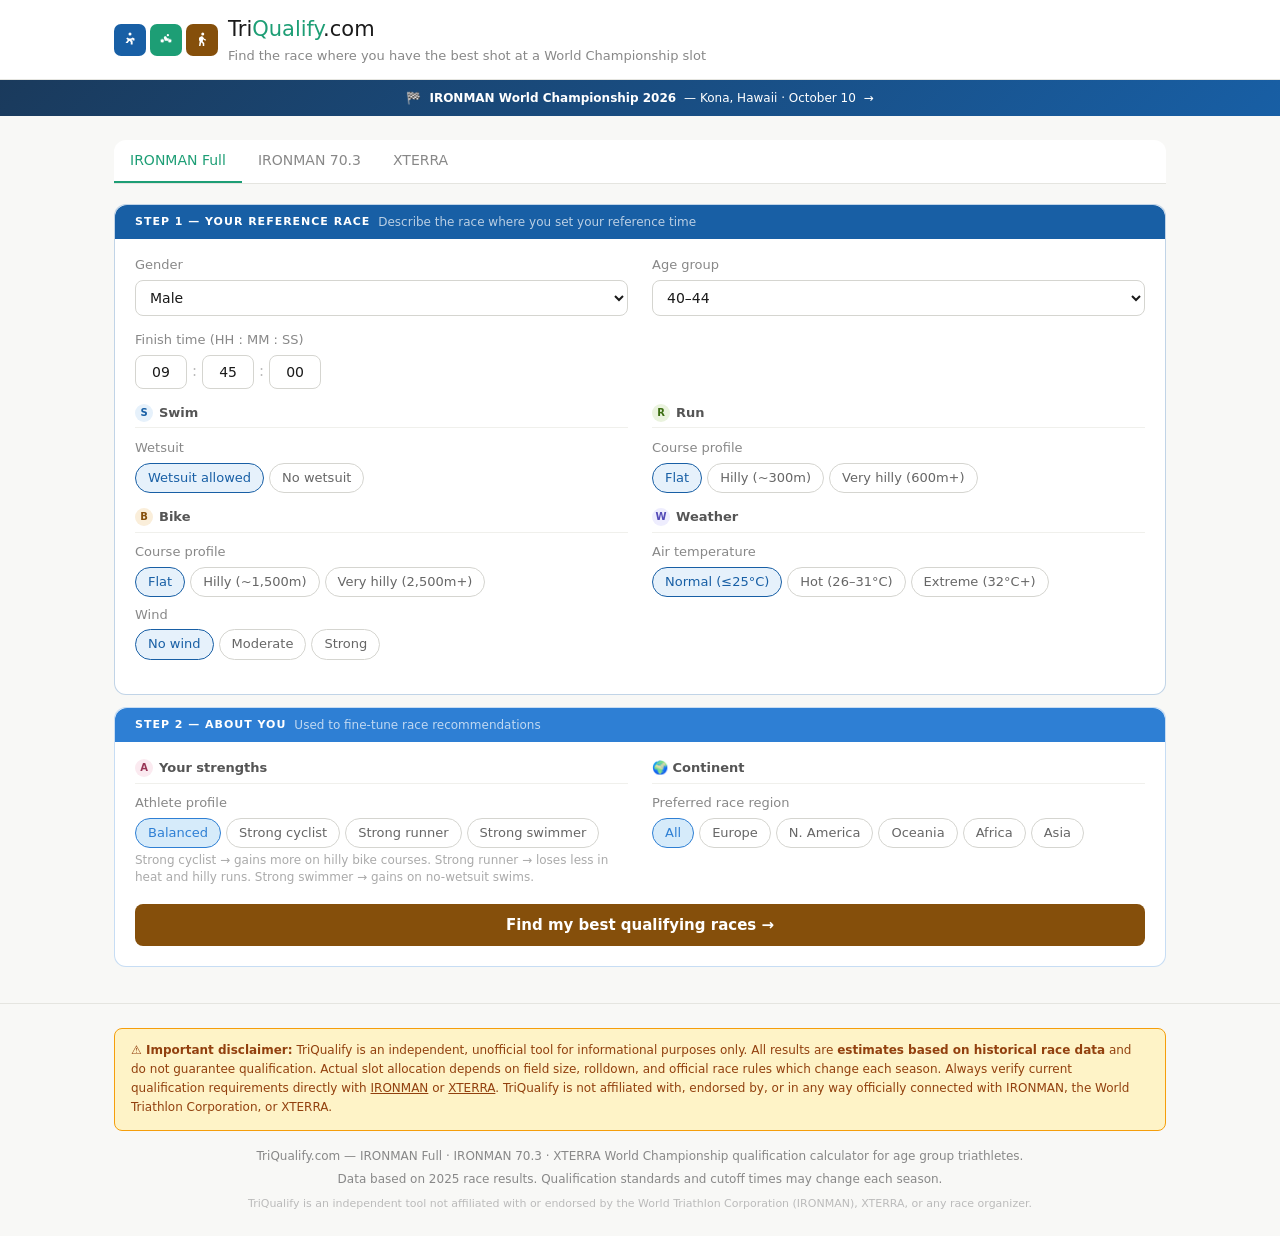
==== commit 4e2154e9: "Uprava grafiky plus SEO" ====
--- a/index.html
+++ b/index.html
@@ -3,8 +3,32 @@
 <head>
   <meta charset="UTF-8">
   <meta name="viewport" content="width=device-width, initial-scale=1.0">
-  <title>TriQualify — Kona Qualification Calculator</title>
-  <meta name="description" content="Find the race where you have the best chance of qualifying for the IRONMAN World Championship in Kona, Hawaii.">
+  <title>TriQualify — Triathlon World Championship Qualification Calculator</title>
+  <meta name="description" content="Find the triathlon race where you have the best chance of qualifying for the IRONMAN World Championship in Kona, IRONMAN 70.3 Worlds in Nice, or XTERRA Worlds in Ruidoso. Based on real 2025 race data from 150+ events worldwide.">
+  <meta name="robots" content="index, follow">
+  <link rel="canonical" href="https://www.triqualify.com/">
+
+  <!-- Open Graph -->
+  <meta property="og:title" content="TriQualify — Triathlon World Championship Qualification Calculator">
+  <meta property="og:description" content="Find the race where you have the best chance of qualifying for IRONMAN Kona, 70.3 Worlds, or XTERRA Worlds. Based on real race data from 150+ events.">
+  <meta property="og:url" content="https://www.triqualify.com/">
+  <meta property="og:type" content="website">
+  <meta property="og:site_name" content="TriQualify">
+
+  <!-- Structured Data -->
+  <script type="application/ld+json">
+  {
+    "@context": "https://schema.org",
+    "@type": "WebApplication",
+    "name": "TriQualify",
+    "url": "https://www.triqualify.com",
+    "description": "Triathlon world championship qualification calculator for IRONMAN, IRONMAN 70.3 and XTERRA. Estimates your qualification chances based on your finish time and historical race data.",
+    "applicationCategory": "SportsApplication",
+    "operatingSystem": "Any",
+    "offers": { "@type": "Offer", "price": "0", "priceCurrency": "USD" },
+    "keywords": "triathlon, IRONMAN, Kona, qualification, age group, XTERRA, 70.3"
+  }
+  </script>
 <style>
 :root{--brand:#1D9E75;--brand-dark:#0F6E56;--brand-light:#E1F5EE;--blue:#185FA5;--blue-light:#E6F1FB;--orange:#854F0B;--orange-dark:#6B3F08;--orange-light:#FAEEDA;--r:8px;--rl:12px}
 *{box-sizing:border-box;margin:0;padding:0}
@@ -137,7 +161,7 @@
         </div>
         <div>
           <div class="brand">Tri<span>Qualify</span>.com</div>
-          <div class="tagline">Find the race where you have the best shot at a Kona slot</div>
+          <div class="tagline">Find the race where you have the best shot at a World Championship slot</div>
         </div>
       </a>
     </div>
@@ -522,8 +546,14 @@
 
 <footer>
   <div class="wrap">
-    <p>TriQualify.com is an unofficial tool. All data are estimates based on historical results and are provided for informational purposes only.</p>
-    <p style="margin-top:5px">Kona Standard coefficients and cutoff times may change each season. Always verify current requirements at <a href="https://www.ironman.com" target="_blank" rel="noopener">ironman.com</a>.</p>
+    <div style="background:#FEF3C7;border:1px solid #F59E0B;border-radius:8px;padding:12px 16px;margin-bottom:1rem;text-align:left">
+      <p style="font-size:12px;color:#92400E;line-height:1.6">
+        <strong>⚠️ Important disclaimer:</strong> TriQualify is an independent, unofficial tool for informational purposes only. All results are <strong>estimates based on historical race data</strong> and do not guarantee qualification. Actual slot allocation depends on field size, rolldown, and official race rules which change each season. Always verify current qualification requirements directly with <a href="https://www.ironman.com" target="_blank" rel="noopener" style="color:#92400E">IRONMAN</a> or <a href="https://www.xterraplanet.com" target="_blank" rel="noopener" style="color:#92400E">XTERRA</a>. TriQualify is not affiliated with, endorsed by, or in any way officially connected with IRONMAN, the World Triathlon Corporation, or XTERRA.
+      </p>
+    </div>
+    <p>TriQualify.com — IRONMAN Full · IRONMAN 70.3 · XTERRA World Championship qualification calculator for age group triathletes.</p>
+    <p style="margin-top:5px">Data based on 2025 race results. Qualification standards and cutoff times may change each season.</p>
+    <p style="margin-top:8px;font-size:11px;color:#bbb">TriQualify is an independent tool not affiliated with or endorsed by the World Triathlon Corporation (IRONMAN), XTERRA, or any race organizer.</p>
   </div>
 </footer>
 
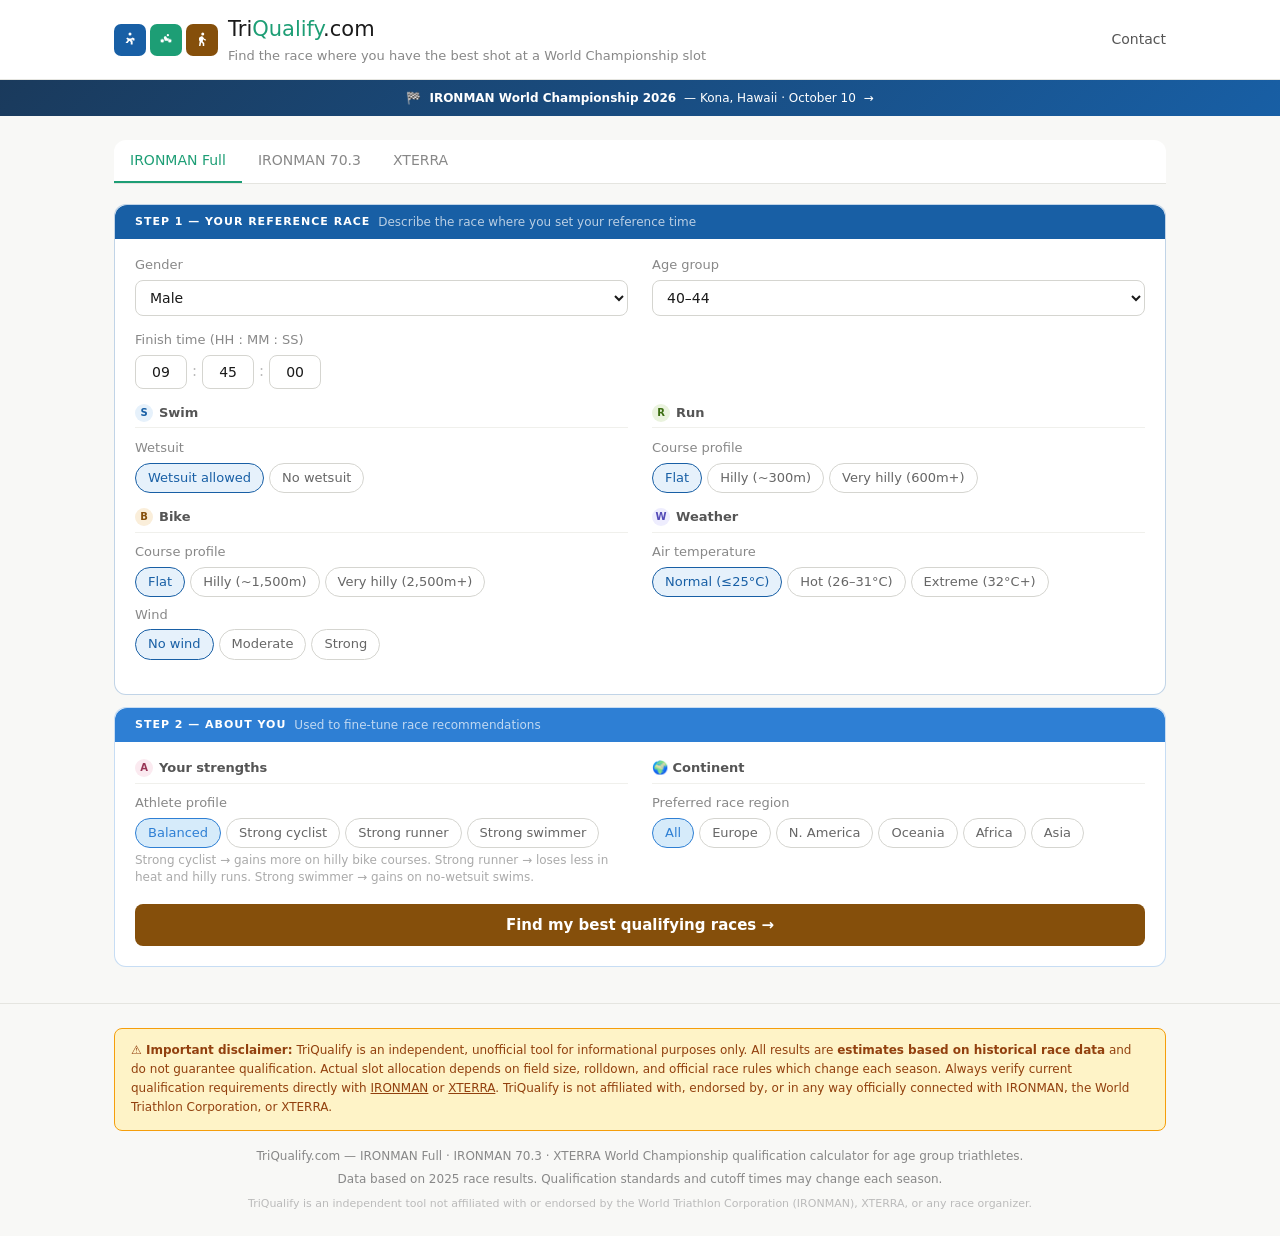
==== commit 7bfeceac: "Kontaktni stranka" ====
--- a/index.html
+++ b/index.html
@@ -164,6 +164,9 @@
           <div class="tagline">Find the race where you have the best shot at a World Championship slot</div>
         </div>
       </a>
+      <nav style="margin-left:auto;display:flex;gap:1.5rem">
+        <a href="/contact" style="font-size:14px;color:#555;text-decoration:none" onmouseover="this.style.color='#1D9E75'" onmouseout="this.style.color='#555'">Contact</a>
+      </nav>
     </div>
   </div>
 </header>
@@ -1140,6 +1143,20 @@
     men:{"18-19":{starters:1,winner_norm:9557,cutoff_norm:9557},"20-24":{starters:5,winner_norm:8529,cutoff_norm:15282},"25-29":{starters:15,winner_norm:8454,cutoff_norm:9288},"30-34":{starters:14,winner_norm:8376,cutoff_norm:9223},"35-39":{starters:20,winner_norm:8783,cutoff_norm:9586},"40-44":{starters:20,winner_norm:8491,cutoff_norm:8779},"45-49":{starters:17,winner_norm:9113,cutoff_norm:9487},"50-54":{starters:28,winner_norm:9067,cutoff_norm:9648},"55-59":{starters:8,winner_norm:9820,cutoff_norm:11119},"60-64":{starters:8,winner_norm:10829,cutoff_norm:12493},"65-69":{starters:4,winner_norm:10739,cutoff_norm:14277}},
     women:{"20-24":{starters:1,winner_norm:9936,cutoff_norm:9936},"25-29":{starters:3,winner_norm:10347,cutoff_norm:15018},"30-34":{starters:2,winner_norm:9600,cutoff_norm:11454},"35-39":{starters:6,winner_norm:10037,cutoff_norm:10781},"40-44":{starters:6,winner_norm:9886,cutoff_norm:12297},"45-49":{starters:6,winner_norm:10348,cutoff_norm:10919},"50-54":{starters:5,winner_norm:11519,cutoff_norm:12164},"55-59":{starters:4,winner_norm:10675,cutoff_norm:13298},"60-64":{starters:6,winner_norm:11560,cutoff_norm:12330}}
   },
+  {id:15,name:"XTERRA Ardennes",year:2025,country:"Belgium",continent:"europe",url:"https://www.xterraplanet.com/event/xterra-ardennes-trophy",slots:26,bike_km:70,run_km:16,swim_km:1.9,bike_elev:1000,run_elev:360,wetsuit:true,heat:"normal",men:{"18-19":{starters:1,winner_norm:9029,cutoff_norm:9029},"20-24":{starters:10,winner_norm:7839,cutoff_norm:8213},"25-29":{starters:6,winner_norm:7382,cutoff_norm:7420},"30-34":{starters:24,winner_norm:8318,cutoff_norm:8342},"35-39":{starters:17,winner_norm:7579,cutoff_norm:8342},"40-44":{starters:18,winner_norm:8103,cutoff_norm:9036},"45-49":{starters:10,winner_norm:7597,cutoff_norm:8158},"50-54":{starters:12,winner_norm:8476,cutoff_norm:8577},"55-59":{starters:6,winner_norm:9401,cutoff_norm:10382},"65-69":{starters:1,winner_norm:13533,cutoff_norm:13533}},women:{"25-29":{starters:3,winner_norm:8954,cutoff_norm:9623},"30-34":{starters:4,winner_norm:9147,cutoff_norm:9816},"35-39":{starters:5,winner_norm:9274,cutoff_norm:9387},"40-44":{starters:6,winner_norm:9623,cutoff_norm:9679},"45-49":{starters:1,winner_norm:11735,cutoff_norm:11735},"50-54":{starters:2,winner_norm:9780,cutoff_norm:10671},"55-59":{starters:1,winner_norm:11132,cutoff_norm:11132}}},
+  {id:16,name:"XTERRA Austria",year:2025,country:"Austria",continent:"europe",url:"https://www.xterraplanet.com/event/xterra-austria",slots:26,bike_km:34,run_km:11,bike_elev:1050,run_elev:350,wetsuit:true,heat:"hot",men:{"20-24":{starters:2,winner_norm:8696,cutoff_norm:11533},"25-29":{starters:5,winner_norm:9879,cutoff_norm:11087},"30-34":{starters:10,winner_norm:9927,cutoff_norm:9925},"35-39":{starters:25,winner_norm:8921,cutoff_norm:9131},"40-44":{starters:25,winner_norm:9555,cutoff_norm:9567},"45-49":{starters:22,winner_norm:8861,cutoff_norm:9923},"50-54":{starters:27,winner_norm:9748,cutoff_norm:10237},"55-59":{starters:14,winner_norm:9710,cutoff_norm:11063},"60-64":{starters:9,winner_norm:12502,cutoff_norm:12571},"65-69":{starters:4,winner_norm:11254,cutoff_norm:12738}},women:{"20-24":{starters:2,winner_norm:11352,cutoff_norm:13236},"25-29":{starters:4,winner_norm:10958,cutoff_norm:11093},"30-34":{starters:4,winner_norm:10085,cutoff_norm:10461},"35-39":{starters:2,winner_norm:12756,cutoff_norm:14308},"40-44":{starters:6,winner_norm:11792,cutoff_norm:12731},"45-49":{starters:11,winner_norm:10782,cutoff_norm:11043},"50-54":{starters:3,winner_norm:12080,cutoff_norm:12135},"55-59":{starters:1,winner_norm:14498,cutoff_norm:14498},"60-64":{starters:2,winner_norm:12868,cutoff_norm:15809},"65-69":{starters:1,winner_norm:16726,cutoff_norm:16726}}},
+  {id:17,name:"XTERRA Cabo",year:2025,country:"Mexico",continent:"namerica",url:"https://www.xterraplanet.com/event/xterra-cabo",slots:56,bike_km:34,run_km:11,bike_elev:708,run_elev:196,wetsuit:false,heat:"hot",men:{"20-24":{starters:3,winner_norm:12055,cutoff_norm:15995},"30-34":{starters:2,winner_norm:10088,cutoff_norm:11552},"35-39":{starters:4,winner_norm:10706,cutoff_norm:14981},"40-44":{starters:3,winner_norm:11069,cutoff_norm:16072},"45-49":{starters:4,winner_norm:9554,cutoff_norm:11148},"50-54":{starters:2,winner_norm:11501,cutoff_norm:13592},"55-59":{starters:5,winner_norm:9912,cutoff_norm:13625},"60-64":{starters:3,winner_norm:12258,cutoff_norm:13101},"65-69":{starters:1,winner_norm:11252,cutoff_norm:11252},"70-74":{starters:1,winner_norm:14014,cutoff_norm:14014}},women:{"25-29":{starters:2,winner_norm:11139,cutoff_norm:14520},"40-44":{starters:2,winner_norm:10800,cutoff_norm:11797},"45-49":{starters:1,winner_norm:10952,cutoff_norm:10952},"55-59":{starters:1,winner_norm:13275,cutoff_norm:13275},"60-64":{starters:1,winner_norm:11249,cutoff_norm:11249}}},
+  {id:18,name:"XTERRA Costa Rica",year:2025,country:"Costa Rica",continent:"namerica",url:"https://www.xterraplanet.com/event/xterra-costa-rica",slots:56,bike_km:26.2,run_km:10.4,bike_elev:509,run_elev:260,wetsuit:false,heat:"normal",men:{"20-24":{starters:2,winner_norm:12067,cutoff_norm:12781},"25-29":{starters:9,winner_norm:11128,cutoff_norm:11988},"30-34":{starters:17,winner_norm:10519,cutoff_norm:11282},"35-39":{starters:10,winner_norm:10884,cutoff_norm:15271},"40-44":{starters:19,winner_norm:12086,cutoff_norm:12495},"45-49":{starters:20,winner_norm:11119,cutoff_norm:13385},"50-54":{starters:4,winner_norm:13701,cutoff_norm:18405},"55-59":{starters:6,winner_norm:15286,cutoff_norm:19187},"60-64":{starters:3,winner_norm:15901,cutoff_norm:20229},"65-69":{starters:1,winner_norm:14889,cutoff_norm:14889}},women:{"25-29":{starters:1,winner_norm:18301,cutoff_norm:18301},"30-34":{starters:3,winner_norm:15082,cutoff_norm:19821},"35-39":{starters:1,winner_norm:18135,cutoff_norm:18135},"40-44":{starters:4,winner_norm:13700,cutoff_norm:16221},"45-49":{starters:1,winner_norm:14799,cutoff_norm:14799}}},
+  {id:19,name:"XTERRA Czech Republic",year:2025,country:"Czech Republic",continent:"europe",url:"https://www.xterraplanet.com/event/xterra-czech-republic",slots:56,bike_km:33,run_km:10.5,bike_elev:725,run_elev:330,wetsuit:true,heat:"hot",men:{"20-24":{starters:14,winner_norm:8327,cutoff_norm:8566},"25-29":{starters:17,winner_norm:8522,cutoff_norm:9169},"30-34":{starters:12,winner_norm:8985,cutoff_norm:10574},"35-39":{starters:17,winner_norm:8662,cutoff_norm:9346},"40-44":{starters:17,winner_norm:8528,cutoff_norm:9577},"45-49":{starters:34,winner_norm:8900,cutoff_norm:9242},"50-54":{starters:26,winner_norm:8684,cutoff_norm:10024},"55-59":{starters:11,winner_norm:9500,cutoff_norm:10406},"60-64":{starters:10,winner_norm:9597,cutoff_norm:10958},"65-69":{starters:5,winner_norm:11719,cutoff_norm:14535},"70-74":{starters:2,winner_norm:12421,cutoff_norm:16419}},women:{"20-24":{starters:2,winner_norm:9906,cutoff_norm:10525},"25-29":{starters:3,winner_norm:10315,cutoff_norm:11411},"30-34":{starters:3,winner_norm:9668,cutoff_norm:12949},"35-39":{starters:4,winner_norm:11091,cutoff_norm:12248},"40-44":{starters:4,winner_norm:10684,cutoff_norm:15002},"45-49":{starters:5,winner_norm:10264,cutoff_norm:13316},"50-54":{starters:4,winner_norm:10918,cutoff_norm:15871},"55-59":{starters:4,winner_norm:12510,cutoff_norm:13570},"60-64":{starters:4,winner_norm:13230,cutoff_norm:15611}}},
+  {id:20,name:"XTERRA France",year:2025,country:"France",continent:"europe",url:"https://www.xterraplanet.com/event/xterra-france",slots:56,bike_km:40,run_km:10,bike_elev:1200,run_elev:320,wetsuit:false,heat:"normal",men:{"18-19":{starters:2,winner_norm:9898,cutoff_norm:12301},"20-24":{starters:29,winner_norm:8831,cutoff_norm:9341},"25-29":{starters:37,winner_norm:9483,cutoff_norm:9992},"30-34":{starters:44,winner_norm:8998,cutoff_norm:9435},"35-39":{starters:64,winner_norm:9414,cutoff_norm:9776},"40-44":{starters:61,winner_norm:9372,cutoff_norm:9904},"45-49":{starters:64,winner_norm:9132,cutoff_norm:9748},"50-54":{starters:47,winner_norm:10605,cutoff_norm:10784},"55-59":{starters:23,winner_norm:10834,cutoff_norm:12073},"60-64":{starters:7,winner_norm:11747,cutoff_norm:15135},"65-69":{starters:5,winner_norm:11857,cutoff_norm:14678}},women:{"20-24":{starters:7,winner_norm:10743,cutoff_norm:12024},"25-29":{starters:8,winner_norm:11224,cutoff_norm:13168},"30-34":{starters:7,winner_norm:10956,cutoff_norm:12240},"35-39":{starters:7,winner_norm:11649,cutoff_norm:11791},"40-44":{starters:4,winner_norm:11608,cutoff_norm:12509},"45-49":{starters:3,winner_norm:11734,cutoff_norm:14956},"50-54":{starters:9,winner_norm:11703,cutoff_norm:13366},"55-59":{starters:2,winner_norm:13591,cutoff_norm:14270},"65-69":{starters:1,winner_norm:13480,cutoff_norm:13480}}},
+  {id:21,name:"XTERRA Lake Scanno",year:2025,country:"Italy",continent:"europe",url:"https://www.xterraplanet.com/event/xterra-lake-scanno",slots:26,bike_km:30,run_km:10,bike_elev:1000,run_elev:440,wetsuit:true,heat:"normal",men:{"20-24":{starters:5,winner_norm:9720,cutoff_norm:10434},"25-29":{starters:12,winner_norm:9779,cutoff_norm:10446},"30-34":{starters:12,winner_norm:10823,cutoff_norm:10985},"35-39":{starters:22,winner_norm:9840,cutoff_norm:9906},"40-44":{starters:28,winner_norm:10190,cutoff_norm:10506},"45-49":{starters:37,winner_norm:10373,cutoff_norm:10443},"50-54":{starters:29,winner_norm:10316,cutoff_norm:10387},"55-59":{starters:19,winner_norm:11157,cutoff_norm:11700},"60-64":{starters:6,winner_norm:10960,cutoff_norm:15259},"65-69":{starters:2,winner_norm:11970,cutoff_norm:12025},"70-74":{starters:1,winner_norm:14879,cutoff_norm:14879}},women:{"30-34":{starters:3,winner_norm:13089,cutoff_norm:13607},"45-49":{starters:1,winner_norm:13911,cutoff_norm:13911}}},
+  {id:22,name:"XTERRA O-See Challenge",year:2025,country:"Germany",continent:"europe",url:"https://www.xterraplanet.com/event/xterra-germany",slots:56,bike_km:37,run_km:10,bike_elev:1049,run_elev:192,wetsuit:false,heat:"normal",men:{"18-19":{starters:3,winner_norm:9904,cutoff_norm:12344},"20-24":{starters:7,winner_norm:8599,cutoff_norm:9268},"25-29":{starters:14,winner_norm:9269,cutoff_norm:9496},"30-34":{starters:20,winner_norm:8728,cutoff_norm:9184},"35-39":{starters:16,winner_norm:9103,cutoff_norm:9753},"40-44":{starters:29,winner_norm:8834,cutoff_norm:9546},"45-49":{starters:32,winner_norm:9208,cutoff_norm:9626},"50-54":{starters:18,winner_norm:9882,cutoff_norm:10318},"55-59":{starters:17,winner_norm:9616,cutoff_norm:10641},"60-64":{starters:13,winner_norm:10600,cutoff_norm:11364},"65-69":{starters:8,winner_norm:12497,cutoff_norm:13622},"70-74":{starters:2,winner_norm:12828,cutoff_norm:13930},"75-79":{starters:1,winner_norm:15655,cutoff_norm:15655}},women:{"20-24":{starters:5,winner_norm:10179,cutoff_norm:12659},"25-29":{starters:3,winner_norm:11066,cutoff_norm:11499},"30-34":{starters:2,winner_norm:10179,cutoff_norm:12345},"35-39":{starters:5,winner_norm:11024,cutoff_norm:11985},"40-44":{starters:6,winner_norm:10923,cutoff_norm:13553},"45-49":{starters:13,winner_norm:10829,cutoff_norm:11549},"50-54":{starters:6,winner_norm:11208,cutoff_norm:14198},"55-59":{starters:3,winner_norm:11036,cutoff_norm:13874},"60-64":{starters:1,winner_norm:12275,cutoff_norm:12275}}},
+  {id:23,name:"XTERRA Portland",year:2025,country:"USA",continent:"namerica",url:"https://www.xterraplanet.com/event/xterra-portland",slots:56,bike_km:28.1,run_km:7.2,swim_km:1.0,bike_elev:300,run_elev:93,wetsuit:false,heat:"normal",men:{"16-17":{starters:1,winner_norm:12362,cutoff_norm:12362},"20-24":{starters:3,winner_norm:8725,cutoff_norm:12540},"25-29":{starters:3,winner_norm:10063,cutoff_norm:16607},"30-34":{starters:6,winner_norm:10230,cutoff_norm:13802},"35-39":{starters:11,winner_norm:9183,cutoff_norm:10017},"40-44":{starters:12,winner_norm:8750,cutoff_norm:10999},"45-49":{starters:12,winner_norm:10275,cutoff_norm:11526},"50-54":{starters:4,winner_norm:10841,cutoff_norm:17902},"55-59":{starters:6,winner_norm:9649,cutoff_norm:13802},"60-64":{starters:4,winner_norm:10547,cutoff_norm:15393},"65-69":{starters:3,winner_norm:10749,cutoff_norm:15272}},women:{"20-24":{starters:1,winner_norm:15018,cutoff_norm:15018},"25-29":{starters:4,winner_norm:11913,cutoff_norm:14106},"30-34":{starters:3,winner_norm:11850,cutoff_norm:14505},"35-39":{starters:3,winner_norm:10377,cutoff_norm:14536},"45-49":{starters:2,winner_norm:10813,cutoff_norm:17863},"50-54":{starters:2,winner_norm:10319,cutoff_norm:13120},"55-59":{starters:3,winner_norm:10858,cutoff_norm:14425},"60-64":{starters:1,winner_norm:16358,cutoff_norm:16358}}},
+  {id:24,name:"XTERRA Quebec",year:2025,country:"Canada",continent:"namerica",url:"https://www.xterraplanet.com/event/xterra-quebec",slots:56,bike_km:31,run_km:11,bike_elev:486,run_elev:280,wetsuit:false,heat:"hot",men:{"18-19":{starters:2,winner_norm:9410,cutoff_norm:9891},"20-24":{starters:3,winner_norm:9513,cutoff_norm:11714},"25-29":{starters:4,winner_norm:10534,cutoff_norm:16574},"30-34":{starters:2,winner_norm:12303,cutoff_norm:14852},"35-39":{starters:7,winner_norm:11154,cutoff_norm:12857},"40-44":{starters:10,winner_norm:10365,cutoff_norm:11989},"45-49":{starters:7,winner_norm:10424,cutoff_norm:11706},"50-54":{starters:7,winner_norm:10950,cutoff_norm:12802},"55-59":{starters:5,winner_norm:12565,cutoff_norm:13086},"60-64":{starters:1,winner_norm:14843,cutoff_norm:14843},"65-69":{starters:1,winner_norm:15112,cutoff_norm:15112}},women:{"35-39":{starters:5,winner_norm:11022,cutoff_norm:14063},"40-44":{starters:3,winner_norm:12012,cutoff_norm:13269},"45-49":{starters:7,winner_norm:11921,cutoff_norm:14339}}},
+  {id:25,name:"XTERRA Santa Elena",year:2025,country:"Mexico",continent:"namerica",url:"https://www.xterraplanet.com/event/xterra-santa-elena",slots:26,bike_km:26,run_km:9,bike_elev:592,run_elev:214,wetsuit:true,heat:"normal",men:{"20-24":{starters:1,winner_norm:11624,cutoff_norm:11624},"25-29":{starters:4,winner_norm:13151,cutoff_norm:13175},"30-34":{starters:8,winner_norm:11320,cutoff_norm:13428},"35-39":{starters:6,winner_norm:11246,cutoff_norm:12729},"40-44":{starters:4,winner_norm:11214,cutoff_norm:11442},"45-49":{starters:4,winner_norm:11739,cutoff_norm:14798},"50-54":{starters:4,winner_norm:12149,cutoff_norm:15433},"55-59":{starters:1,winner_norm:13829,cutoff_norm:13829},"60-64":{starters:1,winner_norm:13900,cutoff_norm:13900}},women:{"30-34":{starters:1,winner_norm:16566,cutoff_norm:16566},"35-39":{starters:1,winner_norm:13279,cutoff_norm:13279},"60-64":{starters:1,winner_norm:19710,cutoff_norm:19710}}},
+  {id:26,name:"XTERRA Sleeping Giant",year:2025,country:"Canada",continent:"namerica",url:"https://www.xterraplanet.com/event/xterra-sleeping-giant",slots:56,bike_km:24,run_km:10,bike_elev:800,run_elev:250,wetsuit:false,heat:"normal",men:{"25-29":{starters:2,winner_norm:12287,cutoff_norm:13585},"30-34":{starters:1,winner_norm:14669,cutoff_norm:14669},"35-39":{starters:3,winner_norm:11706,cutoff_norm:15447},"40-44":{starters:2,winner_norm:13006,cutoff_norm:13915},"45-49":{starters:2,winner_norm:12481,cutoff_norm:12680},"50-54":{starters:1,winner_norm:17456,cutoff_norm:17456},"55-59":{starters:1,winner_norm:13364,cutoff_norm:13364}},women:{"20-24":{starters:3,winner_norm:13634,cutoff_norm:20457},"30-34":{starters:1,winner_norm:11247,cutoff_norm:11247},"40-44":{starters:3,winner_norm:11668,cutoff_norm:15507},"45-49":{starters:3,winner_norm:12291,cutoff_norm:15785},"50-54":{starters:1,winner_norm:11778,cutoff_norm:11778}}},
+  {id:27,name:"XTERRA South American Championship",year:2025,country:"Colombia",continent:"namerica",url:"https://www.xterraplanet.com/event/xterra-colombia",slots:56,bike_km:25,run_km:10,bike_elev:800,run_elev:200,wetsuit:true,heat:"normal",men:{"16-17":{starters:1,winner_norm:12076,cutoff_norm:12076},"18-19":{starters:2,winner_norm:11160,cutoff_norm:15871},"20-24":{starters:5,winner_norm:9836,cutoff_norm:14362},"25-29":{starters:10,winner_norm:9400,cutoff_norm:10497},"30-34":{starters:16,winner_norm:10007,cutoff_norm:12244},"35-39":{starters:23,winner_norm:10199,cutoff_norm:10466},"40-44":{starters:22,winner_norm:9713,cutoff_norm:10912},"45-49":{starters:21,winner_norm:10452,cutoff_norm:12794},"50-54":{starters:8,winner_norm:12911,cutoff_norm:14535},"55-59":{starters:7,winner_norm:11814,cutoff_norm:14467},"60-64":{starters:2,winner_norm:18070,cutoff_norm:20505}},women:{"20-24":{starters:1,winner_norm:18731,cutoff_norm:18731},"25-29":{starters:2,winner_norm:14991,cutoff_norm:17722},"30-34":{starters:2,winner_norm:15638,cutoff_norm:19379},"35-39":{starters:3,winner_norm:10728,cutoff_norm:15624},"40-44":{starters:1,winner_norm:16377,cutoff_norm:16377},"45-49":{starters:6,winner_norm:12521,cutoff_norm:15510},"55-59":{starters:1,winner_norm:13870,cutoff_norm:13870}}},
+  {id:28,name:"XTERRA Tahiti Triathlon",year:2025,country:"French Polynesia",continent:"oceania",url:"https://www.xterraplanet.com/event/xterra-tahiti",slots:56,bike_km:34,run_km:10,bike_elev:1000,run_elev:340,wetsuit:false,heat:"hot",men:{"18-19":{starters:1,winner_norm:14672,cutoff_norm:14672},"20-24":{starters:3,winner_norm:14201,cutoff_norm:16633},"25-29":{starters:8,winner_norm:11150,cutoff_norm:13936},"30-34":{starters:15,winner_norm:10256,cutoff_norm:12107},"35-39":{starters:25,winner_norm:9049,cutoff_norm:13575},"40-44":{starters:18,winner_norm:9119,cutoff_norm:11323},"45-49":{starters:19,winner_norm:10856,cutoff_norm:11976},"50-54":{starters:14,winner_norm:10313,cutoff_norm:12316},"55-59":{starters:7,winner_norm:13100,cutoff_norm:15817},"60-64":{starters:5,winner_norm:10697,cutoff_norm:18600}},women:{"25-29":{starters:2,winner_norm:16169,cutoff_norm:17832},"30-34":{starters:5,winner_norm:12866,cutoff_norm:14593},"35-39":{starters:8,winner_norm:12910,cutoff_norm:13986},"40-44":{starters:3,winner_norm:11841,cutoff_norm:15491},"45-49":{starters:3,winner_norm:13729,cutoff_norm:16800},"55-59":{starters:3,winner_norm:17058,cutoff_norm:18759}}},
 ];
 
 // ══ XTERRA STATE ══
@@ -1189,9 +1206,10 @@
   const ref_bike_elev = REF_BIKE_ELEV[stX.bike];
   const ref_run_elev  = REF_RUN_ELEV[stX.run];
 
-  // STEP 1: Normalize to flat 30km bike + flat 10km run (apply profile to ref conditions)
+  // STEP 1: Normalize to flat 30km bike + flat 10km run + 1.5km swim (apply profile to ref conditions)
   const bike_neutral = bike_ref / (1 + (ref_bike_elev/100)*0.020*px.b);
   const run_neutral  = run_ref  / (1 + (ref_run_elev/100) *0.015*px.r);
+  // swim_ref already estimated for standard 1.5km — no correction needed for reference
   let neutral = swim_ref + bike_neutral + run_neutral + t1t2_ref;
   if(stX.swim==='nowetsuit') neutral /= (1 + 0.006*px.s);
   if(stX.heat==='hot') neutral /= 1.025;
@@ -1221,18 +1239,28 @@
     const effectiveSlots = Math.min(baseSlots + bonusSlots, maxRolldown);
 
     // STEP 2: Project neutral time to this race (apply profile to target conditions)
+    const SWIM_PACE=105; // 1:45/100m in seconds
+    const swim_proj = r.swim_km ? Math.round(r.swim_km*10*SWIM_PACE) : swim_ref;
     const bike_proj=bike_neutral*(r.bike_km/30)*(1+(r.bike_elev/100)*0.020*px.b);
     const run_proj =run_neutral *(r.run_km/10) *(1+(r.run_elev/100) *0.015*px.r);
-    let proj=swim_ref+bike_proj+run_proj+t1t2_ref;
+    let proj=swim_proj+bike_proj+run_proj+t1t2_ref;
     if(!r.wetsuit) proj*=(1+0.006*px.s);
     if(r.heat==='hot') proj*=1.025;
     proj=Math.round(proj);
 
-    // Estimate rank: linear interpolation between winner and cutoff
+    // Rank based on data we actually have: winner_norm and cutoff_norm
+    // If faster than winner → rank 1
+    // If between winner and cutoff → somewhere in between (we don't know exactly)
+    // If slower than cutoff → outside slots
     let estRank;
-    if(neutral<=wn) estRank=1;
-    else if(neutral<=cn) estRank=Math.max(1,Math.round(1+(effectiveSlots-1)*(neutral-wn)/(cn-wn)));
-    else estRank=effectiveSlots+Math.ceil((neutral-cn)/120);
+    if(neutral <= wn) estRank = 1;
+    else if(neutral <= cn) {
+      // We know user is between rank 2 and effectiveSlots — show as range midpoint
+      estRank = Math.max(2, Math.round((2 + effectiveSlots) / 2));
+    } else {
+      estRank = effectiveSlots + Math.ceil((neutral - cn) / 120);
+    }
+    estRank = Math.min(estRank, starters + 1);
 
     const qualifies=estRank<=effectiveSlots;
     const diffMin=Math.round((neutral-cn)/60);
